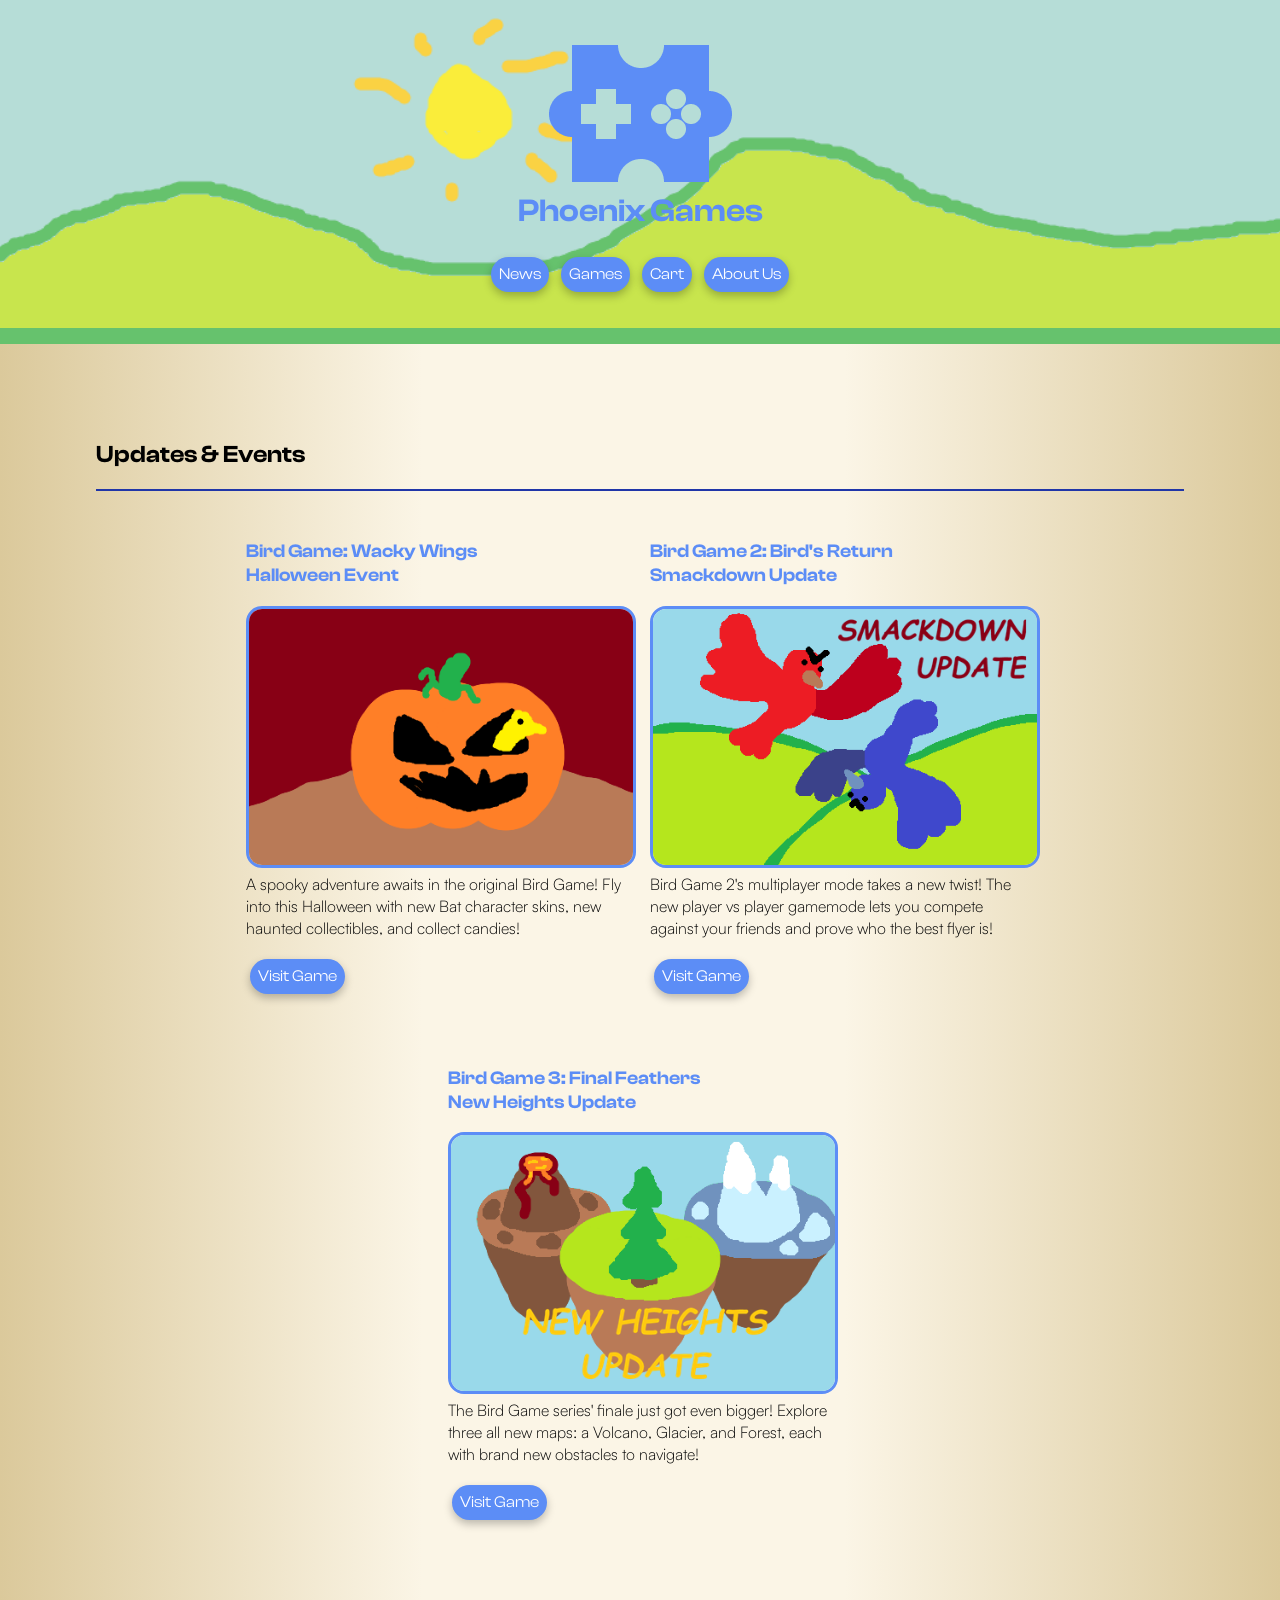
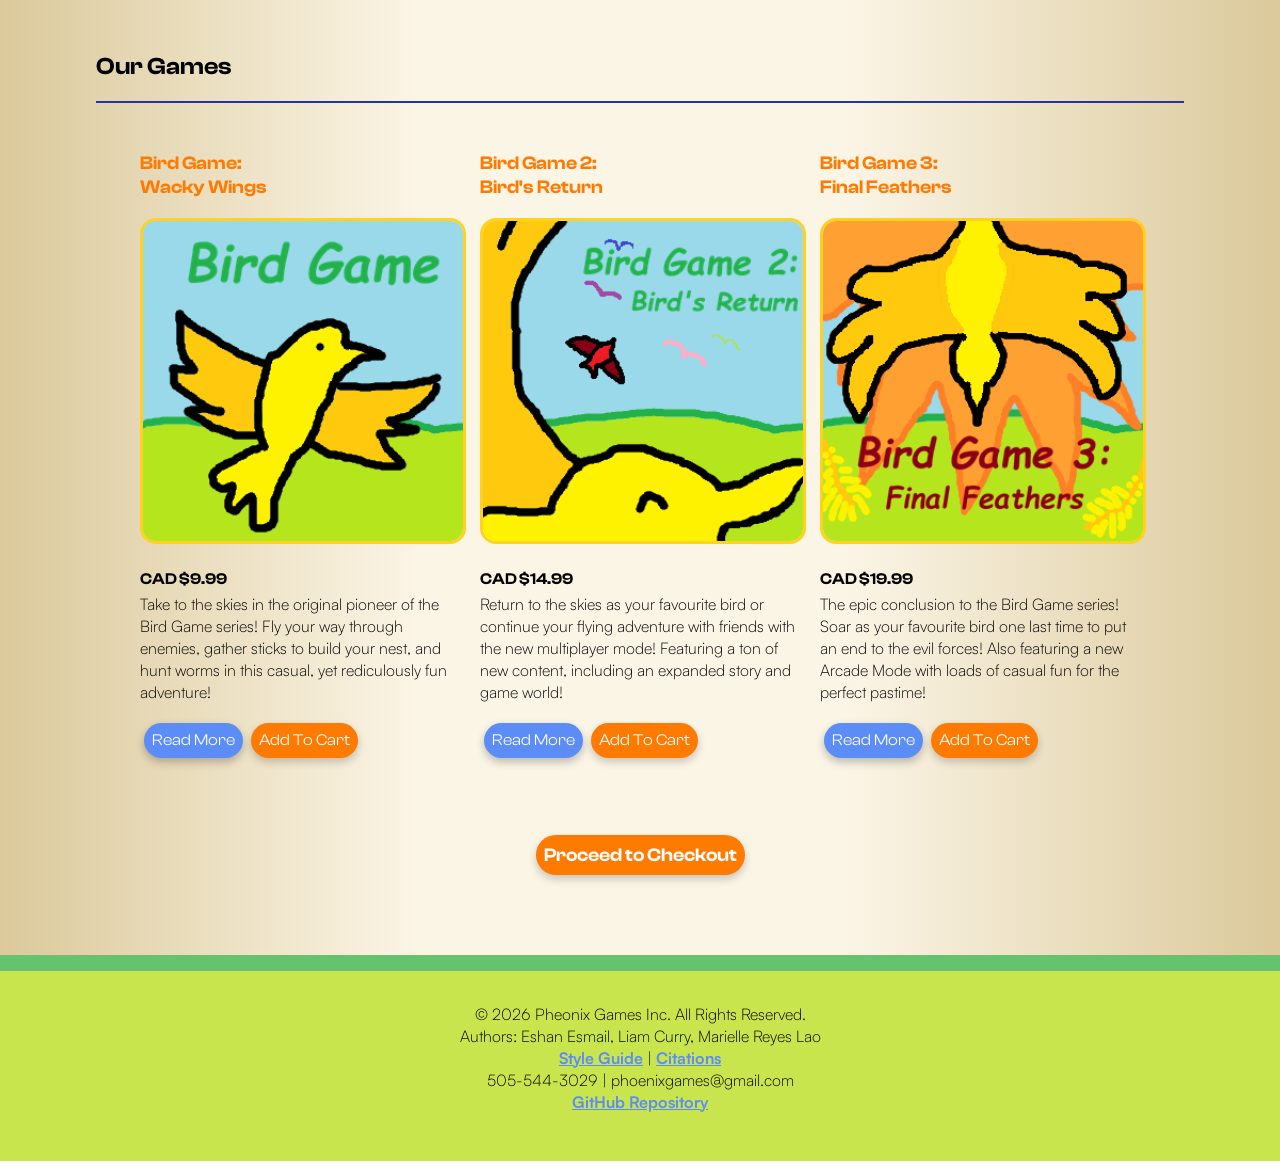
==== P1-Style_Guide_Template/P1-Style_Guide_Template/index.html @ c201d975 "Added Pages for Games 2 and 3 Added unique descriptions and details for each of the two games, added" ====
<!doctype html>
<html lang="en">

<head>
  <meta charset="utf-8" />
  <title>Pheonix Games</title>

  <link href="css/main.css" type="text/css" rel="stylesheet" />
  <link href="css/fonts.css" type="text/css" rel="stylesheet" />
</head>

<body>
  <!-- NAV -->
  <header id="header">
    <div class="main-nav">
      <div class="logo-items">
        <h1>
          <img class="logo-image" src="img/CompanyLogo.png" alt="Company Logo" /> <br />
          Phoenix Games
        </h1>
      </div>
      <nav class="nav-buttons">
        <a href="index.html#events" class="button-nav">News</a>
        <a href="index.html#product-list" class="button-nav">Games</a>
        <a href="checkout.html" class="button-nav">Cart</a>
        <a href="about.html" class="button-nav">About Us</a>
      </nav>
    </div>
  </header>

  <!-- Company Updates -->
  <h2 class="header-margin" id="events">Updates & Events</h2>
  <section class="element">
    <div class="product-list-flexbox">
      <div>
        <section class="event-list-item">
          <h3 class="event-name">
            Bird Game: Wacky Wings <br />
            Halloween Event
          </h3>
          <a class="event-image-link" href="birdgame1.html">
            <img class="event-image" src="img/HalloweenEvent.png" alt="Thumbnail for Bird Game's Halloween Event"
              width="100%" height="100%" />
          </a>
        </section>
        <p class="event-list-description">
          A spooky adventure awaits in the original Bird Game!
          Fly into this Halloween with new Bat character skins,
          new haunted collectibles, and collect candies!
        </p>
        <a class="button-nav" href="birdgame1.html">Visit Game</a>
      </div>

      <div>
        <section class="event-list-item">
          <h3 class="event-name">
            Bird Game 2: Bird's Return <br />
            Smackdown Update
          </h3>
          <a class="event-image-link" href="birdgame2.html">
            <img class="event-image" src="img/SmackdownUpdate.png" alt="Thumbnail for Bird Game 2's Smackdown Update"
              width="100%" height="100%" />
          </a>
        </section>
        <p class="event-list-description">
          Bird Game 2's multiplayer mode takes a new twist!
          The new player vs player gamemode lets you compete
          against your friends and prove who the best flyer is!
        </p>
        <a class="button-nav" href="birdgame2.html">Visit Game</a>
      </div>

      <div>
        <section class="event-list-item">
          <h3 class="event-name">
            Bird Game 3: Final Feathers <br />
            New Heights Update
          </h3>
          <a class="event-image-link" href="birdgame3.html">
            <img class="event-image" src="img/NewHeightsUpdate.png" alt="Thumbnail for Bird Game 3's New Heights Update"
              width="100%" height="100%" />
          </a>
        </section>
        <p class="event-list-description">
          The Bird Game series' finale just got even bigger!
          Explore three all new maps: a Volcano, Glacier, and Forest,
          each with brand new obstacles to navigate!
        </p>
        <a class="button-nav" href="birdgame3.html">Visit Game</a>
      </div>
    </div>
  </section>

  <!-- Product Listing -->
  <h2 class="header-margin" id="product-list">Our Games</h2>
  <section class="element">
    <div class="product-list-flexbox">
      <div>
        <section class="product-list-item">
          <h3 class="product-name">
            Bird Game: <br />
            Wacky Wings
          </h3>
          <a class="product-image-link" href="birdgame1.html">
            <img class="product-image" src="img/BirdGame1.png" alt="Video game cover image of Bird Game 1" width="100%"
              height="100%" />
          </a>
        </section>
        <h4>CAD $9.99</h4>
        <p class="product-list-description">
          Take to the skies in the original pioneer of the Bird Game series!
          Fly your way through enemies, gather sticks to build your nest, and
          hunt worms in this casual, yet rediculously fun adventure!
        </p>
        <a class="button-nav" href="birdgame1.html">Read More</a>
        <a class="button-input" href="checkout.html">Add To Cart</a>
      </div>

      <div>
        <section class="product-list-item">
          <h3 class="product-name">
            Bird Game 2: <br />
            Bird's Return
          </h3>
          <a class="product-image-link" href="birdgame2.html">
            <img class="product-image" src="img/BirdGame2.png" alt="Video game cover image of Bird Game 2" width="100%"
              height="100%" />
          </a>
        </section>
        <h4>CAD $14.99</h4>
        <p class="product-list-description">
          Return to the skies as your favourite bird or continue your flying
          adventure with friends with the new multiplayer mode! Featuring a
          ton of new content, including an expanded story and game world!
        </p>
        <a class="button-nav" href="birdgame2.html">Read More</a>
        <a class="button-input" href="checkout.html">Add To Cart</a>
      </div>

      <div>
        <section class="product-list-item">
          <h3 class="product-name">
            Bird Game 3: <br />
            Final Feathers
          </h3>
          <a class="product-image-link" href="birdgame3.html">
            <img class="product-image" src="img/BirdGame3.png" alt="Video game cover image of Bird Game 3" width="100%"
              height="100%" />
          </a>
        </section>
        <h4>CAD $19.99</h4>
        <p class="product-list-description">
          The epic conclusion to the Bird Game series! Soar as your favourite
          bird one last time to put an end to the evil forces! Also featuring
          a new Arcade Mode with loads of casual fun for the perfect pastime!
        </p>
        <a class="button-nav" href="birdgame3.html">Read More</a>
        <a class="button-input" href="checkout.html">Add To Cart</a>
      </div>
    </div>
  </section>

  <br />

  <h3 class="centered">
    <a class="button-input" href="checkout.html">Proceed to Checkout</a>
  </h3>

  <footer>
    <p class="footer-info">
      © 2026 Pheonix Games Inc. All Rights Reserved.<br />
      Authors: Eshan Esmail, Liam Curry, Marielle Reyes Lao<br />
      <a href="styleguide/styleguide.html">Style Guide</a> | <a
        href="styleguide/styleguide.html#citations">Citations</a><br />
      505-544-3029 | phoenixgames@gmail.com<br />
      <a href="https://github.com/Kretaceous/IAT-339_P01">GitHub Repository</a>
    </p>
  </footer>

</body>

</html>
---- P1-Style_Guide_Template/P1-Style_Guide_Template/css/main.css ----
/*
  STYLE GUIDE STYLING 
  Default styling for the style guide 
*/
body {
  background-color: #fbf5e6;
  font-family: "Satoshi";
  font-weight: normal;
  margin-left: 6rem;
  margin-right: 6rem;

  /* Prevent clipping for header and footer that are set to 100vw */
  overflow-x: clip;

  /* Gradient stretches across the entire scrollable page */
  background: linear-gradient(to right,
      #dbc99b 0%,
      #fbf5e6 33%,
      #fbf5e6 66%,
      #dbc99b 100%);
}

.element {
  padding-bottom: 2rem;
  border-top-width: 0.15rem;
  border-top-style: solid;
  border-top-color: #2036a8;
}

nav a {
  color: #5c8df6;
  transition-duration: 0.5s;
}

nav a:hover,
nav a:focus {
  color: #ff7a00;
  text-decoration: none;
}

code {
  background-color: #5c8df680;
  /* '80' at the end means 50% opacity */
  color: #2036a8;
  padding: 0.5rem;
  display: block;
}

/* 
  INTERACTIVE ELEMENTS -------------------
*/

/* Styling for the input buttons */
.button-input {
  display: inline-block;
  padding: 0.5rem;

  color: white;
  background-color: #ff7a00;

  text-decoration: none;
  font-family: "Clash Display";

  outline: none;
  border-radius: 25px;
  box-shadow: 0 4px 8px rgba(0, 0, 0, 0.2);
  /* horizontal offset | vertical offset | blur radius | color */

  transition-duration: 0.5s;
}

.button-input:hover,
.button-input:focus,
.submit-button:hover,
.submit-button:focus,
.reset-button:hover,
.reset-button:focus {
  color: white;
  background-color: #d25000;
  scale: 1.05;
}

.button-input:active,
.submit-button:active,
.reset-button:active,
.button-nav:active {
  filter: brightness(0.75);
}

/* Styling for the navigation buttons */
.button-nav {
  display: inline-block;
  padding: 0.5rem;
  margin: 0.25rem;

  color: white;
  background-color: #5c8df6;

  text-decoration: none;
  font-family: "Clash Display";

  outline: none;
  border-radius: 25px;
  box-shadow: 0 4px 8px rgba(0, 0, 0, 0.25);
  /* horizontal offset | vertical offset | blur radius | color */

  transition-duration: 0.5s;
}

.button-nav:hover,
.button-nav:focus {
  color: white;
  background-color: #2036a8;
  scale: 1.05;
}

/* Submit Button */
.submit-button {
  display: inline-block;
  padding: 0.5rem;

  color: white;
  background-color: #ff7a00;

  text-decoration: none;
  font-family: "Clash Display";

  border-radius: 25px;
  box-shadow: 0 4px 8px rgba(0, 0, 0, 0.2);
  /* horizontal offset | vertical offset | blur radius | color */

  transition-duration: 0.5s;

  border: none;
  outline: none;
}

/* Reset Button */
.reset-button {
  display: inline-block;
  padding: 0.5rem;

  color: white;
  background-color: #5c8df6;

  text-decoration: none;
  font-family: "Clash Display";

  border-radius: 25px;
  box-shadow: 0 4px 8px rgba(0, 0, 0, 0.2);
  /* horizontal offset | vertical offset | blur radius | color */

  transition-duration: 0.5s;

  border: none;
  outline: none;
}

/* Image Link */
.image-link {
  transition-duration: 0.5s;
  object-fit: cover;
  object-position: center;
}

.image-link:hover,
.image-link:focus,
.button-nav:hover,
.button-nav:focus {
  /* background-color: #FFD21F; */
  scale: 1.05;
}

.button-nav-alt:hover,
.button-nav-alt:focus {
  background-color: #2036a8;
  scale: 1.05;
  box-shadow: 0 4px 8px rgba(0, 0, 0, 0.25);
  transition-duration: 0.25s;
}

/* Form Stuff */
form {
  /* margin-top: 0.25rem; */
  padding: 0.5rem;
}

/* Radio Inputs: */

/* This forum was used for reference on chaning the appearance of radio buttons: 
https://stackoverflow.com/questions/4253920/how-do-i-change-the-color-of-radio-buttons */
input[type="radio"]:after {
  width: 15px;
  height: 15px;
  border-radius: 15px;
  top: -2px;
  left: -1px;
  position: relative;
  background-color: #5c8df6;
  content: "";
  display: inline-block;
  visibility: visible;
  border: 2px solid #2036a8;
  place-content: center;
  vertical-align: middle;
  transition-duration: 0.25s;
}

input[type="radio"]:checked:after {
  position: relative;
  background-color: #ffd21f;
  border: 2px solid #ff7a00;
}

input[type="radio"]:not(:disabled):hover {
  scale: 1.05;
  box-shadow: 0 4px 8px rgba(0, 0, 0, 0.25);
  transition-duration: 0.25s;
}

/* Text Inputs */
.form-input {
  font-family: "Satoshi";
  background-color: #5c8df6;
  border: 2px solid #2036a8;
  padding: 0.5rem;
  margin-top: 0.5rem;
  transition-duration: 0.5s;
  width: 20rem;
  border-radius: 0.5rem;
}

.form-input:active,
.form-input:hover,
.form-input:focus {
  outline: none;
  background-color: #ffd21f;
  border: 2px solid #ff7a00;
  color: black;
  box-shadow: inset 0 4px 8px rgba(0, 0, 0, 0.25);
}

/* To learn how to edit the style of placeholder text in an input text area, I referred to this online forum:
https://stackoverflow.com/questions/43793639/change-placeholder-text-color-of-textarea */
.form-input::placeholder {
  color: white;
}

/* To learn how to edit the style a textarea when inputted, I referred to this online documentation:
https://developer.mozilla.org/en-US/docs/Web/CSS/Reference/Selectors/:placeholder-shown */
.form-input:not(:placeholder-shown) {
  border: 2px solid #ff7a00;
  background-color: #ffd21f;
  color: black;
  transition-duration: 0.5s;
}

label {
  font-weight: bold;
  color: #5c8df6;
}

/* 
  TEXT ELEMENTS -------------------
*/

h1,
h2,
h3,
h4,
h5,
h6 {
  font-family: "Clash Display";
  font-weight: bold;
}

h1 {
  color: #5c8df6;
}

.header-margin {
  margin-top: 6rem;
}

.header-margin2 {
  margin-top: 3rem;
}

h4 {
  margin-bottom: 0.25rem;
}

p {
  font-family: "Satoshi";
  font-weight: lighter;
  margin-top: 0;
}

/* In-text links */
p a {
  color: #5c8df6;
  font-weight: bold;
  transition-duration: 0.5s;
}

p a:hover,
p a:focus {
  outline: none;
  color: #ff7a00;
  text-decoration: none;
}

/* 
  COMBINED ELEMENTS -------------------
*/

.main-nav {
  box-sizing: border-box;
  display: flex;
  flex-direction: column;
  align-items: center;
  text-align: center;
  padding: 2rem;
  background-image:
    url("../img/SkyBanner.png");
  background-repeat: no-repeat;
  background-size: cover;

  /* Pushes header to screen edge, while keeping page padding */
  width: 100vw;
  margin-left: -6rem;
  margin-top: -1rem;
  margin-bottom: 2rem;
  border-bottom: 1rem solid #66C26D;
}

/* Product list stuff */
.product-name {
  margin-top: 3rem;
  color: #ff7a00;
}

.product-image {
  border-radius: 1em;
  border: 0.2em solid #ffd21f;
  object-fit: fill;
}

.product-list-flexbox {
  justify-content: center;
  display: flex;
  gap: 20px;
  flex-wrap: wrap;
}

.product-list-description {
  max-width: 20rem;
}

.product-list-item {
  text-decoration: none;
  transition-duration: 0.5s;
  max-width: 20rem;
}

.product-image-link:focus,
.product-image-link:hover {
  outline: none;
}

.product-image-link:focus img,
.product-image-link:hover img {
  border: 0.2em solid #5c8df6;
}

.product-list-item:hover,
.product-list-item:focus {
  scale: 1.05;
}

/* Event List stuff */
.event-name {
  margin-top: 3rem;
  color: #5c8df6;
}

.event-image {
  border-radius: 1em;
  border: 0.2em solid #5c8df6;
  object-fit: fill;
}

.event-list-description {
  max-width: 24rem;
}

.event-list-item {
  text-decoration: none;
  transition-duration: 0.5s;
  max-width: 24rem;
}

.event-image-link:focus,
.event-image-link:hover {
  outline: none;
}

.event-image-link:focus img,
.event-image-link:hover img {
  border: 0.2em solid #ffd21f;
}

.flex-container {
  display: flex;
  gap: 20px;
  flex-wrap: wrap;
}

.flex-grid {
  display: grid;
  flex-direction: row;
  grid-template-columns: 1fr 1fr;
  align-items: start;
  justify-content: center;
  gap: 20px;
}

.flex-column {
  display: flex;
  flex-direction: column;
  gap: 20px;
  flex-wrap: wrap;
  justify-content: center;
}



.event-list-item:hover,
.event-list-item:focus {
  scale: 1.05;
}

.half-screen-element {
  padding-bottom: 2rem;
  border-top-width: 0.15rem;
  width: 40%;
}

.checkout-table {
  border: 3px solid #ff7a00;
  border-collapse: separate;
  border-spacing: 0;
  background-color: white;
  border-radius: 25px;
  overflow: hidden;
  box-shadow: 0 4px 8px rgba(0, 0, 0, 0.2);
  font-family: "Satoshi";
  margin-bottom: 1.5rem;
}

.game-cell {
  text-align: center;
}

.game-name {
  display: block;
  font-family: "Clash Display";
  color: #ff7a00;
  font-weight: bold;
}

.checkout-table th {
  background-color: #5c8df6;
  color: white;
  font-family: "Clash Display";
  padding: 1rem;
  text-align: center;
  font-size: 1.1rem;
}

.checkout-table td {
  position: relative;
  padding: 1rem;
  margin: 0 auto;
}

.checkout-table img {
  display: block;
  width: 8em;
  margin: 0.5rem auto 0;
  border-radius: 1em;
  border: 0.2em solid #ffd21f;
}

.total-row th {
  background-color: #ffd21f;
  color: #2036a8;
}

.logo-items img {
  width: 20vw;
  max-width: 183px;
  height: auto;
}

footer {
  text-align: center;
  background-color: #C8E54D;
  border-top: 1rem solid #66C26D;
  padding-top: 2rem;
  padding-bottom: 2rem;
  margin-top: 5rem;

  /* Pushes footer to screen edge, while keeping page padding */
  width: 100vw;
  margin-left: -6rem;
  margin-bottom: -4rem;
}

/* NEW CSS things for Detail Product Page */
.game-info dt {
  font-family: "Clash Display";
  font-weight: bold;
}

.game-info dd {
  margin: 0 0 1rem;
}

.game-cta {
  border-top: 0.15rem solid #2036a8;
}

.game-info-column {
  width: 100%;
  max-width: 50rem;
  margin: 0 auto;
}

.game-description-row {
  max-width: 30rem;
  grid-template-columns: 1fr 1fr;
}

.game-review-row {
  grid-template-columns: 1fr 1fr 1fr;
  text-align: center;
}

.game-review-input {
  width: 100%;
  height: 100%;
  padding-bottom: 10rem;
}

.game-buttons {
  margin-top: 2rem;
  margin-bottom: 2rem;
  /*padding-top: 1.5rem;*/
  height: 100%;
  max-height: 20rem;
}

.stack-container {
  display: flex;
  flex-direction: column;
  text-align: center;
  align-items: center;
  padding-top: 1rem;
}

.centered {
  display: flex;
  justify-content: center;
  align-items: center;
  text-align: center;
}

.centered dd dt {
  font-weight: bold;
  margin-left: 0;
}

/* Meet the Team - 3 column grid */
.team-grid {
  display: grid;
  grid-template-columns: repeat(3, 1fr);
  gap: 2rem;
  width: 100%;
  max-width: 50rem;
  margin-top: 1rem;
}

.team-card {
  display: flex;
  flex-direction: column;
  align-items: center;
  text-align: center;
  transition-duration: 0.5s;
}

.team-card:hover {
  scale: 1.05;
}

.team-avatar {
  width: 10rem;
  height: 10rem;
  object-fit: cover;
  border-radius: 50%;
  border: 0.2em solid #5c8df6;
  box-shadow: 0 4px 8px rgba(0, 0, 0, 0.2);
  margin-bottom: 0.5rem;
  transition-duration: 0.5s;
}

.team-card:hover .team-avatar {
  border-color: #ffd21f;
}

@media (max-width: 700px) {
  .half-screen-element {
    width: 100%;
  }

  .team-grid {
    grid-template-columns: 1fr;
  }
}
---- P1-Style_Guide_Template/P1-Style_Guide_Template/css/fonts.css ----
/* Clash Display */
@font-face {
    font-family: 'Clash Display';
    font-weight: 400;
    font-style: normal;
    src: url('../fonts/Clash Display/ClashDisplay-Regular.otf');
}

@font-face {
    font-family: 'Clash Display';
    font-weight: 500;
    font-style: normal;
    src: url('../fonts/Clash Display/ClashDisplay-Medium.otf');
}

@font-face {
    font-family: 'Clash Display';
    font-weight: 300;
    font-style: normal;
    src: url('../fonts/Clash Display/ClashDisplay-Light.otf');
}

@font-face {
    font-family: 'Clash Display';
    font-weight: 200;
    font-style: normal;
    src: url('../fonts/Clash Display/ClashDisplay-Extralight.otf');
}

@font-face {
    font-family: 'Clash Display';
    font-weight: 900;
    font-style: normal;
    src: url('../fonts/Clash Display/ClashDisplay-Bold.otf');
}

@font-face {
    font-family: 'Clash Display';
    font-weight: 700;
    font-style: normal;
    src: url('../fonts/Clash Display/ClashDisplay-Semibold.otf');
}


/* Satoshi */

@font-face {
    font-family: 'Satoshi';
    font-weight: 300;
    font-style: normal;
    src: url('../fonts/Satoshi/Satoshi-Light.otf');
}

@font-face {
    font-family: 'Satoshi';
    font-weight: 400;
    font-style: normal;
    src: url('../fonts/Satoshi/Satoshi-Regular.otf');
}

@font-face {
    font-family: 'Satoshi';
    font-weight: 400;
    font-style: italic;
    src: url('../fonts/Satoshi/Satoshi-Italic.otf');
}

@font-face {
    font-family: 'Satoshi';
    font-weight: 500;
    font-style: normal;
    src: url('../fonts/Satoshi/Satoshi-Medium.otf');
}

@font-face {
    font-family: 'Satoshi';
    font-weight: 500;
    font-style: italic;
    src: url('../fonts/Satoshi/Satoshi-MediumItalic.otf');
}

@font-face {
    font-family: 'Satoshi';
    font-weight: 700;
    font-style: normal;
    src: url('../fonts/Satoshi/Satoshi-Bold.otf');
}

@font-face {
    font-family: 'Satoshi';
    font-weight: 700;
    font-style: italic;
    src: url('../fonts/Satoshi/Satoshi-BoldItalic.otf');
}

@font-face {
    font-family: 'Satoshi';
    font-weight: 900;
    font-style: normal;
    src: url('../fonts/Satoshi/Satoshi-Black.otf');
}

@font-face {
    font-family: 'Satoshi';
    font-weight: 900;
    font-style: italic;
    src: url('../fonts/Satoshi/Satoshi-BlackItalic.otf');
}
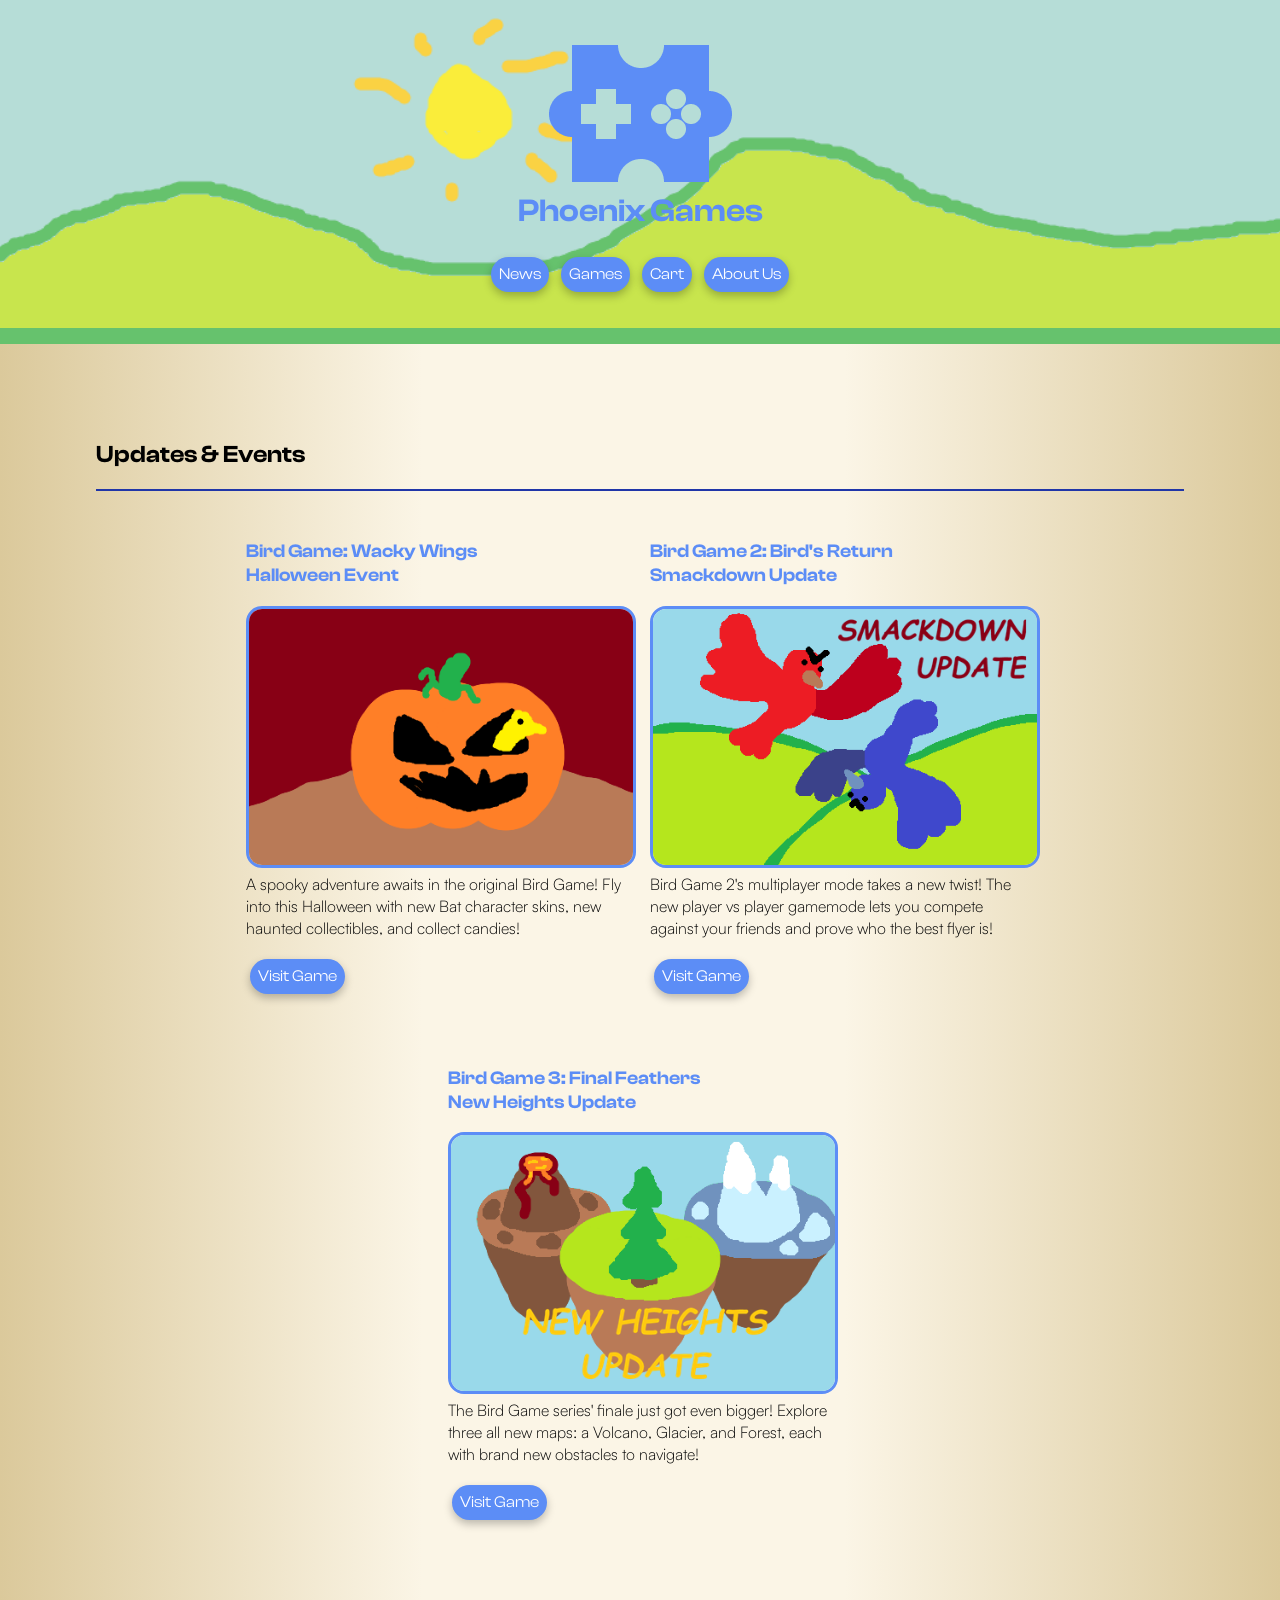
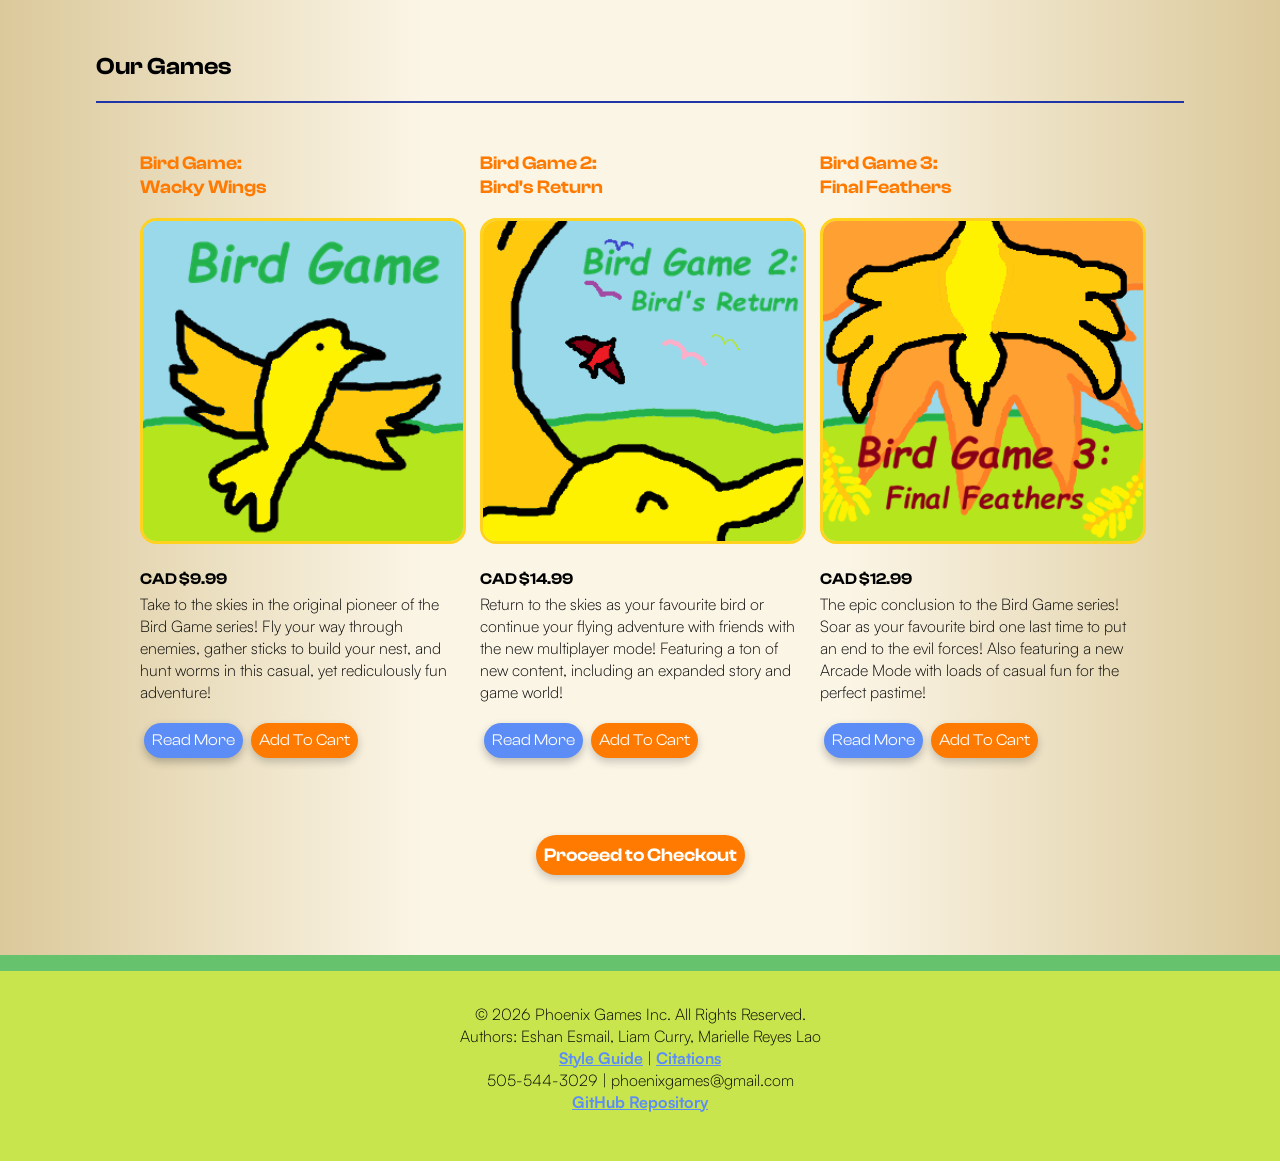
==== commit 74c39708: "CHECKOUT PAGE STYLING & StyleGuide semi updated im just pushing it now so i remember" ====
--- a/P1-Style_Guide_Template/P1-Style_Guide_Template/index.html
+++ b/P1-Style_Guide_Template/P1-Style_Guide_Template/index.html
@@ -1,182 +1,216 @@
 <!doctype html>
 <html lang="en">
-
-<head>
-  <meta charset="utf-8" />
-  <title>Pheonix Games</title>
-
-  <link href="css/main.css" type="text/css" rel="stylesheet" />
-  <link href="css/fonts.css" type="text/css" rel="stylesheet" />
-</head>
-
-<body>
-  <!-- NAV -->
-  <header id="header">
-    <div class="main-nav">
-      <div class="logo-items">
-        <h1>
-          <img class="logo-image" src="img/CompanyLogo.png" alt="Company Logo" /> <br />
-          Phoenix Games
-        </h1>
+  <head>
+    <meta charset="utf-8" />
+    <title>Phoenix Games</title>
+
+    <link href="css/main.css" type="text/css" rel="stylesheet" />
+    <link href="css/fonts.css" type="text/css" rel="stylesheet" />
+  </head>
+
+  <body>
+    <!-- NAV -->
+    <header id="header">
+      <div class="main-nav">
+        <div class="logo-items">
+          <h1>
+            <img
+              class="logo-image"
+              src="img/CompanyLogo.png"
+              alt="Company Logo"
+            />
+            <br />
+            Phoenix Games
+          </h1>
+        </div>
+        <nav class="nav-buttons">
+          <a href="index.html#events" class="button-nav">News</a>
+          <a href="index.html#product-list" class="button-nav">Games</a>
+          <a href="checkout.html" class="button-nav">Cart</a>
+          <a href="about.html" class="button-nav">About Us</a>
+        </nav>
       </div>
-      <nav class="nav-buttons">
-        <a href="index.html#events" class="button-nav">News</a>
-        <a href="index.html#product-list" class="button-nav">Games</a>
-        <a href="checkout.html" class="button-nav">Cart</a>
-        <a href="about.html" class="button-nav">About Us</a>
-      </nav>
-    </div>
-  </header>
-
-  <!-- Company Updates -->
-  <h2 class="header-margin" id="events">Updates & Events</h2>
-  <section class="element">
-    <div class="product-list-flexbox">
-      <div>
-        <section class="event-list-item">
-          <h3 class="event-name">
-            Bird Game: Wacky Wings <br />
-            Halloween Event
-          </h3>
-          <a class="event-image-link" href="birdgame1.html">
-            <img class="event-image" src="img/HalloweenEvent.png" alt="Thumbnail for Bird Game's Halloween Event"
-              width="100%" height="100%" />
-          </a>
-        </section>
-        <p class="event-list-description">
-          A spooky adventure awaits in the original Bird Game!
-          Fly into this Halloween with new Bat character skins,
-          new haunted collectibles, and collect candies!
-        </p>
-        <a class="button-nav" href="birdgame1.html">Visit Game</a>
+    </header>
+
+    <!-- Company Updates -->
+    <h2 class="header-margin" id="events">Updates & Events</h2>
+    <section class="element">
+      <div class="product-list-flexbox">
+        <div>
+          <section class="event-list-item">
+            <h3 class="event-name">
+              Bird Game: Wacky Wings <br />
+              Halloween Event
+            </h3>
+            <a class="event-image-link" href="birdgame1.html">
+              <img
+                class="event-image"
+                src="img/HalloweenEvent.png"
+                alt="Thumbnail for Bird Game's Halloween Event"
+                width="100%"
+                height="100%"
+              />
+            </a>
+          </section>
+          <p class="event-list-description">
+            A spooky adventure awaits in the original Bird Game! Fly into this
+            Halloween with new Bat character skins, new haunted collectibles,
+            and collect candies!
+          </p>
+          <a class="button-nav" href="birdgame1.html">Visit Game</a>
+        </div>
+
+        <div>
+          <section class="event-list-item">
+            <h3 class="event-name">
+              Bird Game 2: Bird's Return <br />
+              Smackdown Update
+            </h3>
+            <a class="event-image-link" href="birdgame1.html">
+              <img
+                class="event-image"
+                src="img/SmackdownUpdate.png"
+                alt="Thumbnail for Bird Game 2's Smackdown Update"
+                width="100%"
+                height="100%"
+              />
+            </a>
+          </section>
+          <p class="event-list-description">
+            Bird Game 2's multiplayer mode takes a new twist! The new player vs
+            player gamemode lets you compete against your friends and prove who
+            the best flyer is!
+          </p>
+          <a class="button-nav" href="birdgame1.html">Visit Game</a>
+        </div>
+
+        <div>
+          <section class="event-list-item">
+            <h3 class="event-name">
+              Bird Game 3: Final Feathers <br />
+              New Heights Update
+            </h3>
+            <a class="event-image-link" href="birdgame1.html">
+              <img
+                class="event-image"
+                src="img/NewHeightsUpdate.png"
+                alt="Thumbnail for Bird Game 3's New Heights Update"
+                width="100%"
+                height="100%"
+              />
+            </a>
+          </section>
+          <p class="event-list-description">
+            The Bird Game series' finale just got even bigger! Explore three all
+            new maps: a Volcano, Glacier, and Forest, each with brand new
+            obstacles to navigate!
+          </p>
+          <a class="button-nav" href="birdgame1.html">Visit Game</a>
+        </div>
       </div>
-
-      <div>
-        <section class="event-list-item">
-          <h3 class="event-name">
-            Bird Game 2: Bird's Return <br />
-            Smackdown Update
-          </h3>
-          <a class="event-image-link" href="birdgame2.html">
-            <img class="event-image" src="img/SmackdownUpdate.png" alt="Thumbnail for Bird Game 2's Smackdown Update"
-              width="100%" height="100%" />
-          </a>
-        </section>
-        <p class="event-list-description">
-          Bird Game 2's multiplayer mode takes a new twist!
-          The new player vs player gamemode lets you compete
-          against your friends and prove who the best flyer is!
-        </p>
-        <a class="button-nav" href="birdgame2.html">Visit Game</a>
+    </section>
+
+    <!-- Product Listing -->
+    <h2 class="header-margin" id="product-list">Our Games</h2>
+    <section class="element">
+      <div class="product-list-flexbox">
+        <div>
+          <section class="product-list-item">
+            <h3 class="product-name">
+              Bird Game: <br />
+              Wacky Wings
+            </h3>
+            <a class="product-image-link" href="birdgame1.html">
+              <img
+                class="product-image"
+                src="img/BirdGame1.png"
+                alt="Video game cover image of Bird Game 1"
+                width="100%"
+                height="100%"
+              />
+            </a>
+          </section>
+          <h4>CAD $9.99</h4>
+          <p class="product-list-description">
+            Take to the skies in the original pioneer of the Bird Game series!
+            Fly your way through enemies, gather sticks to build your nest, and
+            hunt worms in this casual, yet rediculously fun adventure!
+          </p>
+          <a class="button-nav" href="birdgame1.html">Read More</a>
+          <a class="button-input" href="checkout.html">Add To Cart</a>
+        </div>
+
+        <div>
+          <section class="product-list-item">
+            <h3 class="product-name">
+              Bird Game 2: <br />
+              Bird's Return
+            </h3>
+            <a class="product-image-link" href="birdgame1.html">
+              <img
+                class="product-image"
+                src="img/BirdGame2.png"
+                alt="Video game cover image of Bird Game 2"
+                width="100%"
+                height="100%"
+              />
+            </a>
+          </section>
+          <h4>CAD $14.99</h4>
+          <p class="product-list-description">
+            Return to the skies as your favourite bird or continue your flying
+            adventure with friends with the new multiplayer mode! Featuring a
+            ton of new content, including an expanded story and game world!
+          </p>
+          <a class="button-nav" href="birdgame1.html">Read More</a>
+          <a class="button-input" href="checkout.html">Add To Cart</a>
+        </div>
+
+        <div>
+          <section class="product-list-item">
+            <h3 class="product-name">
+              Bird Game 3: <br />
+              Final Feathers
+            </h3>
+            <a class="product-image-link" href="birdgame1.html">
+              <img
+                class="product-image"
+                src="img/BirdGame3.png"
+                alt="Video game cover image of Bird Game 3"
+                width="100%"
+                height="100%"
+              />
+            </a>
+          </section>
+          <h4>CAD $12.99</h4>
+          <p class="product-list-description">
+            The epic conclusion to the Bird Game series! Soar as your favourite
+            bird one last time to put an end to the evil forces! Also featuring
+            a new Arcade Mode with loads of casual fun for the perfect pastime!
+          </p>
+          <a class="button-nav" href="birdgame1.html">Read More</a>
+          <a class="button-input" href="checkout.html">Add To Cart</a>
+        </div>
       </div>
-
-      <div>
-        <section class="event-list-item">
-          <h3 class="event-name">
-            Bird Game 3: Final Feathers <br />
-            New Heights Update
-          </h3>
-          <a class="event-image-link" href="birdgame3.html">
-            <img class="event-image" src="img/NewHeightsUpdate.png" alt="Thumbnail for Bird Game 3's New Heights Update"
-              width="100%" height="100%" />
-          </a>
-        </section>
-        <p class="event-list-description">
-          The Bird Game series' finale just got even bigger!
-          Explore three all new maps: a Volcano, Glacier, and Forest,
-          each with brand new obstacles to navigate!
-        </p>
-        <a class="button-nav" href="birdgame3.html">Visit Game</a>
-      </div>
-    </div>
-  </section>
-
-  <!-- Product Listing -->
-  <h2 class="header-margin" id="product-list">Our Games</h2>
-  <section class="element">
-    <div class="product-list-flexbox">
-      <div>
-        <section class="product-list-item">
-          <h3 class="product-name">
-            Bird Game: <br />
-            Wacky Wings
-          </h3>
-          <a class="product-image-link" href="birdgame1.html">
-            <img class="product-image" src="img/BirdGame1.png" alt="Video game cover image of Bird Game 1" width="100%"
-              height="100%" />
-          </a>
-        </section>
-        <h4>CAD $9.99</h4>
-        <p class="product-list-description">
-          Take to the skies in the original pioneer of the Bird Game series!
-          Fly your way through enemies, gather sticks to build your nest, and
-          hunt worms in this casual, yet rediculously fun adventure!
-        </p>
-        <a class="button-nav" href="birdgame1.html">Read More</a>
-        <a class="button-input" href="checkout.html">Add To Cart</a>
-      </div>
-
-      <div>
-        <section class="product-list-item">
-          <h3 class="product-name">
-            Bird Game 2: <br />
-            Bird's Return
-          </h3>
-          <a class="product-image-link" href="birdgame2.html">
-            <img class="product-image" src="img/BirdGame2.png" alt="Video game cover image of Bird Game 2" width="100%"
-              height="100%" />
-          </a>
-        </section>
-        <h4>CAD $14.99</h4>
-        <p class="product-list-description">
-          Return to the skies as your favourite bird or continue your flying
-          adventure with friends with the new multiplayer mode! Featuring a
-          ton of new content, including an expanded story and game world!
-        </p>
-        <a class="button-nav" href="birdgame2.html">Read More</a>
-        <a class="button-input" href="checkout.html">Add To Cart</a>
-      </div>
-
-      <div>
-        <section class="product-list-item">
-          <h3 class="product-name">
-            Bird Game 3: <br />
-            Final Feathers
-          </h3>
-          <a class="product-image-link" href="birdgame3.html">
-            <img class="product-image" src="img/BirdGame3.png" alt="Video game cover image of Bird Game 3" width="100%"
-              height="100%" />
-          </a>
-        </section>
-        <h4>CAD $19.99</h4>
-        <p class="product-list-description">
-          The epic conclusion to the Bird Game series! Soar as your favourite
-          bird one last time to put an end to the evil forces! Also featuring
-          a new Arcade Mode with loads of casual fun for the perfect pastime!
-        </p>
-        <a class="button-nav" href="birdgame3.html">Read More</a>
-        <a class="button-input" href="checkout.html">Add To Cart</a>
-      </div>
-    </div>
-  </section>
-
-  <br />
-
-  <h3 class="centered">
-    <a class="button-input" href="checkout.html">Proceed to Checkout</a>
-  </h3>
-
-  <footer>
-    <p class="footer-info">
-      © 2026 Pheonix Games Inc. All Rights Reserved.<br />
-      Authors: Eshan Esmail, Liam Curry, Marielle Reyes Lao<br />
-      <a href="styleguide/styleguide.html">Style Guide</a> | <a
-        href="styleguide/styleguide.html#citations">Citations</a><br />
-      505-544-3029 | phoenixgames@gmail.com<br />
-      <a href="https://github.com/Kretaceous/IAT-339_P01">GitHub Repository</a>
-    </p>
-  </footer>
-
-</body>
-
-</html>+    </section>
+
+    <br />
+
+    <h3 class="centered">
+      <a class="button-input" href="checkout.html">Proceed to Checkout</a>
+    </h3>
+
+    <footer>
+      <p class="footer-info">
+        © 2026 Phoenix Games Inc. All Rights Reserved.<br />
+        Authors: Eshan Esmail, Liam Curry, Marielle Reyes Lao<br />
+        <a href="styleguide/styleguide.html">Style Guide</a> |
+        <a href="styleguide/styleguide.html#citations">Citations</a><br />
+        505-544-3029 | phoenixgames@gmail.com<br />
+        <a href="https://github.com/Kretaceous/IAT-339_P01"
+          >GitHub Repository</a
+        >
+      </p>
+    </footer>
+  </body>
+</html>
--- a/P1-Style_Guide_Template/P1-Style_Guide_Template/css/main.css
+++ b/P1-Style_Guide_Template/P1-Style_Guide_Template/css/main.css
@@ -13,11 +13,13 @@
   overflow-x: clip;
 
   /* Gradient stretches across the entire scrollable page */
-  background: linear-gradient(to right,
-      #dbc99b 0%,
-      #fbf5e6 33%,
-      #fbf5e6 66%,
-      #dbc99b 100%);
+  background: linear-gradient(
+    to right,
+    #dbc99b 0%,
+    #fbf5e6 33%,
+    #fbf5e6 66%,
+    #dbc99b 100%
+  );
 }
 
 .element {
@@ -321,8 +323,7 @@
   align-items: center;
   text-align: center;
   padding: 2rem;
-  background-image:
-    url("../img/SkyBanner.png");
+  background-image: url("../img/SkyBanner.png");
   background-repeat: no-repeat;
   background-size: cover;
 
@@ -331,7 +332,7 @@
   margin-left: -6rem;
   margin-top: -1rem;
   margin-bottom: 2rem;
-  border-bottom: 1rem solid #66C26D;
+  border-bottom: 1rem solid #66c26d;
 }
 
 /* Product list stuff */
@@ -432,8 +433,6 @@
   flex-wrap: wrap;
   justify-content: center;
 }
-
-
 
 .event-list-item:hover,
 .event-list-item:focus {
@@ -505,8 +504,8 @@
 
 footer {
   text-align: center;
-  background-color: #C8E54D;
-  border-top: 1rem solid #66C26D;
+  background-color: #c8e54d;
+  border-top: 1rem solid #66c26d;
   padding-top: 2rem;
   padding-bottom: 2rem;
   margin-top: 5rem;
@@ -626,4 +625,139 @@
   .team-grid {
     grid-template-columns: 1fr;
   }
-}+}
+
+.checkout-layout {
+  display: grid;
+  grid-template-columns: minmax(0, 1fr) minmax(0, 30rem);
+  gap: 3rem;
+  max-width: 1200px;
+  margin: 0 auto;
+  align-items: start;
+}
+
+.checkout-layout .element {
+  border-top: none;
+}
+
+.checkout-layout .payment-form {
+  background-color: white;
+  border: 2px solid #2036a8;
+  border-radius: 25px;
+  padding: 1rem 1.5rem 1.5rem;
+  box-shadow: 0 8px 8px rgba(0, 0, 0, 0.1);
+}
+
+.checkout-layout .payment-form form {
+  padding: 0.5rem 0;
+}
+
+.checkout-layout .payment-form label {
+  color: #2036a8;
+}
+
+.checkout-layout .form-input {
+  width: 100%;
+  box-sizing: border-box;
+  padding: 0.7rem 0.9rem;
+  font-size: 1rem;
+  background-color: #fbf5e6;
+}
+
+.checkout-layout .form-input::placeholder {
+  color: #7a7a7a;
+}
+
+.checkout-layout .form-input:hover,
+.checkout-layout .form-input:focus,
+.checkout-layout .form-input:not(:placeholder-shown) {
+  background-color: #ffd21f;
+  border: 2px solid #ff7a00;
+}
+
+.checkout-layout .payment-form .button-input {
+  display: block;
+  text-align: center;
+  padding: 1rem;
+  font-size: 1.25rem;
+}
+
+.checkout-layout .checkout-table {
+  width: 100%;
+  border: 2px solid #2036a8;
+}
+
+/* "Game" and "Total" labels on the left */
+.checkout-layout .checkout-table th:first-child {
+  text-align: left;
+}
+
+/* Prices, quantity and totals on the right so the decimals line up */
+.checkout-layout .checkout-table th:not(:first-child),
+.checkout-layout .checkout-table td:not(.game-cell) {
+  text-align: right;
+  font-variant-numeric: tabular-nums;
+  white-space: nowrap;
+}
+
+/* Thin line between game rows */
+.checkout-layout .checkout-table td {
+  border-bottom: 1px solid #efe6cf;
+}
+
+/* Thumbnail on the left, game name beside it */
+.checkout-layout .game-cell {
+  display: flex;
+  flex-direction: row-reverse;
+  justify-content: flex-end;
+  align-items: center;
+  gap: 1rem;
+  text-align: left;
+}
+
+.checkout-layout .checkout-table img {
+  width: 64px;
+  margin: 0;
+  flex-shrink: 0;
+}
+
+.checkout-layout .game-name {
+  color: #2036a8;
+}
+
+/* Bigger total */
+.checkout-layout .total-row th {
+  font-size: 1.25rem;
+}
+
+@media (max-width: 1100px) {
+  .checkout-layout {
+    grid-template-columns: minmax(0, 1fr);
+    max-width: 600px;
+    gap: 1rem;
+  }
+}
+
+@media (max-width: 650px) {
+  .checkout-layout {
+    margin-left: -5rem;
+    margin-right: -5rem;
+  }
+
+  .checkout-layout .checkout-table th,
+  .checkout-layout .checkout-table td {
+    padding: 0.6rem;
+  }
+
+  .checkout-layout .checkout-table th:not(:first-child) {
+    white-space: normal;
+  }
+
+  .checkout-layout .checkout-table img {
+    width: 48px;
+  }
+}
+
+pre {
+  white-space: pre-wrap;
+}
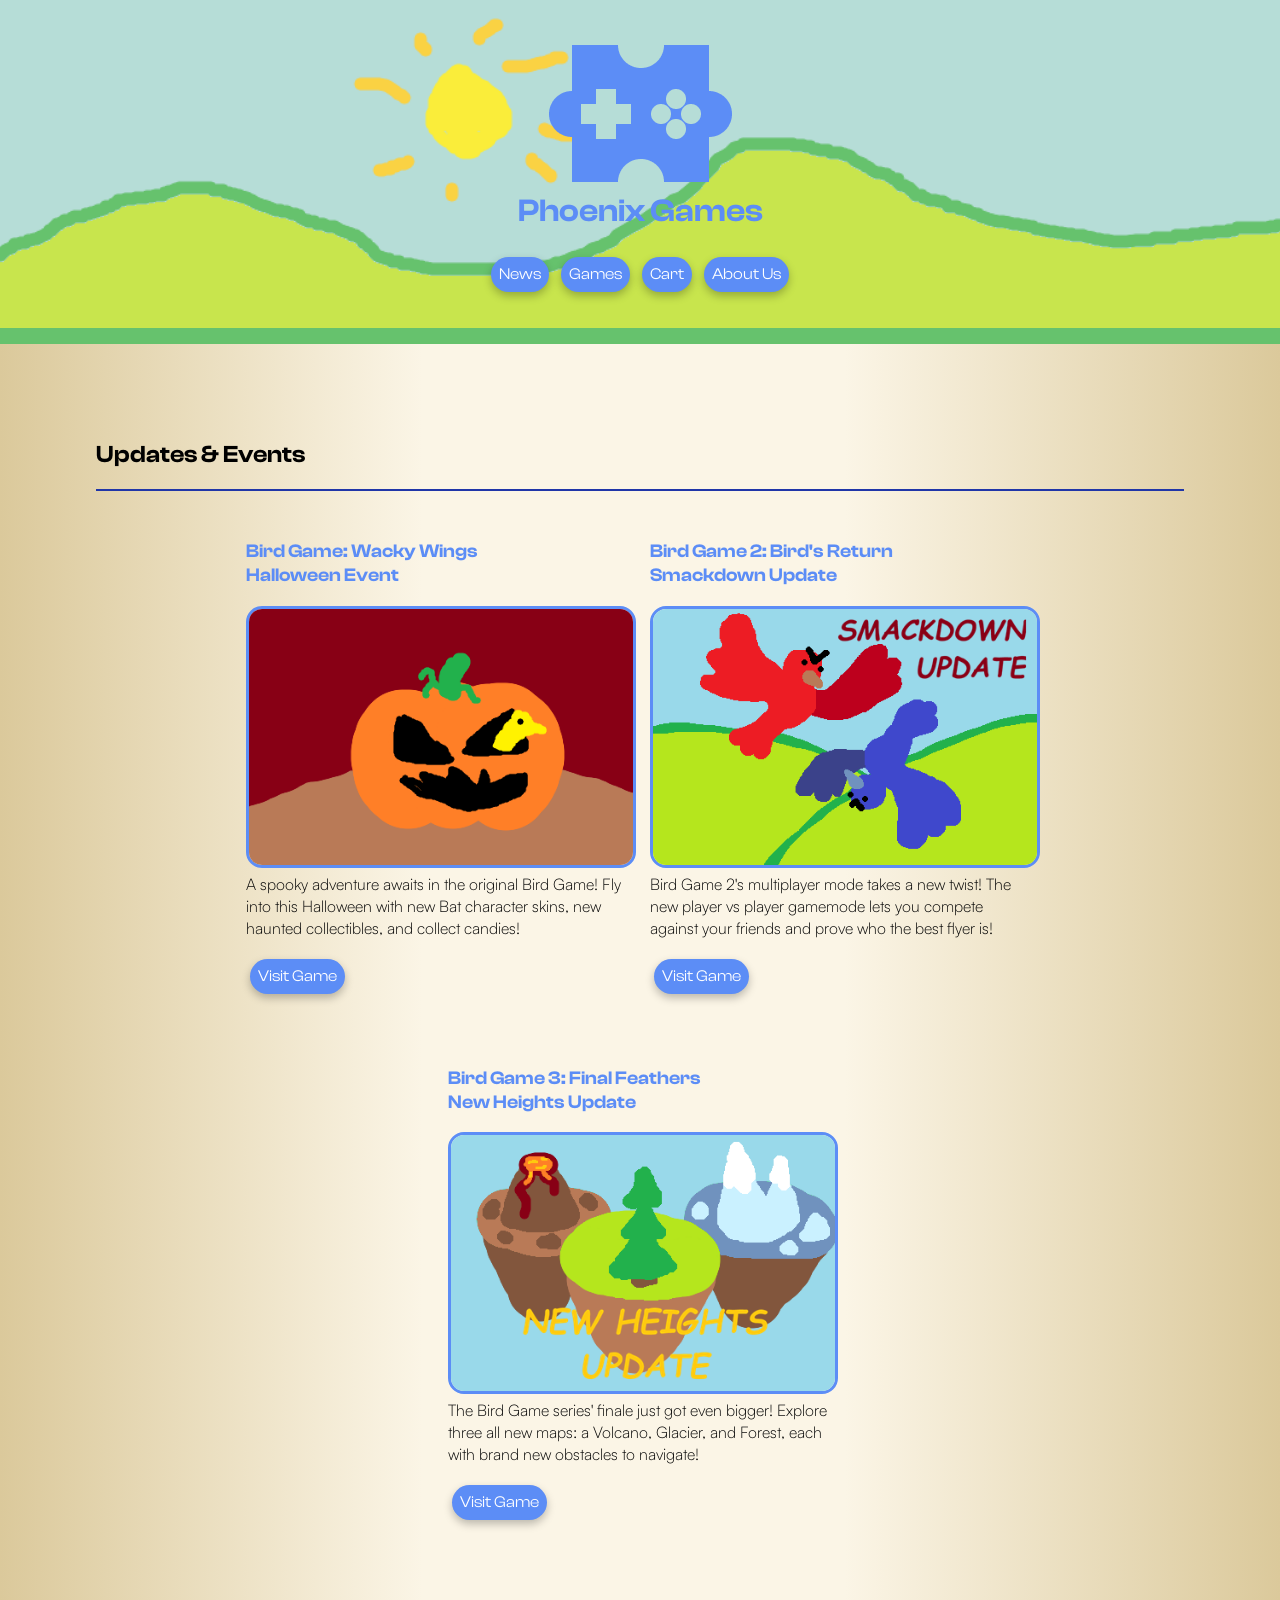
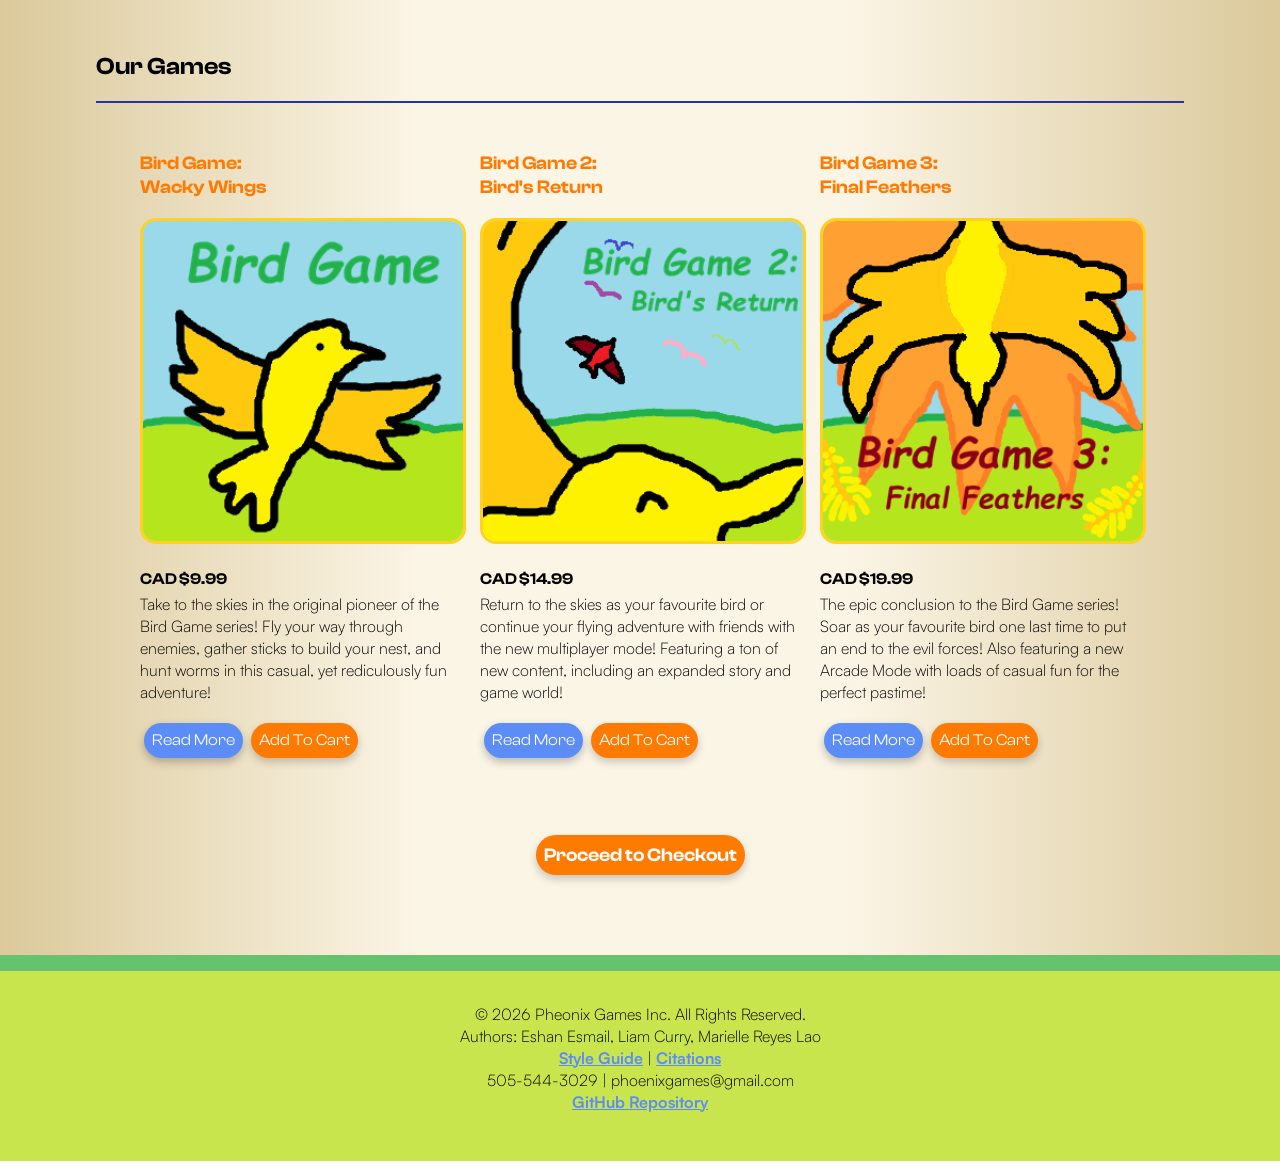
==== commit 71dc4d51: "Merge branch 'NewGamePages_Eshan'" ====
--- a/P1-Style_Guide_Template/P1-Style_Guide_Template/index.html
+++ b/P1-Style_Guide_Template/P1-Style_Guide_Template/index.html
@@ -1,216 +1,182 @@
 <!doctype html>
 <html lang="en">
-  <head>
-    <meta charset="utf-8" />
-    <title>Phoenix Games</title>
 
-    <link href="css/main.css" type="text/css" rel="stylesheet" />
-    <link href="css/fonts.css" type="text/css" rel="stylesheet" />
-  </head>
+<head>
+  <meta charset="utf-8" />
+  <title>Pheonix Games</title>
 
-  <body>
-    <!-- NAV -->
-    <header id="header">
-      <div class="main-nav">
-        <div class="logo-items">
-          <h1>
-            <img
-              class="logo-image"
-              src="img/CompanyLogo.png"
-              alt="Company Logo"
-            />
-            <br />
-            Phoenix Games
-          </h1>
-        </div>
-        <nav class="nav-buttons">
-          <a href="index.html#events" class="button-nav">News</a>
-          <a href="index.html#product-list" class="button-nav">Games</a>
-          <a href="checkout.html" class="button-nav">Cart</a>
-          <a href="about.html" class="button-nav">About Us</a>
-        </nav>
+  <link href="css/main.css" type="text/css" rel="stylesheet" />
+  <link href="css/fonts.css" type="text/css" rel="stylesheet" />
+</head>
+
+<body>
+  <!-- NAV -->
+  <header id="header">
+    <div class="main-nav">
+      <div class="logo-items">
+        <h1>
+          <img class="logo-image" src="img/CompanyLogo.png" alt="Company Logo" /> <br />
+          Phoenix Games
+        </h1>
       </div>
-    </header>
+      <nav class="nav-buttons">
+        <a href="index.html#events" class="button-nav">News</a>
+        <a href="index.html#product-list" class="button-nav">Games</a>
+        <a href="checkout.html" class="button-nav">Cart</a>
+        <a href="about.html" class="button-nav">About Us</a>
+      </nav>
+    </div>
+  </header>
 
-    <!-- Company Updates -->
-    <h2 class="header-margin" id="events">Updates & Events</h2>
-    <section class="element">
-      <div class="product-list-flexbox">
-        <div>
-          <section class="event-list-item">
-            <h3 class="event-name">
-              Bird Game: Wacky Wings <br />
-              Halloween Event
-            </h3>
-            <a class="event-image-link" href="birdgame1.html">
-              <img
-                class="event-image"
-                src="img/HalloweenEvent.png"
-                alt="Thumbnail for Bird Game's Halloween Event"
-                width="100%"
-                height="100%"
-              />
-            </a>
-          </section>
-          <p class="event-list-description">
-            A spooky adventure awaits in the original Bird Game! Fly into this
-            Halloween with new Bat character skins, new haunted collectibles,
-            and collect candies!
-          </p>
-          <a class="button-nav" href="birdgame1.html">Visit Game</a>
-        </div>
+  <!-- Company Updates -->
+  <h2 class="header-margin" id="events">Updates & Events</h2>
+  <section class="element">
+    <div class="product-list-flexbox">
+      <div>
+        <section class="event-list-item">
+          <h3 class="event-name">
+            Bird Game: Wacky Wings <br />
+            Halloween Event
+          </h3>
+          <a class="event-image-link" href="birdgame1.html">
+            <img class="event-image" src="img/HalloweenEvent.png" alt="Thumbnail for Bird Game's Halloween Event"
+              width="100%" height="100%" />
+          </a>
+        </section>
+        <p class="event-list-description">
+          A spooky adventure awaits in the original Bird Game!
+          Fly into this Halloween with new Bat character skins,
+          new haunted collectibles, and collect candies!
+        </p>
+        <a class="button-nav" href="birdgame1.html">Visit Game</a>
+      </div>
 
-        <div>
-          <section class="event-list-item">
-            <h3 class="event-name">
-              Bird Game 2: Bird's Return <br />
-              Smackdown Update
-            </h3>
-            <a class="event-image-link" href="birdgame1.html">
-              <img
-                class="event-image"
-                src="img/SmackdownUpdate.png"
-                alt="Thumbnail for Bird Game 2's Smackdown Update"
-                width="100%"
-                height="100%"
-              />
-            </a>
-          </section>
-          <p class="event-list-description">
-            Bird Game 2's multiplayer mode takes a new twist! The new player vs
-            player gamemode lets you compete against your friends and prove who
-            the best flyer is!
-          </p>
-          <a class="button-nav" href="birdgame1.html">Visit Game</a>
-        </div>
+      <div>
+        <section class="event-list-item">
+          <h3 class="event-name">
+            Bird Game 2: Bird's Return <br />
+            Smackdown Update
+          </h3>
+          <a class="event-image-link" href="birdgame2.html">
+            <img class="event-image" src="img/SmackdownUpdate.png" alt="Thumbnail for Bird Game 2's Smackdown Update"
+              width="100%" height="100%" />
+          </a>
+        </section>
+        <p class="event-list-description">
+          Bird Game 2's multiplayer mode takes a new twist!
+          The new player vs player gamemode lets you compete
+          against your friends and prove who the best flyer is!
+        </p>
+        <a class="button-nav" href="birdgame2.html">Visit Game</a>
+      </div>
 
-        <div>
-          <section class="event-list-item">
-            <h3 class="event-name">
-              Bird Game 3: Final Feathers <br />
-              New Heights Update
-            </h3>
-            <a class="event-image-link" href="birdgame1.html">
-              <img
-                class="event-image"
-                src="img/NewHeightsUpdate.png"
-                alt="Thumbnail for Bird Game 3's New Heights Update"
-                width="100%"
-                height="100%"
-              />
-            </a>
-          </section>
-          <p class="event-list-description">
-            The Bird Game series' finale just got even bigger! Explore three all
-            new maps: a Volcano, Glacier, and Forest, each with brand new
-            obstacles to navigate!
-          </p>
-          <a class="button-nav" href="birdgame1.html">Visit Game</a>
-        </div>
+      <div>
+        <section class="event-list-item">
+          <h3 class="event-name">
+            Bird Game 3: Final Feathers <br />
+            New Heights Update
+          </h3>
+          <a class="event-image-link" href="birdgame3.html">
+            <img class="event-image" src="img/NewHeightsUpdate.png" alt="Thumbnail for Bird Game 3's New Heights Update"
+              width="100%" height="100%" />
+          </a>
+        </section>
+        <p class="event-list-description">
+          The Bird Game series' finale just got even bigger!
+          Explore three all new maps: a Volcano, Glacier, and Forest,
+          each with brand new obstacles to navigate!
+        </p>
+        <a class="button-nav" href="birdgame3.html">Visit Game</a>
       </div>
-    </section>
+    </div>
+  </section>
 
-    <!-- Product Listing -->
-    <h2 class="header-margin" id="product-list">Our Games</h2>
-    <section class="element">
-      <div class="product-list-flexbox">
-        <div>
-          <section class="product-list-item">
-            <h3 class="product-name">
-              Bird Game: <br />
-              Wacky Wings
-            </h3>
-            <a class="product-image-link" href="birdgame1.html">
-              <img
-                class="product-image"
-                src="img/BirdGame1.png"
-                alt="Video game cover image of Bird Game 1"
-                width="100%"
-                height="100%"
-              />
-            </a>
-          </section>
-          <h4>CAD $9.99</h4>
-          <p class="product-list-description">
-            Take to the skies in the original pioneer of the Bird Game series!
-            Fly your way through enemies, gather sticks to build your nest, and
-            hunt worms in this casual, yet rediculously fun adventure!
-          </p>
-          <a class="button-nav" href="birdgame1.html">Read More</a>
-          <a class="button-input" href="checkout.html">Add To Cart</a>
-        </div>
+  <!-- Product Listing -->
+  <h2 class="header-margin" id="product-list">Our Games</h2>
+  <section class="element">
+    <div class="product-list-flexbox">
+      <div>
+        <section class="product-list-item">
+          <h3 class="product-name">
+            Bird Game: <br />
+            Wacky Wings
+          </h3>
+          <a class="product-image-link" href="birdgame1.html">
+            <img class="product-image" src="img/BirdGame1.png" alt="Video game cover image of Bird Game 1" width="100%"
+              height="100%" />
+          </a>
+        </section>
+        <h4>CAD $9.99</h4>
+        <p class="product-list-description">
+          Take to the skies in the original pioneer of the Bird Game series!
+          Fly your way through enemies, gather sticks to build your nest, and
+          hunt worms in this casual, yet rediculously fun adventure!
+        </p>
+        <a class="button-nav" href="birdgame1.html">Read More</a>
+        <a class="button-input" href="checkout.html">Add To Cart</a>
+      </div>
 
-        <div>
-          <section class="product-list-item">
-            <h3 class="product-name">
-              Bird Game 2: <br />
-              Bird's Return
-            </h3>
-            <a class="product-image-link" href="birdgame1.html">
-              <img
-                class="product-image"
-                src="img/BirdGame2.png"
-                alt="Video game cover image of Bird Game 2"
-                width="100%"
-                height="100%"
-              />
-            </a>
-          </section>
-          <h4>CAD $14.99</h4>
-          <p class="product-list-description">
-            Return to the skies as your favourite bird or continue your flying
-            adventure with friends with the new multiplayer mode! Featuring a
-            ton of new content, including an expanded story and game world!
-          </p>
-          <a class="button-nav" href="birdgame1.html">Read More</a>
-          <a class="button-input" href="checkout.html">Add To Cart</a>
-        </div>
+      <div>
+        <section class="product-list-item">
+          <h3 class="product-name">
+            Bird Game 2: <br />
+            Bird's Return
+          </h3>
+          <a class="product-image-link" href="birdgame2.html">
+            <img class="product-image" src="img/BirdGame2.png" alt="Video game cover image of Bird Game 2" width="100%"
+              height="100%" />
+          </a>
+        </section>
+        <h4>CAD $14.99</h4>
+        <p class="product-list-description">
+          Return to the skies as your favourite bird or continue your flying
+          adventure with friends with the new multiplayer mode! Featuring a
+          ton of new content, including an expanded story and game world!
+        </p>
+        <a class="button-nav" href="birdgame2.html">Read More</a>
+        <a class="button-input" href="checkout.html">Add To Cart</a>
+      </div>
 
-        <div>
-          <section class="product-list-item">
-            <h3 class="product-name">
-              Bird Game 3: <br />
-              Final Feathers
-            </h3>
-            <a class="product-image-link" href="birdgame1.html">
-              <img
-                class="product-image"
-                src="img/BirdGame3.png"
-                alt="Video game cover image of Bird Game 3"
-                width="100%"
-                height="100%"
-              />
-            </a>
-          </section>
-          <h4>CAD $12.99</h4>
-          <p class="product-list-description">
-            The epic conclusion to the Bird Game series! Soar as your favourite
-            bird one last time to put an end to the evil forces! Also featuring
-            a new Arcade Mode with loads of casual fun for the perfect pastime!
-          </p>
-          <a class="button-nav" href="birdgame1.html">Read More</a>
-          <a class="button-input" href="checkout.html">Add To Cart</a>
-        </div>
+      <div>
+        <section class="product-list-item">
+          <h3 class="product-name">
+            Bird Game 3: <br />
+            Final Feathers
+          </h3>
+          <a class="product-image-link" href="birdgame3.html">
+            <img class="product-image" src="img/BirdGame3.png" alt="Video game cover image of Bird Game 3" width="100%"
+              height="100%" />
+          </a>
+        </section>
+        <h4>CAD $19.99</h4>
+        <p class="product-list-description">
+          The epic conclusion to the Bird Game series! Soar as your favourite
+          bird one last time to put an end to the evil forces! Also featuring
+          a new Arcade Mode with loads of casual fun for the perfect pastime!
+        </p>
+        <a class="button-nav" href="birdgame3.html">Read More</a>
+        <a class="button-input" href="checkout.html">Add To Cart</a>
       </div>
-    </section>
+    </div>
+  </section>
 
-    <br />
+  <br />
 
-    <h3 class="centered">
-      <a class="button-input" href="checkout.html">Proceed to Checkout</a>
-    </h3>
+  <h3 class="centered">
+    <a class="button-input" href="checkout.html">Proceed to Checkout</a>
+  </h3>
 
-    <footer>
-      <p class="footer-info">
-        © 2026 Phoenix Games Inc. All Rights Reserved.<br />
-        Authors: Eshan Esmail, Liam Curry, Marielle Reyes Lao<br />
-        <a href="styleguide/styleguide.html">Style Guide</a> |
-        <a href="styleguide/styleguide.html#citations">Citations</a><br />
-        505-544-3029 | phoenixgames@gmail.com<br />
-        <a href="https://github.com/Kretaceous/IAT-339_P01"
-          >GitHub Repository</a
-        >
-      </p>
-    </footer>
-  </body>
+  <footer>
+    <p class="footer-info">
+      © 2026 Pheonix Games Inc. All Rights Reserved.<br />
+      Authors: Eshan Esmail, Liam Curry, Marielle Reyes Lao<br />
+      <a href="styleguide/styleguide.html">Style Guide</a> | <a
+        href="styleguide/styleguide.html#citations">Citations</a><br />
+      505-544-3029 | phoenixgames@gmail.com<br />
+      <a href="https://github.com/Kretaceous/IAT-339_P01">GitHub Repository</a>
+    </p>
+  </footer>
+
+</body>
+
 </html>
--- a/P1-Style_Guide_Template/P1-Style_Guide_Template/css/main.css
+++ b/P1-Style_Guide_Template/P1-Style_Guide_Template/css/main.css
@@ -516,6 +516,10 @@
   margin-bottom: -4rem;
 }
 
+.element footer {
+  margin-bottom: 0;
+}
+
 /* NEW CSS things for Detail Product Page */
 .game-info dt {
   font-family: "Clash Display";
@@ -629,7 +633,7 @@
 
 .checkout-layout {
   display: grid;
-  grid-template-columns: minmax(0, 1fr) minmax(0, 30rem);
+  grid-template-columns: minmax(0, 30rem) minmax(0, 1fr);
   gap: 3rem;
   max-width: 1200px;
   margin: 0 auto;
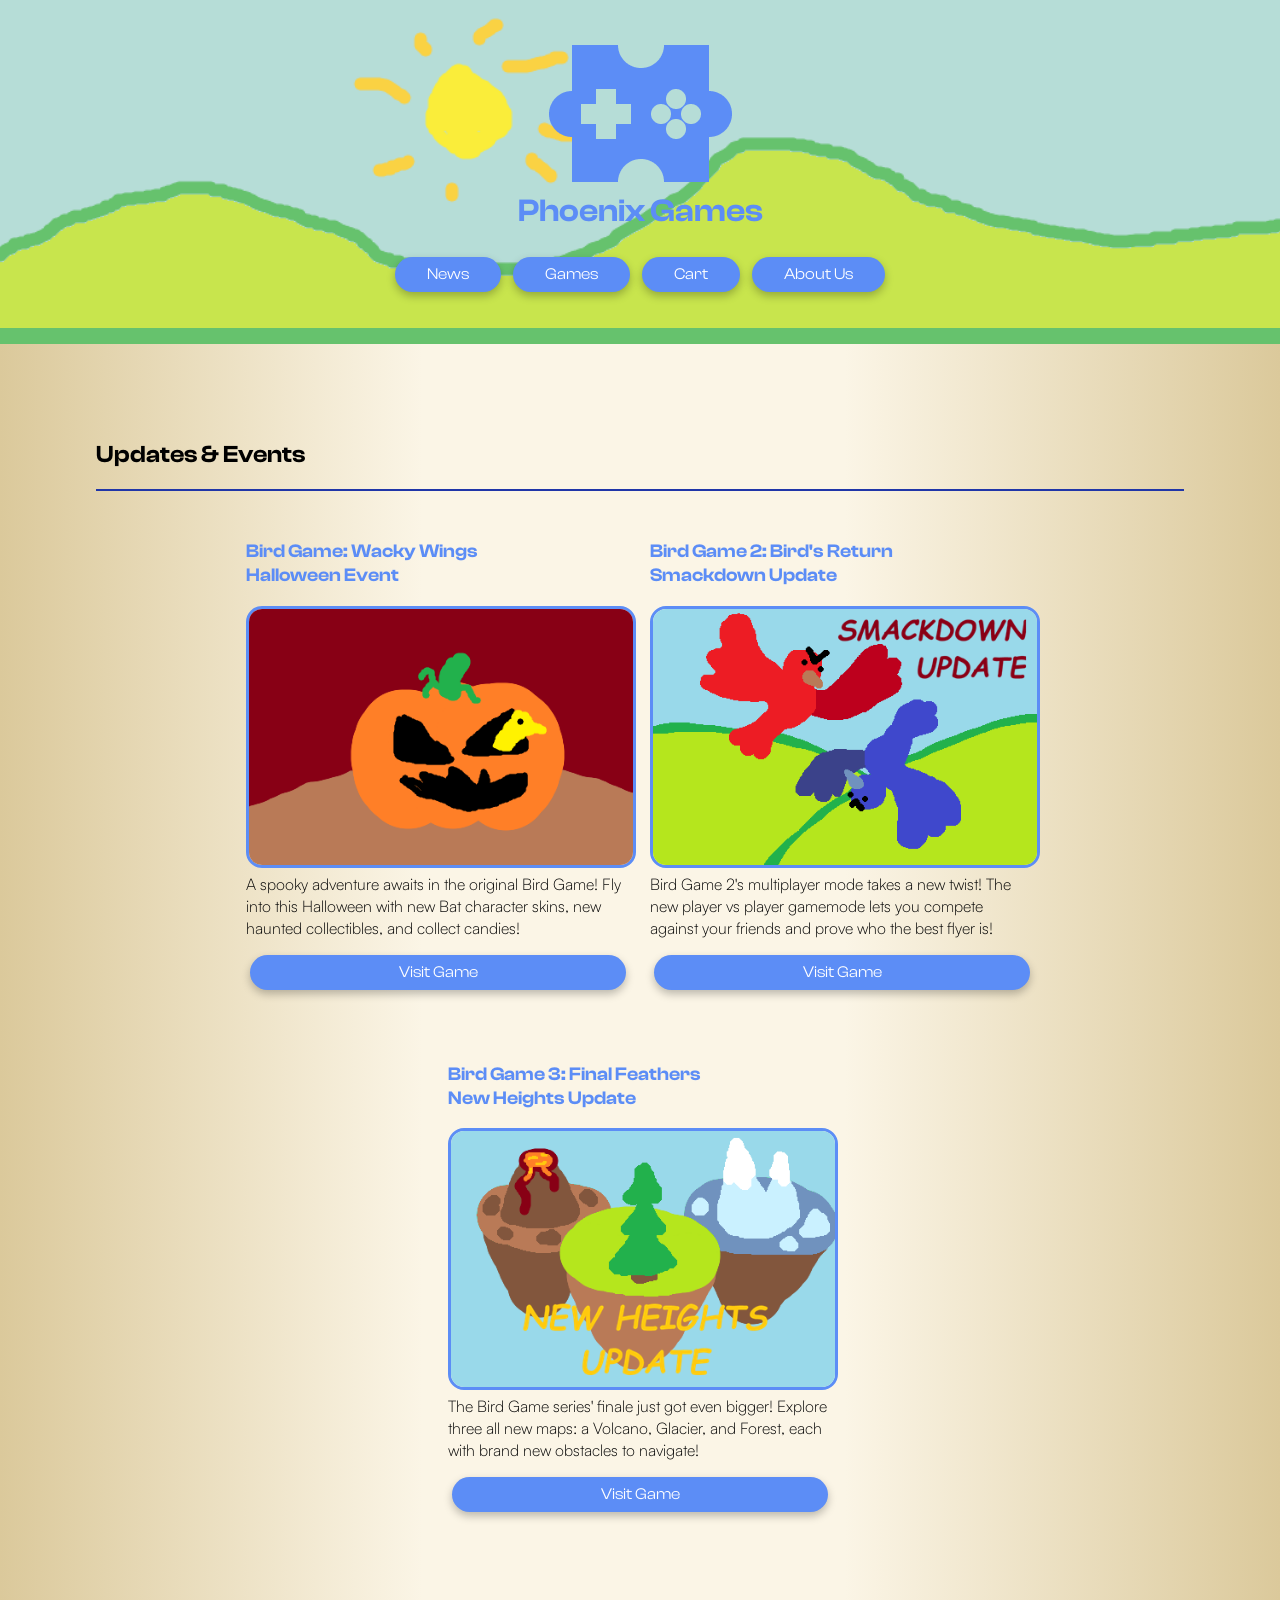
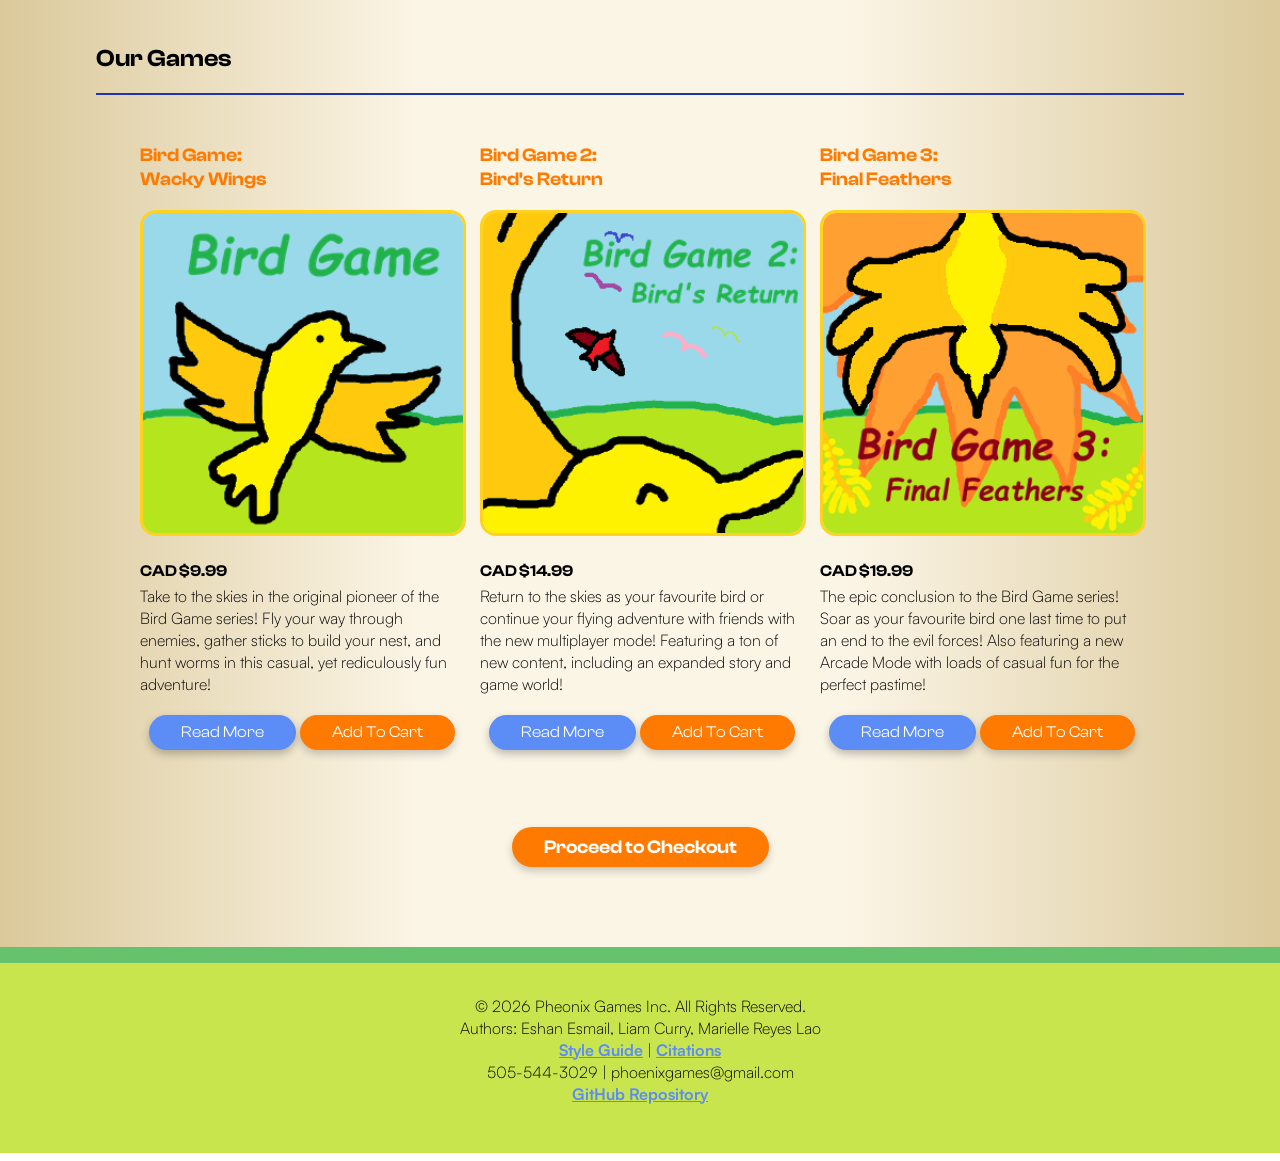
==== commit 3f4a7918: "Button styling, tweaks + fixes - Validated CSS and JS - Styled buttons and got review input labels t" ====
--- a/P1-Style_Guide_Template/P1-Style_Guide_Template/index.html
+++ b/P1-Style_Guide_Template/P1-Style_Guide_Template/index.html
@@ -48,7 +48,7 @@
           Fly into this Halloween with new Bat character skins,
           new haunted collectibles, and collect candies!
         </p>
-        <a class="button-nav" href="birdgame1.html">Visit Game</a>
+        <a class="button-nav centered" href="birdgame1.html">Visit Game</a>
       </div>
 
       <div>
@@ -67,7 +67,7 @@
           The new player vs player gamemode lets you compete
           against your friends and prove who the best flyer is!
         </p>
-        <a class="button-nav" href="birdgame2.html">Visit Game</a>
+        <a class="button-nav centered" href="birdgame2.html">Visit Game</a>
       </div>
 
       <div>
@@ -86,7 +86,7 @@
           Explore three all new maps: a Volcano, Glacier, and Forest,
           each with brand new obstacles to navigate!
         </p>
-        <a class="button-nav" href="birdgame3.html">Visit Game</a>
+        <a class="button-nav centered" href="birdgame3.html">Visit Game</a>
       </div>
     </div>
   </section>
@@ -112,8 +112,10 @@
           Fly your way through enemies, gather sticks to build your nest, and
           hunt worms in this casual, yet rediculously fun adventure!
         </p>
-        <a class="button-nav" href="birdgame1.html">Read More</a>
-        <a class="button-input" href="checkout.html">Add To Cart</a>
+        <div class="centered">
+          <a class="button-nav" href="birdgame1.html">Read More</a>
+          <a class="button-input" href="checkout.html">Add To Cart</a>
+        </div>
       </div>
 
       <div>
@@ -133,8 +135,10 @@
           adventure with friends with the new multiplayer mode! Featuring a
           ton of new content, including an expanded story and game world!
         </p>
-        <a class="button-nav" href="birdgame2.html">Read More</a>
-        <a class="button-input" href="checkout.html">Add To Cart</a>
+        <div class="centered">
+          <a class="button-nav" href="birdgame2.html">Read More</a>
+          <a class="button-input" href="checkout.html">Add To Cart</a>
+        </div>
       </div>
 
       <div>
@@ -154,8 +158,10 @@
           bird one last time to put an end to the evil forces! Also featuring
           a new Arcade Mode with loads of casual fun for the perfect pastime!
         </p>
-        <a class="button-nav" href="birdgame3.html">Read More</a>
-        <a class="button-input" href="checkout.html">Add To Cart</a>
+        <div class="centered">
+          <a class="button-nav" href="birdgame3.html">Read More</a>
+          <a class="button-input" href="checkout.html">Add To Cart</a>
+        </div>
       </div>
     </div>
   </section>
--- a/P1-Style_Guide_Template/P1-Style_Guide_Template/css/main.css
+++ b/P1-Style_Guide_Template/P1-Style_Guide_Template/css/main.css
@@ -68,6 +68,9 @@
   box-shadow: 0 4px 8px rgba(0, 0, 0, 0.2);
   /* horizontal offset | vertical offset | blur radius | color */
 
+  padding-left: 2rem;
+  padding-right: 2rem;
+  
   transition-duration: 0.5s;
 }
 
@@ -105,6 +108,9 @@
   border-radius: 25px;
   box-shadow: 0 4px 8px rgba(0, 0, 0, 0.25);
   /* horizontal offset | vertical offset | blur radius | color */
+
+  padding-left: 2rem;
+  padding-right: 2rem;
 
   transition-duration: 0.5s;
 }
@@ -214,7 +220,8 @@
   border: 2px solid #ff7a00;
 }
 
-input[type="radio"]:not(:disabled):hover {
+input[type="radio"]:not(:disabled):hover, 
+input[type="radio"]:not(:disabled):focus{
   scale: 1.05;
   box-shadow: 0 4px 8px rgba(0, 0, 0, 0.25);
   transition-duration: 0.25s;
@@ -551,9 +558,15 @@
 }
 
 .game-review-input {
-  width: 100%;
-  height: 100%;
-  padding-bottom: 10rem;
+  width: 20rem;
+  min-height: 10rem;
+  resize: none;
+}
+
+.submitreview {
+  width: 20rem;
+  border: none;
+  outline: none;
 }
 
 .game-buttons {
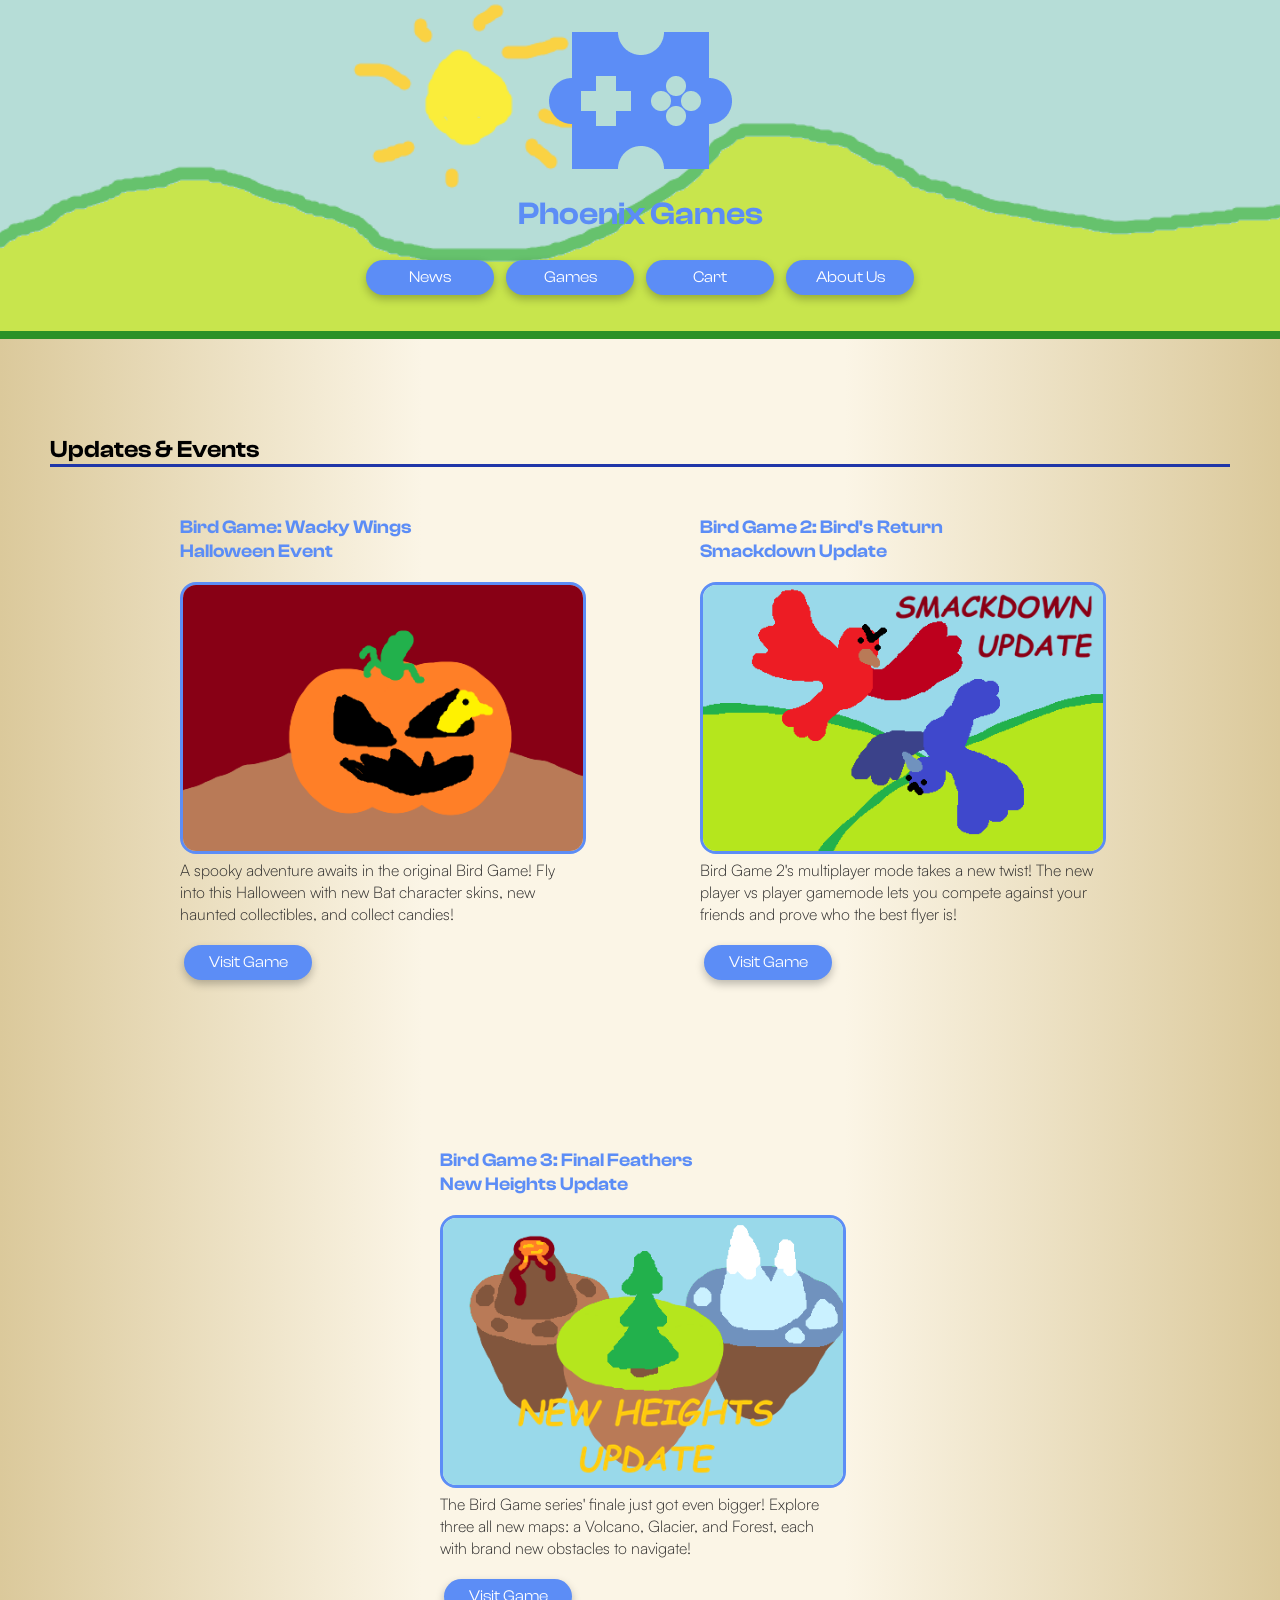
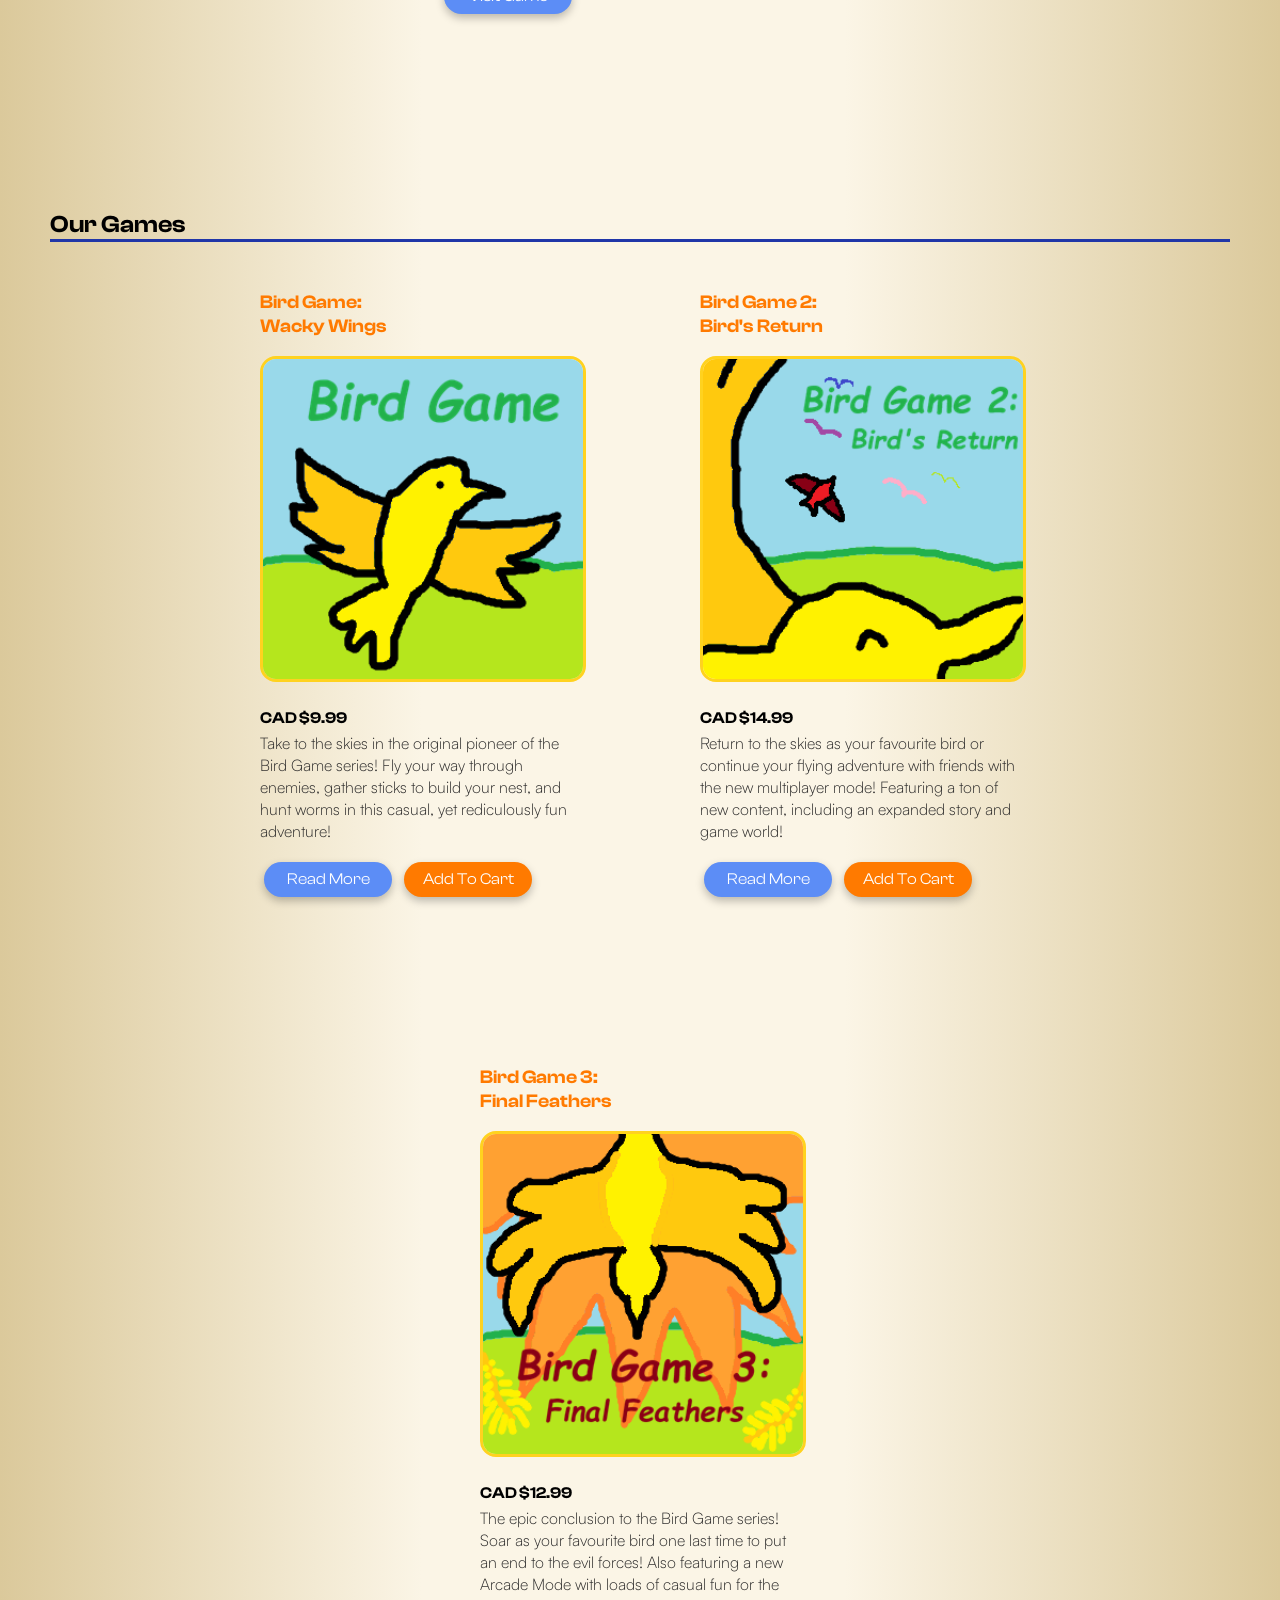
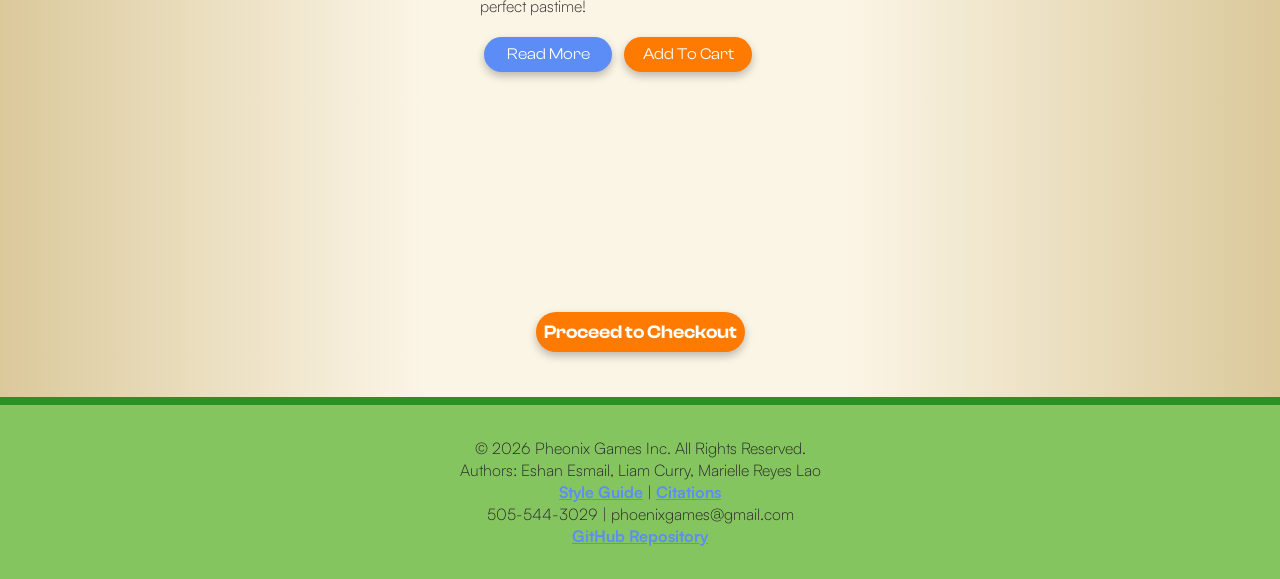
==== commit 0b9fa213: "Cleaning code" ====
--- a/P1-Style_Guide_Template/P1-Style_Guide_Template/index.html
+++ b/P1-Style_Guide_Template/P1-Style_Guide_Template/index.html
@@ -1,188 +1,180 @@
 <!doctype html>
 <html lang="en">
+  <head>
+    <meta charset="utf-8" />
+    <title>Pheonix Games</title>
+    <link href="css/main.css" type="text/css" rel="stylesheet" />
+    <link href="css/fonts.css" type="text/css" rel="stylesheet" />
+  </head>
 
-<head>
-  <meta charset="utf-8" />
-  <title>Pheonix Games</title>
+  <body>
 
-  <link href="css/main.css" type="text/css" rel="stylesheet" />
-  <link href="css/fonts.css" type="text/css" rel="stylesheet" />
-</head>
+    <!-- HEADER -->
+    <header id="header">
+      <div class="main-nav">
+        
+        <!-- Logo -->
+        <div class="logo-items">
+          <img class="logo-image" src="img/CompanyLogo.png" alt="Company Logo"/>
+          <h1>Phoenix Games </h1>
+        </div>
 
-<body>
-  <!-- NAV -->
-  <header id="header">
-    <div class="main-nav">
-      <div class="logo-items">
-        <h1>
-          <img class="logo-image" src="img/CompanyLogo.png" alt="Company Logo" /> <br />
-          Phoenix Games
-        </h1>
+        <!-- Navigation -->
+        <nav class="nav-buttons">
+          <a href="index.html#events" class="button-nav">News</a>
+          <a href="index.html#product-list" class="button-nav">Games</a>
+          <a href="checkout.html" class="button-nav">Cart</a>
+          <a href="about.html" class="button-nav">About Us</a>
+        </nav>
+
       </div>
-      <nav class="nav-buttons">
-        <a href="index.html#events" class="button-nav">News</a>
-        <a href="index.html#product-list" class="button-nav">Games</a>
-        <a href="checkout.html" class="button-nav">Cart</a>
-        <a href="about.html" class="button-nav">About Us</a>
-      </nav>
-    </div>
-  </header>
+    </header>
 
-  <!-- Company Updates -->
-  <h2 class="header-margin" id="events">Updates & Events</h2>
-  <section class="element">
-    <div class="product-list-flexbox">
-      <div>
-        <section class="event-list-item">
-          <h3 class="event-name">
-            Bird Game: Wacky Wings <br />
-            Halloween Event
-          </h3>
-          <a class="event-image-link" href="birdgame1.html">
-            <img class="event-image" src="img/HalloweenEvent.png" alt="Thumbnail for Bird Game's Halloween Event"
-              width="100%" height="100%" />
-          </a>
-        </section>
-        <p class="event-list-description">
-          A spooky adventure awaits in the original Bird Game!
-          Fly into this Halloween with new Bat character skins,
-          new haunted collectibles, and collect candies!
-        </p>
-        <a class="button-nav centered" href="birdgame1.html">Visit Game</a>
-      </div>
+    <!-- MAIN CONTENT -->
+    <main class="content">
 
-      <div>
-        <section class="event-list-item">
-          <h3 class="event-name">
-            Bird Game 2: Bird's Return <br />
-            Smackdown Update
-          </h3>
-          <a class="event-image-link" href="birdgame2.html">
-            <img class="event-image" src="img/SmackdownUpdate.png" alt="Thumbnail for Bird Game 2's Smackdown Update"
-              width="100%" height="100%" />
-          </a>
-        </section>
-        <p class="event-list-description">
-          Bird Game 2's multiplayer mode takes a new twist!
-          The new player vs player gamemode lets you compete
-          against your friends and prove who the best flyer is!
-        </p>
-        <a class="button-nav centered" href="birdgame2.html">Visit Game</a>
-      </div>
+      
+      <!-- Event Section -->
+      <section class="element">
+        <h2 class="header-margin" id="events">Updates & Events</h2>
+        
+        <div class="product-list-flexbox">
+          <div>
+            <section class="event-list-item">
+              <h3 class="event-name">Bird Game: Wacky Wings <br />Halloween Event </h3>
+              <a class="event-image-link" href="birdgame1.html">
+                <img class="event-image" src="img/HalloweenEvent.png" alt="Thumbnail for Bird Game's Halloween Event" width="100%" height="100%"/>
+              </a>
 
-      <div>
-        <section class="event-list-item">
-          <h3 class="event-name">
-            Bird Game 3: Final Feathers <br />
-            New Heights Update
-          </h3>
-          <a class="event-image-link" href="birdgame3.html">
-            <img class="event-image" src="img/NewHeightsUpdate.png" alt="Thumbnail for Bird Game 3's New Heights Update"
-              width="100%" height="100%" />
-          </a>
-        </section>
-        <p class="event-list-description">
-          The Bird Game series' finale just got even bigger!
-          Explore three all new maps: a Volcano, Glacier, and Forest,
-          each with brand new obstacles to navigate!
-        </p>
-        <a class="button-nav centered" href="birdgame3.html">Visit Game</a>
-      </div>
-    </div>
-  </section>
+              <p class="event-list-description">
+                A spooky adventure awaits in the original Bird Game! 
+                Fly into this Halloween with new Bat character skins,
+                new haunted collectibles, and collect candies!
+              </p>
 
-  <!-- Product Listing -->
-  <h2 class="header-margin" id="product-list">Our Games</h2>
-  <section class="element">
-    <div class="product-list-flexbox">
-      <div>
-        <section class="product-list-item">
-          <h3 class="product-name">
-            Bird Game: <br />
-            Wacky Wings
-          </h3>
-          <a class="product-image-link" href="birdgame1.html">
-            <img class="product-image" src="img/BirdGame1.png" alt="Video game cover image of Bird Game 1" width="100%"
-              height="100%" />
-          </a>
-        </section>
-        <h4>CAD $9.99</h4>
-        <p class="product-list-description">
-          Take to the skies in the original pioneer of the Bird Game series!
-          Fly your way through enemies, gather sticks to build your nest, and
-          hunt worms in this casual, yet rediculously fun adventure!
-        </p>
-        <div class="centered">
-          <a class="button-nav" href="birdgame1.html">Read More</a>
-          <a class="button-input" href="checkout.html">Add To Cart</a>
+              <a class="button-nav" href="birdgame1.html">Visit Game</a>
+            </section>
+          </div>
+
+          <div>
+            <section class="event-list-item">
+              <h3 class="event-name">Bird Game 2: Bird's Return <br /> Smackdown Update </h3>
+              <a class="event-image-link" href="birdgame1.html">
+                <img class="event-image" src="img/SmackdownUpdate.png" alt="Thumbnail for Bird Game 2's Smackdown Update" width="100%" height="100%"/>
+              </a>
+
+              <p class="event-list-description">
+                Bird Game 2's multiplayer mode takes a new twist!
+                The new player vs player gamemode lets you compete 
+                against your friends and prove who the best flyer is!
+              </p>
+
+              <a class="button-nav" href="birdgame1.html">Visit Game</a>
+            </section>
+          </div>
+
+          <div>
+            <section class="event-list-item">
+              <h3 class="event-name">Bird Game 3: Final Feathers <br /> New Heights Update </h3>
+              <a class="event-image-link" href="birdgame1.html"> 
+                <img class="event-image" src="img/NewHeightsUpdate.png" alt="Thumbnail for Bird Game 3's New Heights Update" width="100%" height="100%"/>
+              </a>
+              
+              <p class="event-list-description">
+                The Bird Game series' finale just got even bigger!
+                Explore three all new maps: a Volcano, Glacier, and Forest, 
+                each with brand new obstacles to navigate!
+              </p>
+
+              <a class="button-nav" href="birdgame1.html">Visit Game</a>
+            </section>
+          </div>
         </div>
-      </div>
+      </section>
 
-      <div>
-        <section class="product-list-item">
-          <h3 class="product-name">
-            Bird Game 2: <br />
-            Bird's Return
-          </h3>
-          <a class="product-image-link" href="birdgame2.html">
-            <img class="product-image" src="img/BirdGame2.png" alt="Video game cover image of Bird Game 2" width="100%"
-              height="100%" />
-          </a>
-        </section>
-        <h4>CAD $14.99</h4>
-        <p class="product-list-description">
-          Return to the skies as your favourite bird or continue your flying
-          adventure with friends with the new multiplayer mode! Featuring a
-          ton of new content, including an expanded story and game world!
-        </p>
-        <div class="centered">
-          <a class="button-nav" href="birdgame2.html">Read More</a>
-          <a class="button-input" href="checkout.html">Add To Cart</a>
+      
+      <!-- Product Listing Section -->
+      <section class="element">
+        <h2 class="header-margin" id="product-list">Our Games</h2>
+      
+        <div class="product-list-flexbox">
+          <div>
+            <section class="product-list-item">
+              <h3 class="product-name">Bird Game: <br />Wacky Wings</h3>
+              <a class="product-image-link" href="birdgame1.html">
+                <img class="product-image" src="img/BirdGame1.png" alt="Video game cover image of Bird Game 1" width="100%" height="100%"/>
+              </a>
+              
+              <h4>CAD $9.99</h4>
+
+              <p class="product-list-description">
+                Take to the skies in the original pioneer of the Bird Game series!
+                Fly your way through enemies, gather sticks to build your nest, and
+                hunt worms in this casual, yet rediculously fun adventure!
+              </p>
+
+              <a class="button-nav" href="birdgame1.html">Read More</a>
+              <a class="button-input" href="checkout.html">Add To Cart</a>
+            </section>
+          </div>
+
+          <div>
+            <section class="product-list-item">
+              <h3 class="product-name">Bird Game 2: <br />Bird's Return</h3>
+              <a class="product-image-link" href="birdgame1.html">
+                <img class="product-image" src="img/BirdGame2.png" alt="Video game cover image of Bird Game 2" width="100%" height="100%"/>
+              </a>
+              
+              <h4>CAD $14.99</h4>
+              
+              <p class="product-list-description">
+                Return to the skies as your favourite bird or continue your flying
+                adventure with friends with the new multiplayer mode! Featuring a
+                ton of new content, including an expanded story and game world!
+              </p>
+              
+              <a class="button-nav" href="birdgame1.html">Read More</a>
+              <a class="button-input" href="checkout.html">Add To Cart</a>
+            </section>
+          </div>
+
+          <div>
+            <section class="product-list-item">
+              <h3 class="product-name">Bird Game 3: <br />Final Feathers</h3>
+              <a class="product-image-link" href="birdgame1.html">
+                <img class="product-image" src="img/BirdGame3.png" alt="Video game cover image of Bird Game 3" width="100%" height="100%"/>
+              </a>
+
+              <h4>CAD $12.99</h4>
+
+              <p class="product-list-description">
+                The epic conclusion to the Bird Game series! Soar as your favourite
+                bird one last time to put an end to the evil forces! Also featuring
+                a new Arcade Mode with loads of casual fun for the perfect pastime!
+              </p>
+
+              <a class="button-nav" href="birdgame1.html">Read More</a>
+              <a class="button-input" href="checkout.html">Add To Cart</a>
+            </section>
+          </div>
+
         </div>
-      </div>
+      </section>
 
-      <div>
-        <section class="product-list-item">
-          <h3 class="product-name">
-            Bird Game 3: <br />
-            Final Feathers
-          </h3>
-          <a class="product-image-link" href="birdgame3.html">
-            <img class="product-image" src="img/BirdGame3.png" alt="Video game cover image of Bird Game 3" width="100%"
-              height="100%" />
-          </a>
-        </section>
-        <h4>CAD $19.99</h4>
-        <p class="product-list-description">
-          The epic conclusion to the Bird Game series! Soar as your favourite
-          bird one last time to put an end to the evil forces! Also featuring
-          a new Arcade Mode with loads of casual fun for the perfect pastime!
-        </p>
-        <div class="centered">
-          <a class="button-nav" href="birdgame3.html">Read More</a>
-          <a class="button-input" href="checkout.html">Add To Cart</a>
-        </div>
-      </div>
-    </div>
-  </section>
+      <!-- Checkout Button -->
+      <br /> <h3 class="centered"> <a class="button-input" href="checkout.html">Proceed to Checkout</a> </h3> <br />
 
-  <br />
+    </main>
+  </body>
 
-  <h3 class="centered">
-    <a class="button-input" href="checkout.html">Proceed to Checkout</a>
-  </h3>
-
+  <!-- FOOTER -->
   <footer>
     <p class="footer-info">
-      © 2026 Pheonix Games Inc. All Rights Reserved.<br />
-      Authors: Eshan Esmail, Liam Curry, Marielle Reyes Lao<br />
-      <a href="styleguide/styleguide.html">Style Guide</a> | <a
-        href="styleguide/styleguide.html#citations">Citations</a><br />
-      505-544-3029 | phoenixgames@gmail.com<br />
-      <a href="https://github.com/Kretaceous/IAT-339_P01">GitHub Repository</a>
+        © 2026 Pheonix Games Inc. All Rights Reserved.<br/>
+        Authors: Eshan Esmail, Liam Curry, Marielle Reyes Lao<br/>
+        <a href="styleguide/styleguide.html">Style Guide</a> | <a href="styleguide/styleguide.html#citations">Citations</a><br/>
+        505-544-3029 | phoenixgames@gmail.com<br/>
+        <a href="https://github.com/Kretaceous/IAT-339_P01">GitHub Repository</a>
     </p>
   </footer>
-
-</body>
-
 </html>
--- a/P1-Style_Guide_Template/P1-Style_Guide_Template/css/main.css
+++ b/P1-Style_Guide_Template/P1-Style_Guide_Template/css/main.css
@@ -2,32 +2,103 @@
   STYLE GUIDE STYLING 
   Default styling for the style guide 
 */
+html {
+  background-color: #2036a8;
+}
+
 body {
-  background-color: #fbf5e6;
+  margin: 0;
   font-family: "Satoshi";
   font-weight: normal;
-  margin-left: 6rem;
-  margin-right: 6rem;
-
-  /* Prevent clipping for header and footer that are set to 100vw */
-  overflow-x: clip;
-
+}
+
+main {
+  background-color: #fbf5e6;
   /* Gradient stretches across the entire scrollable page */
-  background: linear-gradient(
-    to right,
-    #dbc99b 0%,
-    #fbf5e6 33%,
-    #fbf5e6 66%,
-    #dbc99b 100%
-  );
-}
-
-.element {
+  background: linear-gradient(to right,
+      #dbc99b 0%,
+      #fbf5e6 33%,
+      #fbf5e6 66%,
+      #dbc99b 100%);
+  
+  padding-top: 6rem;
+  /*margin-left: 90px;
+  margin-right: 90px;*/
+}
+
+header {
+  text-align: center;
+  align-items: center;
+  background-image: url("../img/SkyBanner.png");
+  background-repeat: no-repeat;
+  background-size: cover;
+  background-position: center center;
+  border-bottom: 0.5rem solid #2b9127;
+  padding-top: 2rem;
   padding-bottom: 2rem;
-  border-top-width: 0.15rem;
-  border-top-style: solid;
-  border-top-color: #2036a8;
-}
+
+  /* Pushes header to screen edge, while keeping page padding */
+  width: 100vw;
+  position: relative;
+  left: 50%;
+  right: 50%;
+  margin-left: -50vw;
+  margin-right: -50vw;
+}
+
+footer {
+  text-align: center;
+  align-items: center;
+  padding-top: 2rem;
+  padding-bottom: 1rem;
+  
+  /* Pushes footer to screen edge, while keeping page padding */
+  width: 100vw;
+  position: relative;
+  left: 50%;
+  right: 50%;
+  margin-left: -50vw;
+  margin-right: -50vw;
+
+  background-color: #85c560;;
+  border-top: 0.5rem solid #2b9127;
+}
+
+p {
+  color:#272626;
+}
+
+/* Experimental, basic checkerboard background that scrolls infinitely*/
+.background-pattern {
+  background-image: url("../img/BasicPattern.png");
+  z-index: -1;
+  background-repeat: repeat;
+  background-size: 128px 128px;
+
+  inset: 0;
+  margin: 0;
+  padding: 0;
+
+  animation: diagonal-scroll 10s linear infinite;
+}
+
+@keyframes diagonal-scroll {
+  from{background-position: 0 0;}
+  to {background-position: 128px 128px;}
+}
+
+section {
+  margin-left: 50px;
+  margin-right: 50px;
+  padding-bottom: 6rem;
+}
+
+section h2 {
+  border-bottom-style: solid;
+  border-bottom-color: #2036a8;
+  margin: 0;
+}
+
 
 nav a {
   color: #5c8df6;
@@ -52,26 +123,46 @@
   INTERACTIVE ELEMENTS -------------------
 */
 
-/* Styling for the input buttons */
-.button-input {
+/* Styling for the buttons */
+.button-input, .button-nav, .submit-button, .reset-button {
   display: inline-block;
+  align-items: center;
+
   padding: 0.5rem;
-
-  color: white;
-  background-color: #ff7a00;
+  min-width: 7rem;
+  min-height: 1.1rem;
+  transition-duration: 0.5s;
+  border-radius: 25px;
+  margin: 0.25rem;
+  box-shadow: 0 4px 8px rgba(0, 0, 0, 0.25);
 
   text-decoration: none;
   font-family: "Clash Display";
-
+  text-align: center;
   outline: none;
-  border-radius: 25px;
-  box-shadow: 0 4px 8px rgba(0, 0, 0, 0.2);
-  /* horizontal offset | vertical offset | blur radius | color */
-
-  padding-left: 2rem;
-  padding-right: 2rem;
-  
-  transition-duration: 0.5s;
+
+  white-space: nowrap;
+}
+
+.button-input {
+  color: white;
+  background-color: #ff7a00;
+}
+
+.button-nav {
+  color: white;
+  background-color: #5c8df6;
+}
+
+.submit-button {
+  color: white;
+  background-color: #ff7a00;
+  border: none;
+}
+
+.reset-button {
+  color: white;
+  background-color: #5c8df6;
 }
 
 .button-input:hover,
@@ -93,75 +184,11 @@
 }
 
 /* Styling for the navigation buttons */
-.button-nav {
-  display: inline-block;
-  padding: 0.5rem;
-  margin: 0.25rem;
-
-  color: white;
-  background-color: #5c8df6;
-
-  text-decoration: none;
-  font-family: "Clash Display";
-
-  outline: none;
-  border-radius: 25px;
-  box-shadow: 0 4px 8px rgba(0, 0, 0, 0.25);
-  /* horizontal offset | vertical offset | blur radius | color */
-
-  padding-left: 2rem;
-  padding-right: 2rem;
-
-  transition-duration: 0.5s;
-}
-
 .button-nav:hover,
 .button-nav:focus {
   color: white;
   background-color: #2036a8;
   scale: 1.05;
-}
-
-/* Submit Button */
-.submit-button {
-  display: inline-block;
-  padding: 0.5rem;
-
-  color: white;
-  background-color: #ff7a00;
-
-  text-decoration: none;
-  font-family: "Clash Display";
-
-  border-radius: 25px;
-  box-shadow: 0 4px 8px rgba(0, 0, 0, 0.2);
-  /* horizontal offset | vertical offset | blur radius | color */
-
-  transition-duration: 0.5s;
-
-  border: none;
-  outline: none;
-}
-
-/* Reset Button */
-.reset-button {
-  display: inline-block;
-  padding: 0.5rem;
-
-  color: white;
-  background-color: #5c8df6;
-
-  text-decoration: none;
-  font-family: "Clash Display";
-
-  border-radius: 25px;
-  box-shadow: 0 4px 8px rgba(0, 0, 0, 0.2);
-  /* horizontal offset | vertical offset | blur radius | color */
-
-  transition-duration: 0.5s;
-
-  border: none;
-  outline: none;
 }
 
 /* Image Link */
@@ -220,8 +247,7 @@
   border: 2px solid #ff7a00;
 }
 
-input[type="radio"]:not(:disabled):hover, 
-input[type="radio"]:not(:disabled):focus{
+input[type="radio"]:not(:disabled):hover {
   scale: 1.05;
   box-shadow: 0 4px 8px rgba(0, 0, 0, 0.25);
   transition-duration: 0.25s;
@@ -287,12 +313,8 @@
   color: #5c8df6;
 }
 
-.header-margin {
-  margin-top: 6rem;
-}
-
 .header-margin2 {
-  margin-top: 3rem;
+  padding-top: 3rem;
 }
 
 h4 {
@@ -323,25 +345,6 @@
   COMBINED ELEMENTS -------------------
 */
 
-.main-nav {
-  box-sizing: border-box;
-  display: flex;
-  flex-direction: column;
-  align-items: center;
-  text-align: center;
-  padding: 2rem;
-  background-image: url("../img/SkyBanner.png");
-  background-repeat: no-repeat;
-  background-size: cover;
-
-  /* Pushes header to screen edge, while keeping page padding */
-  width: 100vw;
-  margin-left: -6rem;
-  margin-top: -1rem;
-  margin-bottom: 2rem;
-  border-bottom: 1rem solid #66c26d;
-}
-
 /* Product list stuff */
 .product-name {
   margin-top: 3rem;
@@ -399,13 +402,13 @@
 }
 
 .event-list-description {
-  max-width: 24rem;
+  max-width: 25rem;
 }
 
 .event-list-item {
   text-decoration: none;
   transition-duration: 0.5s;
-  max-width: 24rem;
+  max-width: 25rem;
 }
 
 .event-image-link:focus,
@@ -509,24 +512,6 @@
   height: auto;
 }
 
-footer {
-  text-align: center;
-  background-color: #c8e54d;
-  border-top: 1rem solid #66c26d;
-  padding-top: 2rem;
-  padding-bottom: 2rem;
-  margin-top: 5rem;
-
-  /* Pushes footer to screen edge, while keeping page padding */
-  width: 100vw;
-  margin-left: -6rem;
-  margin-bottom: -4rem;
-}
-
-.element footer {
-  margin-bottom: 0;
-}
-
 /* NEW CSS things for Detail Product Page */
 .game-info dt {
   font-family: "Clash Display";
@@ -558,15 +543,9 @@
 }
 
 .game-review-input {
-  width: 20rem;
-  min-height: 10rem;
-  resize: none;
-}
-
-.submitreview {
-  width: 20rem;
-  border: none;
-  outline: none;
+  width: 100%;
+  height: 100%;
+  padding-bottom: 10rem;
 }
 
 .game-buttons {
@@ -600,11 +579,16 @@
 /* Meet the Team - 3 column grid */
 .team-grid {
   display: grid;
+  flex-direction: column;
+  text-align: center;
+  align-items: center;
+  padding-top: 1rem;
+
   grid-template-columns: repeat(3, 1fr);
   gap: 2rem;
-  width: 100%;
   max-width: 50rem;
   margin-top: 1rem;
+  margin-inline: auto;
 }
 
 .team-card {
@@ -642,139 +626,4 @@
   .team-grid {
     grid-template-columns: 1fr;
   }
-}
-
-.checkout-layout {
-  display: grid;
-  grid-template-columns: minmax(0, 30rem) minmax(0, 1fr);
-  gap: 3rem;
-  max-width: 1200px;
-  margin: 0 auto;
-  align-items: start;
-}
-
-.checkout-layout .element {
-  border-top: none;
-}
-
-.checkout-layout .payment-form {
-  background-color: white;
-  border: 2px solid #2036a8;
-  border-radius: 25px;
-  padding: 1rem 1.5rem 1.5rem;
-  box-shadow: 0 8px 8px rgba(0, 0, 0, 0.1);
-}
-
-.checkout-layout .payment-form form {
-  padding: 0.5rem 0;
-}
-
-.checkout-layout .payment-form label {
-  color: #2036a8;
-}
-
-.checkout-layout .form-input {
-  width: 100%;
-  box-sizing: border-box;
-  padding: 0.7rem 0.9rem;
-  font-size: 1rem;
-  background-color: #fbf5e6;
-}
-
-.checkout-layout .form-input::placeholder {
-  color: #7a7a7a;
-}
-
-.checkout-layout .form-input:hover,
-.checkout-layout .form-input:focus,
-.checkout-layout .form-input:not(:placeholder-shown) {
-  background-color: #ffd21f;
-  border: 2px solid #ff7a00;
-}
-
-.checkout-layout .payment-form .button-input {
-  display: block;
-  text-align: center;
-  padding: 1rem;
-  font-size: 1.25rem;
-}
-
-.checkout-layout .checkout-table {
-  width: 100%;
-  border: 2px solid #2036a8;
-}
-
-/* "Game" and "Total" labels on the left */
-.checkout-layout .checkout-table th:first-child {
-  text-align: left;
-}
-
-/* Prices, quantity and totals on the right so the decimals line up */
-.checkout-layout .checkout-table th:not(:first-child),
-.checkout-layout .checkout-table td:not(.game-cell) {
-  text-align: right;
-  font-variant-numeric: tabular-nums;
-  white-space: nowrap;
-}
-
-/* Thin line between game rows */
-.checkout-layout .checkout-table td {
-  border-bottom: 1px solid #efe6cf;
-}
-
-/* Thumbnail on the left, game name beside it */
-.checkout-layout .game-cell {
-  display: flex;
-  flex-direction: row-reverse;
-  justify-content: flex-end;
-  align-items: center;
-  gap: 1rem;
-  text-align: left;
-}
-
-.checkout-layout .checkout-table img {
-  width: 64px;
-  margin: 0;
-  flex-shrink: 0;
-}
-
-.checkout-layout .game-name {
-  color: #2036a8;
-}
-
-/* Bigger total */
-.checkout-layout .total-row th {
-  font-size: 1.25rem;
-}
-
-@media (max-width: 1100px) {
-  .checkout-layout {
-    grid-template-columns: minmax(0, 1fr);
-    max-width: 600px;
-    gap: 1rem;
-  }
-}
-
-@media (max-width: 650px) {
-  .checkout-layout {
-    margin-left: -5rem;
-    margin-right: -5rem;
-  }
-
-  .checkout-layout .checkout-table th,
-  .checkout-layout .checkout-table td {
-    padding: 0.6rem;
-  }
-
-  .checkout-layout .checkout-table th:not(:first-child) {
-    white-space: normal;
-  }
-
-  .checkout-layout .checkout-table img {
-    width: 48px;
-  }
-}
-
-pre {
-  white-space: pre-wrap;
-}
+}
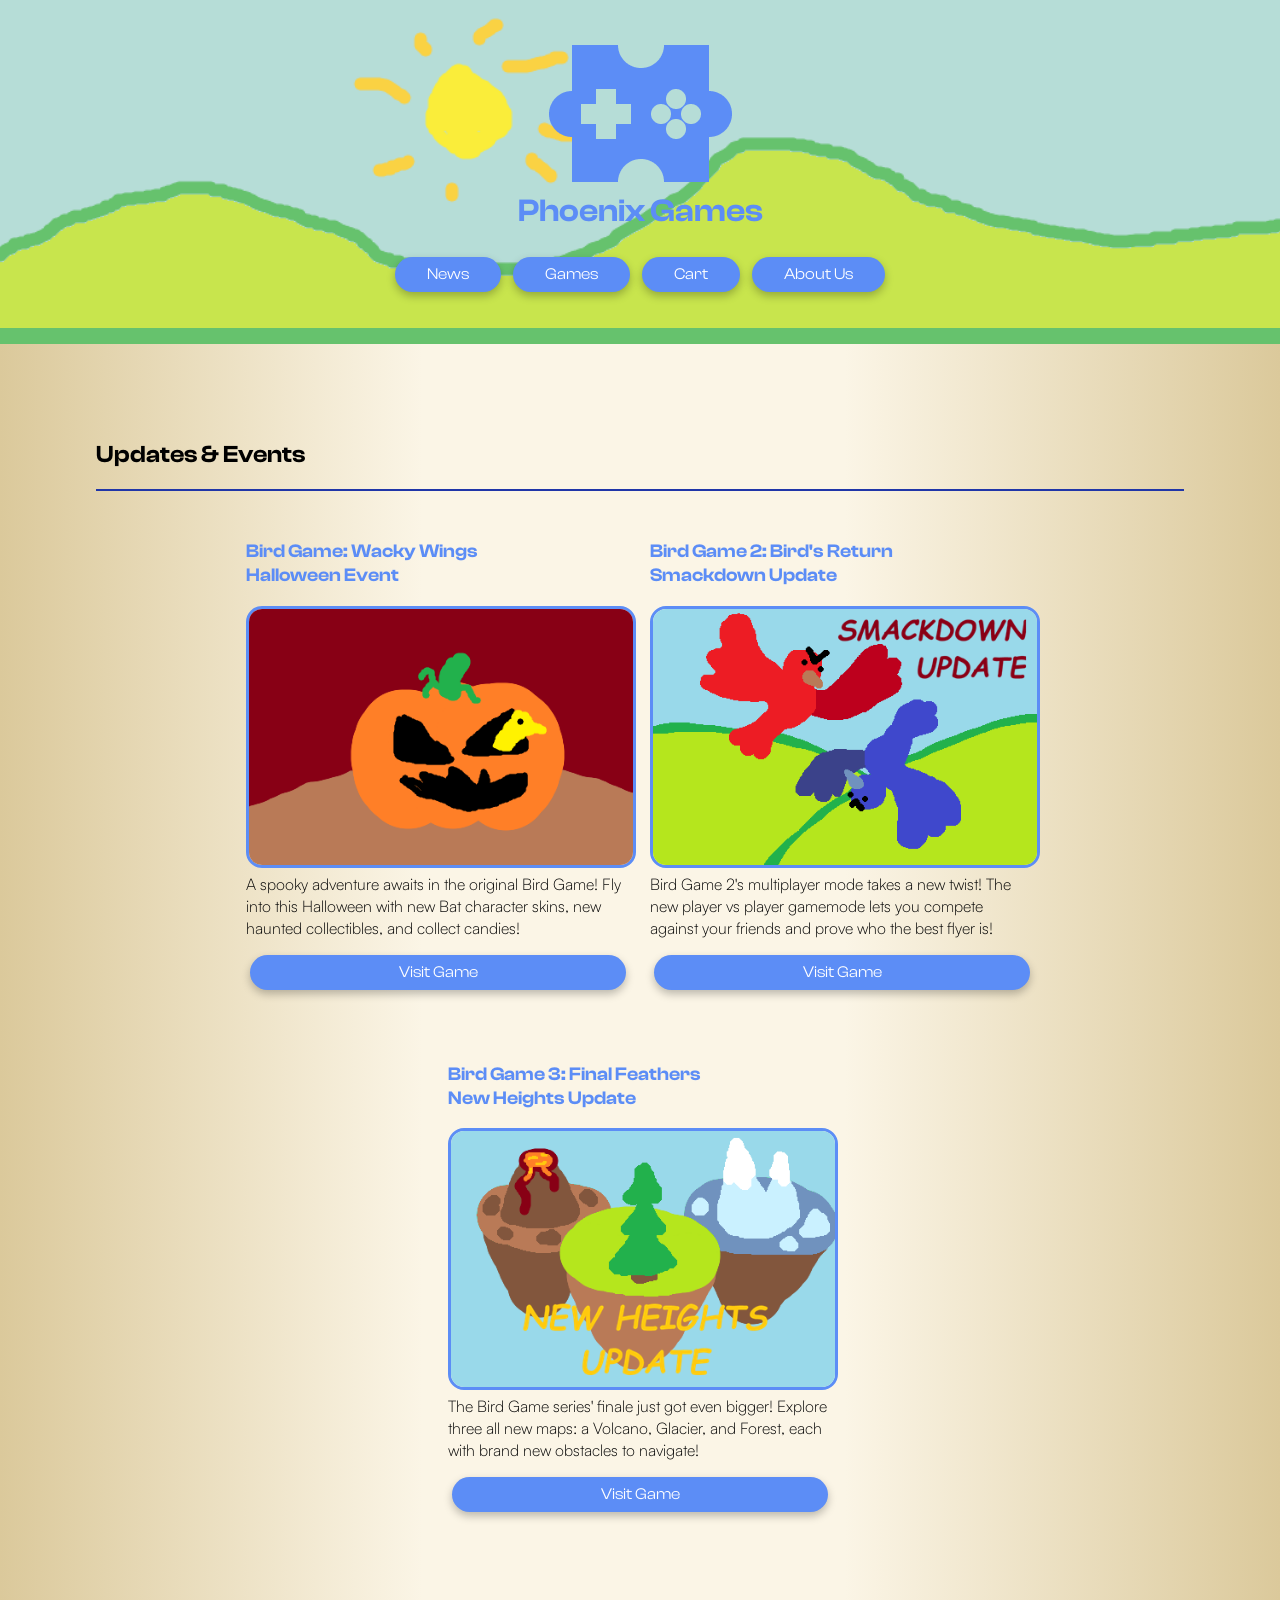
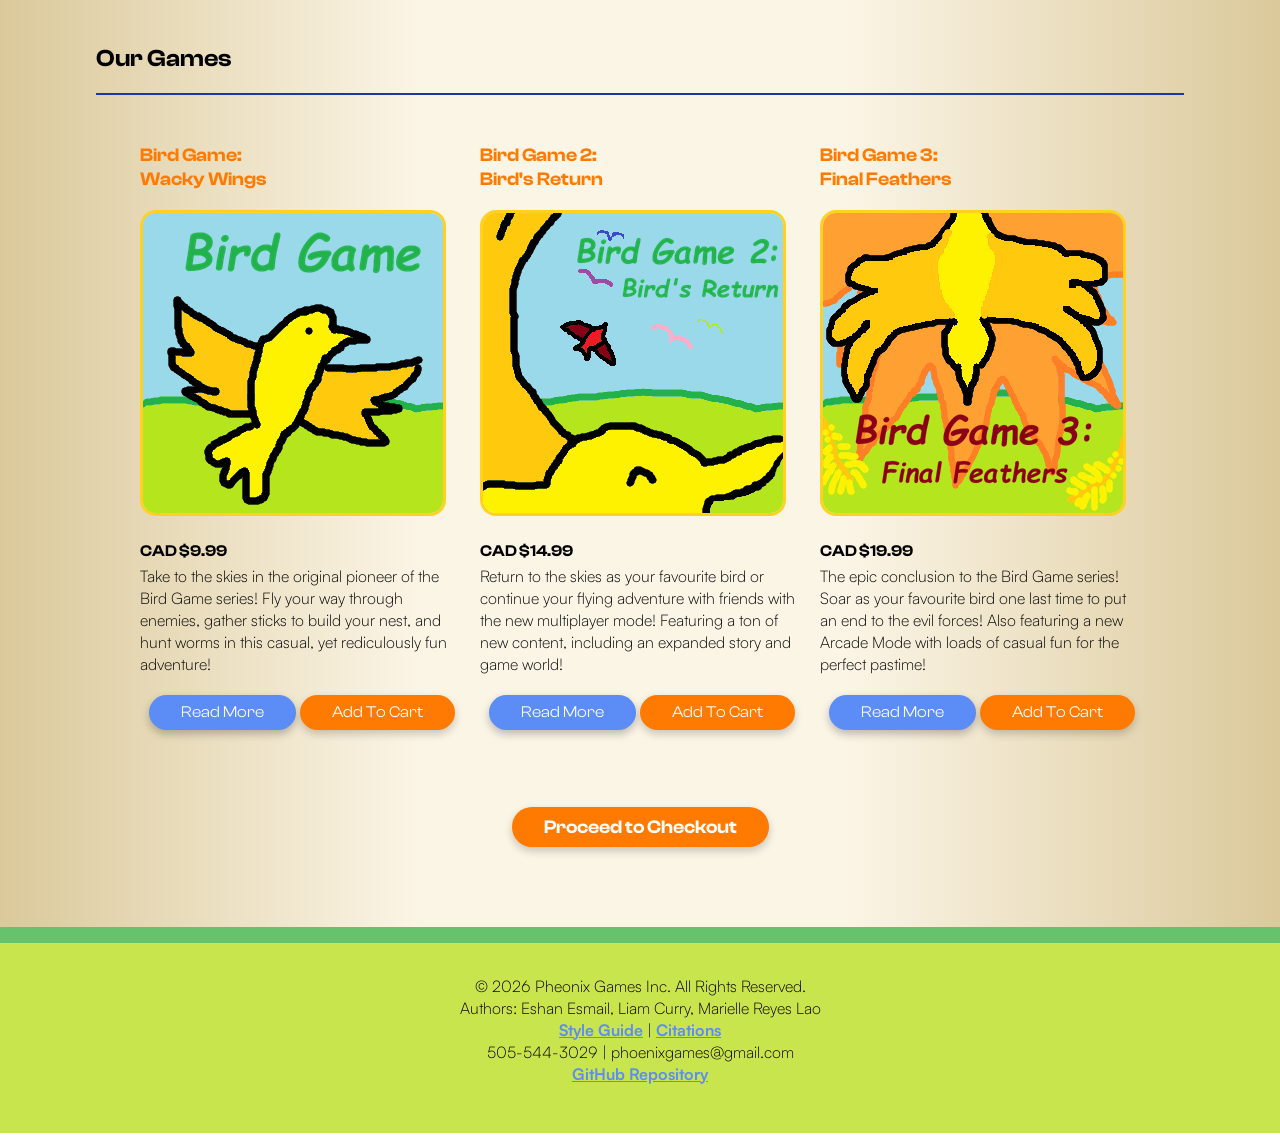
==== commit 484cc8a7: "HTML Validation fixes" ====
--- a/P1-Style_Guide_Template/P1-Style_Guide_Template/index.html
+++ b/P1-Style_Guide_Template/P1-Style_Guide_Template/index.html
@@ -1,180 +1,182 @@
 <!doctype html>
 <html lang="en">
-  <head>
-    <meta charset="utf-8" />
-    <title>Pheonix Games</title>
-    <link href="css/main.css" type="text/css" rel="stylesheet" />
-    <link href="css/fonts.css" type="text/css" rel="stylesheet" />
-  </head>
 
-  <body>
+<head>
+  <meta charset="utf-8" />
+  <title>Pheonix Games</title>
 
-    <!-- HEADER -->
-    <header id="header">
-      <div class="main-nav">
-        
-        <!-- Logo -->
-        <div class="logo-items">
-          <img class="logo-image" src="img/CompanyLogo.png" alt="Company Logo"/>
-          <h1>Phoenix Games </h1>
+  <link href="css/main.css" type="text/css" rel="stylesheet" />
+  <link href="css/fonts.css" type="text/css" rel="stylesheet" />
+</head>
+
+<body>
+  <!-- NAV -->
+  <header id="header">
+    <div class="main-nav">
+      <div class="logo-items">
+        <h1>
+          <img class="logo-image" src="img/CompanyLogo.png" alt="Company Logo" /> <br />
+          Phoenix Games
+        </h1>
+      </div>
+      <nav class="nav-buttons">
+        <a href="index.html#events" class="button-nav">News</a>
+        <a href="index.html#product-list" class="button-nav">Games</a>
+        <a href="checkout.html" class="button-nav">Cart</a>
+        <a href="about.html" class="button-nav">About Us</a>
+      </nav>
+    </div>
+  </header>
+
+  <!-- Company Updates -->
+  <h2 class="header-margin" id="events">Updates & Events</h2>
+  <section class="element">
+    <div class="product-list-flexbox">
+      <div>
+        <section class="event-list-item">
+          <h3 class="event-name">
+            Bird Game: Wacky Wings <br />
+            Halloween Event
+          </h3>
+          <a class="event-image-link" href="birdgame1.html">
+            <img class="event-image" src="img/HalloweenEvent.png" alt="Thumbnail for Bird Game's Halloween Event"/>
+          </a>
+        </section>
+        <p class="event-list-description">
+          A spooky adventure awaits in the original Bird Game!
+          Fly into this Halloween with new Bat character skins,
+          new haunted collectibles, and collect candies!
+        </p>
+        <a class="button-nav centered" href="birdgame1.html">Visit Game</a>
+      </div>
+
+      <div>
+        <section class="event-list-item">
+          <h3 class="event-name">
+            Bird Game 2: Bird's Return <br />
+            Smackdown Update
+          </h3>
+          <a class="event-image-link" href="birdgame2.html">
+            <img class="event-image" src="img/SmackdownUpdate.png" alt="Thumbnail for Bird Game 2's Smackdown Update" />
+          </a>
+        </section>
+        <p class="event-list-description">
+          Bird Game 2's multiplayer mode takes a new twist!
+          The new player vs player gamemode lets you compete
+          against your friends and prove who the best flyer is!
+        </p>
+        <a class="button-nav centered" href="birdgame2.html">Visit Game</a>
+      </div>
+
+      <div>
+        <section class="event-list-item">
+          <h3 class="event-name">
+            Bird Game 3: Final Feathers <br />
+            New Heights Update
+          </h3>
+          <a class="event-image-link" href="birdgame3.html">
+            <img class="event-image" src="img/NewHeightsUpdate.png" alt="Thumbnail for Bird Game 3's New Heights Update" />
+          </a>
+        </section>
+        <p class="event-list-description">
+          The Bird Game series' finale just got even bigger!
+          Explore three all new maps: a Volcano, Glacier, and Forest,
+          each with brand new obstacles to navigate!
+        </p>
+        <a class="button-nav centered" href="birdgame3.html">Visit Game</a>
+      </div>
+    </div>
+  </section>
+
+  <!-- Product Listing -->
+  <h2 class="header-margin" id="product-list">Our Games</h2>
+  <section class="element">
+    <div class="product-list-flexbox">
+      <div>
+        <section class="product-list-item">
+          <h3 class="product-name">
+            Bird Game: <br />
+            Wacky Wings
+          </h3>
+          <a class="product-image-link" href="birdgame1.html">
+            <img class="product-image" src="img/BirdGame1.png" alt="Video game cover image of Bird Game 1"/>
+          </a>
+        </section>
+        <h4>CAD $9.99</h4>
+        <p class="product-list-description">
+          Take to the skies in the original pioneer of the Bird Game series!
+          Fly your way through enemies, gather sticks to build your nest, and
+          hunt worms in this casual, yet rediculously fun adventure!
+        </p>
+        <div class="centered">
+          <a class="button-nav" href="birdgame1.html">Read More</a>
+          <a class="button-input" href="checkout.html">Add To Cart</a>
         </div>
+      </div>
 
-        <!-- Navigation -->
-        <nav class="nav-buttons">
-          <a href="index.html#events" class="button-nav">News</a>
-          <a href="index.html#product-list" class="button-nav">Games</a>
-          <a href="checkout.html" class="button-nav">Cart</a>
-          <a href="about.html" class="button-nav">About Us</a>
-        </nav>
+      <div>
+        <section class="product-list-item">
+          <h3 class="product-name">
+            Bird Game 2: <br />
+            Bird's Return
+          </h3>
+          <a class="product-image-link" href="birdgame2.html">
+            <img class="product-image" src="img/BirdGame2.png" alt="Video game cover image of Bird Game 2"/>
+          </a>
+        </section>
+        <h4>CAD $14.99</h4>
+        <p class="product-list-description">
+          Return to the skies as your favourite bird or continue your flying
+          adventure with friends with the new multiplayer mode! Featuring a
+          ton of new content, including an expanded story and game world!
+        </p>
+        <div class="centered">
+          <a class="button-nav" href="birdgame2.html">Read More</a>
+          <a class="button-input" href="checkout.html">Add To Cart</a>
+        </div>
+      </div>
 
+      <div>
+        <section class="product-list-item">
+          <h3 class="product-name">
+            Bird Game 3: <br />
+            Final Feathers
+          </h3>
+          <a class="product-image-link" href="birdgame3.html">
+            <img class="product-image" src="img/BirdGame3.png" alt="Video game cover image of Bird Game 3" />
+          </a>
+        </section>
+        <h4>CAD $19.99</h4>
+        <p class="product-list-description">
+          The epic conclusion to the Bird Game series! Soar as your favourite
+          bird one last time to put an end to the evil forces! Also featuring
+          a new Arcade Mode with loads of casual fun for the perfect pastime!
+        </p>
+        <div class="centered">
+          <a class="button-nav" href="birdgame3.html">Read More</a>
+          <a class="button-input" href="checkout.html">Add To Cart</a>
+        </div>
       </div>
-    </header>
+    </div>
+  </section>
 
-    <!-- MAIN CONTENT -->
-    <main class="content">
+  <br />
 
-      
-      <!-- Event Section -->
-      <section class="element">
-        <h2 class="header-margin" id="events">Updates & Events</h2>
-        
-        <div class="product-list-flexbox">
-          <div>
-            <section class="event-list-item">
-              <h3 class="event-name">Bird Game: Wacky Wings <br />Halloween Event </h3>
-              <a class="event-image-link" href="birdgame1.html">
-                <img class="event-image" src="img/HalloweenEvent.png" alt="Thumbnail for Bird Game's Halloween Event" width="100%" height="100%"/>
-              </a>
+  <h3 class="centered">
+    <a class="button-input" href="checkout.html">Proceed to Checkout</a>
+  </h3>
 
-              <p class="event-list-description">
-                A spooky adventure awaits in the original Bird Game! 
-                Fly into this Halloween with new Bat character skins,
-                new haunted collectibles, and collect candies!
-              </p>
-
-              <a class="button-nav" href="birdgame1.html">Visit Game</a>
-            </section>
-          </div>
-
-          <div>
-            <section class="event-list-item">
-              <h3 class="event-name">Bird Game 2: Bird's Return <br /> Smackdown Update </h3>
-              <a class="event-image-link" href="birdgame1.html">
-                <img class="event-image" src="img/SmackdownUpdate.png" alt="Thumbnail for Bird Game 2's Smackdown Update" width="100%" height="100%"/>
-              </a>
-
-              <p class="event-list-description">
-                Bird Game 2's multiplayer mode takes a new twist!
-                The new player vs player gamemode lets you compete 
-                against your friends and prove who the best flyer is!
-              </p>
-
-              <a class="button-nav" href="birdgame1.html">Visit Game</a>
-            </section>
-          </div>
-
-          <div>
-            <section class="event-list-item">
-              <h3 class="event-name">Bird Game 3: Final Feathers <br /> New Heights Update </h3>
-              <a class="event-image-link" href="birdgame1.html"> 
-                <img class="event-image" src="img/NewHeightsUpdate.png" alt="Thumbnail for Bird Game 3's New Heights Update" width="100%" height="100%"/>
-              </a>
-              
-              <p class="event-list-description">
-                The Bird Game series' finale just got even bigger!
-                Explore three all new maps: a Volcano, Glacier, and Forest, 
-                each with brand new obstacles to navigate!
-              </p>
-
-              <a class="button-nav" href="birdgame1.html">Visit Game</a>
-            </section>
-          </div>
-        </div>
-      </section>
-
-      
-      <!-- Product Listing Section -->
-      <section class="element">
-        <h2 class="header-margin" id="product-list">Our Games</h2>
-      
-        <div class="product-list-flexbox">
-          <div>
-            <section class="product-list-item">
-              <h3 class="product-name">Bird Game: <br />Wacky Wings</h3>
-              <a class="product-image-link" href="birdgame1.html">
-                <img class="product-image" src="img/BirdGame1.png" alt="Video game cover image of Bird Game 1" width="100%" height="100%"/>
-              </a>
-              
-              <h4>CAD $9.99</h4>
-
-              <p class="product-list-description">
-                Take to the skies in the original pioneer of the Bird Game series!
-                Fly your way through enemies, gather sticks to build your nest, and
-                hunt worms in this casual, yet rediculously fun adventure!
-              </p>
-
-              <a class="button-nav" href="birdgame1.html">Read More</a>
-              <a class="button-input" href="checkout.html">Add To Cart</a>
-            </section>
-          </div>
-
-          <div>
-            <section class="product-list-item">
-              <h3 class="product-name">Bird Game 2: <br />Bird's Return</h3>
-              <a class="product-image-link" href="birdgame1.html">
-                <img class="product-image" src="img/BirdGame2.png" alt="Video game cover image of Bird Game 2" width="100%" height="100%"/>
-              </a>
-              
-              <h4>CAD $14.99</h4>
-              
-              <p class="product-list-description">
-                Return to the skies as your favourite bird or continue your flying
-                adventure with friends with the new multiplayer mode! Featuring a
-                ton of new content, including an expanded story and game world!
-              </p>
-              
-              <a class="button-nav" href="birdgame1.html">Read More</a>
-              <a class="button-input" href="checkout.html">Add To Cart</a>
-            </section>
-          </div>
-
-          <div>
-            <section class="product-list-item">
-              <h3 class="product-name">Bird Game 3: <br />Final Feathers</h3>
-              <a class="product-image-link" href="birdgame1.html">
-                <img class="product-image" src="img/BirdGame3.png" alt="Video game cover image of Bird Game 3" width="100%" height="100%"/>
-              </a>
-
-              <h4>CAD $12.99</h4>
-
-              <p class="product-list-description">
-                The epic conclusion to the Bird Game series! Soar as your favourite
-                bird one last time to put an end to the evil forces! Also featuring
-                a new Arcade Mode with loads of casual fun for the perfect pastime!
-              </p>
-
-              <a class="button-nav" href="birdgame1.html">Read More</a>
-              <a class="button-input" href="checkout.html">Add To Cart</a>
-            </section>
-          </div>
-
-        </div>
-      </section>
-
-      <!-- Checkout Button -->
-      <br /> <h3 class="centered"> <a class="button-input" href="checkout.html">Proceed to Checkout</a> </h3> <br />
-
-    </main>
-  </body>
-
-  <!-- FOOTER -->
   <footer>
     <p class="footer-info">
-        © 2026 Pheonix Games Inc. All Rights Reserved.<br/>
-        Authors: Eshan Esmail, Liam Curry, Marielle Reyes Lao<br/>
-        <a href="styleguide/styleguide.html">Style Guide</a> | <a href="styleguide/styleguide.html#citations">Citations</a><br/>
-        505-544-3029 | phoenixgames@gmail.com<br/>
-        <a href="https://github.com/Kretaceous/IAT-339_P01">GitHub Repository</a>
+      © 2026 Pheonix Games Inc. All Rights Reserved.<br />
+      Authors: Eshan Esmail, Liam Curry, Marielle Reyes Lao<br />
+      <a href="styleguide/styleguide.html">Style Guide</a> | <a
+        href="styleguide/styleguide.html#citations">Citations</a><br />
+      505-544-3029 | phoenixgames@gmail.com<br />
+      <a href="https://github.com/Kretaceous/IAT-339_P01">GitHub Repository</a>
     </p>
   </footer>
+
+</body>
+
 </html>
--- a/P1-Style_Guide_Template/P1-Style_Guide_Template/css/main.css
+++ b/P1-Style_Guide_Template/P1-Style_Guide_Template/css/main.css
@@ -2,103 +2,32 @@
   STYLE GUIDE STYLING 
   Default styling for the style guide 
 */
-html {
-  background-color: #2036a8;
-}
-
 body {
-  margin: 0;
+  background-color: #fbf5e6;
   font-family: "Satoshi";
   font-weight: normal;
-}
-
-main {
-  background-color: #fbf5e6;
+  margin-left: 6rem;
+  margin-right: 6rem;
+
+  /* Prevent clipping for header and footer that are set to 100vw */
+  overflow-x: clip;
+
   /* Gradient stretches across the entire scrollable page */
-  background: linear-gradient(to right,
-      #dbc99b 0%,
-      #fbf5e6 33%,
-      #fbf5e6 66%,
-      #dbc99b 100%);
-  
-  padding-top: 6rem;
-  /*margin-left: 90px;
-  margin-right: 90px;*/
-}
-
-header {
-  text-align: center;
-  align-items: center;
-  background-image: url("../img/SkyBanner.png");
-  background-repeat: no-repeat;
-  background-size: cover;
-  background-position: center center;
-  border-bottom: 0.5rem solid #2b9127;
-  padding-top: 2rem;
+  background: linear-gradient(
+    to right,
+    #dbc99b 0%,
+    #fbf5e6 33%,
+    #fbf5e6 66%,
+    #dbc99b 100%
+  );
+}
+
+.element {
   padding-bottom: 2rem;
-
-  /* Pushes header to screen edge, while keeping page padding */
-  width: 100vw;
-  position: relative;
-  left: 50%;
-  right: 50%;
-  margin-left: -50vw;
-  margin-right: -50vw;
-}
-
-footer {
-  text-align: center;
-  align-items: center;
-  padding-top: 2rem;
-  padding-bottom: 1rem;
-  
-  /* Pushes footer to screen edge, while keeping page padding */
-  width: 100vw;
-  position: relative;
-  left: 50%;
-  right: 50%;
-  margin-left: -50vw;
-  margin-right: -50vw;
-
-  background-color: #85c560;;
-  border-top: 0.5rem solid #2b9127;
-}
-
-p {
-  color:#272626;
-}
-
-/* Experimental, basic checkerboard background that scrolls infinitely*/
-.background-pattern {
-  background-image: url("../img/BasicPattern.png");
-  z-index: -1;
-  background-repeat: repeat;
-  background-size: 128px 128px;
-
-  inset: 0;
-  margin: 0;
-  padding: 0;
-
-  animation: diagonal-scroll 10s linear infinite;
-}
-
-@keyframes diagonal-scroll {
-  from{background-position: 0 0;}
-  to {background-position: 128px 128px;}
-}
-
-section {
-  margin-left: 50px;
-  margin-right: 50px;
-  padding-bottom: 6rem;
-}
-
-section h2 {
-  border-bottom-style: solid;
-  border-bottom-color: #2036a8;
-  margin: 0;
-}
-
+  border-top-width: 0.15rem;
+  border-top-style: solid;
+  border-top-color: #2036a8;
+}
 
 nav a {
   color: #5c8df6;
@@ -123,46 +52,26 @@
   INTERACTIVE ELEMENTS -------------------
 */
 
-/* Styling for the buttons */
-.button-input, .button-nav, .submit-button, .reset-button {
+/* Styling for the input buttons */
+.button-input {
   display: inline-block;
-  align-items: center;
-
   padding: 0.5rem;
-  min-width: 7rem;
-  min-height: 1.1rem;
-  transition-duration: 0.5s;
-  border-radius: 25px;
-  margin: 0.25rem;
-  box-shadow: 0 4px 8px rgba(0, 0, 0, 0.25);
+
+  color: white;
+  background-color: #ff7a00;
 
   text-decoration: none;
   font-family: "Clash Display";
-  text-align: center;
-  outline: none;
-
-  white-space: nowrap;
-}
-
-.button-input {
-  color: white;
-  background-color: #ff7a00;
-}
-
-.button-nav {
-  color: white;
-  background-color: #5c8df6;
-}
-
-.submit-button {
-  color: white;
-  background-color: #ff7a00;
-  border: none;
-}
-
-.reset-button {
-  color: white;
-  background-color: #5c8df6;
+
+  outline: none;
+  border-radius: 25px;
+  box-shadow: 0 4px 8px rgba(0, 0, 0, 0.2);
+  /* horizontal offset | vertical offset | blur radius | color */
+
+  padding-left: 2rem;
+  padding-right: 2rem;
+  
+  transition-duration: 0.5s;
 }
 
 .button-input:hover,
@@ -184,11 +93,75 @@
 }
 
 /* Styling for the navigation buttons */
+.button-nav {
+  display: inline-block;
+  padding: 0.5rem;
+  margin: 0.25rem;
+
+  color: white;
+  background-color: #5c8df6;
+
+  text-decoration: none;
+  font-family: "Clash Display";
+
+  outline: none;
+  border-radius: 25px;
+  box-shadow: 0 4px 8px rgba(0, 0, 0, 0.25);
+  /* horizontal offset | vertical offset | blur radius | color */
+
+  padding-left: 2rem;
+  padding-right: 2rem;
+
+  transition-duration: 0.5s;
+}
+
 .button-nav:hover,
 .button-nav:focus {
   color: white;
   background-color: #2036a8;
   scale: 1.05;
+}
+
+/* Submit Button */
+.submit-button {
+  display: inline-block;
+  padding: 0.5rem;
+
+  color: white;
+  background-color: #ff7a00;
+
+  text-decoration: none;
+  font-family: "Clash Display";
+
+  border-radius: 25px;
+  box-shadow: 0 4px 8px rgba(0, 0, 0, 0.2);
+  /* horizontal offset | vertical offset | blur radius | color */
+
+  transition-duration: 0.5s;
+
+  border: none;
+  outline: none;
+}
+
+/* Reset Button */
+.reset-button {
+  display: inline-block;
+  padding: 0.5rem;
+
+  color: white;
+  background-color: #5c8df6;
+
+  text-decoration: none;
+  font-family: "Clash Display";
+
+  border-radius: 25px;
+  box-shadow: 0 4px 8px rgba(0, 0, 0, 0.2);
+  /* horizontal offset | vertical offset | blur radius | color */
+
+  transition-duration: 0.5s;
+
+  border: none;
+  outline: none;
 }
 
 /* Image Link */
@@ -247,7 +220,8 @@
   border: 2px solid #ff7a00;
 }
 
-input[type="radio"]:not(:disabled):hover {
+input[type="radio"]:not(:disabled):hover, 
+input[type="radio"]:not(:disabled):focus{
   scale: 1.05;
   box-shadow: 0 4px 8px rgba(0, 0, 0, 0.25);
   transition-duration: 0.25s;
@@ -313,8 +287,12 @@
   color: #5c8df6;
 }
 
+.header-margin {
+  margin-top: 6rem;
+}
+
 .header-margin2 {
-  padding-top: 3rem;
+  margin-top: 3rem;
 }
 
 h4 {
@@ -344,6 +322,25 @@
 /* 
   COMBINED ELEMENTS -------------------
 */
+
+.main-nav {
+  box-sizing: border-box;
+  display: flex;
+  flex-direction: column;
+  align-items: center;
+  text-align: center;
+  padding: 2rem;
+  background-image: url("../img/SkyBanner.png");
+  background-repeat: no-repeat;
+  background-size: cover;
+
+  /* Pushes header to screen edge, while keeping page padding */
+  width: 100vw;
+  margin-left: -6rem;
+  margin-top: -1rem;
+  margin-bottom: 2rem;
+  border-bottom: 1rem solid #66c26d;
+}
 
 /* Product list stuff */
 .product-name {
@@ -396,19 +393,21 @@
 }
 
 .event-image {
+  width: 100%;
+  height: 100%;
   border-radius: 1em;
   border: 0.2em solid #5c8df6;
   object-fit: fill;
 }
 
 .event-list-description {
-  max-width: 25rem;
+  max-width: 24rem;
 }
 
 .event-list-item {
   text-decoration: none;
   transition-duration: 0.5s;
-  max-width: 25rem;
+  max-width: 24rem;
 }
 
 .event-image-link:focus,
@@ -512,6 +511,24 @@
   height: auto;
 }
 
+footer {
+  text-align: center;
+  background-color: #c8e54d;
+  border-top: 1rem solid #66c26d;
+  padding-top: 2rem;
+  padding-bottom: 2rem;
+  margin-top: 5rem;
+
+  /* Pushes footer to screen edge, while keeping page padding */
+  width: 100vw;
+  margin-left: -6rem;
+  margin-bottom: -4rem;
+}
+
+.element footer {
+  margin-bottom: 0;
+}
+
 /* NEW CSS things for Detail Product Page */
 .game-info dt {
   font-family: "Clash Display";
@@ -543,9 +560,19 @@
 }
 
 .game-review-input {
-  width: 100%;
-  height: 100%;
-  padding-bottom: 10rem;
+  width: 20rem;
+  min-height: 10rem;
+  resize: none;
+}
+
+fieldset {
+  border: none;
+}
+
+.submitreview {
+  width: 20rem;
+  border: none;
+  outline: none;
 }
 
 .game-buttons {
@@ -579,16 +606,11 @@
 /* Meet the Team - 3 column grid */
 .team-grid {
   display: grid;
-  flex-direction: column;
-  text-align: center;
-  align-items: center;
-  padding-top: 1rem;
-
   grid-template-columns: repeat(3, 1fr);
   gap: 2rem;
+  width: 100%;
   max-width: 50rem;
   margin-top: 1rem;
-  margin-inline: auto;
 }
 
 .team-card {
@@ -626,4 +648,139 @@
   .team-grid {
     grid-template-columns: 1fr;
   }
-}+}
+
+.checkout-layout {
+  display: grid;
+  grid-template-columns: minmax(0, 30rem) minmax(0, 1fr);
+  gap: 3rem;
+  max-width: 1200px;
+  margin: 0 auto;
+  align-items: start;
+}
+
+.checkout-layout .element {
+  border-top: none;
+}
+
+.checkout-layout .payment-form {
+  background-color: white;
+  border: 2px solid #2036a8;
+  border-radius: 25px;
+  padding: 1rem 1.5rem 1.5rem;
+  box-shadow: 0 8px 8px rgba(0, 0, 0, 0.1);
+}
+
+.checkout-layout .payment-form form {
+  padding: 0.5rem 0;
+}
+
+.checkout-layout .payment-form label {
+  color: #2036a8;
+}
+
+.checkout-layout .form-input {
+  width: 100%;
+  box-sizing: border-box;
+  padding: 0.7rem 0.9rem;
+  font-size: 1rem;
+  background-color: #fbf5e6;
+}
+
+.checkout-layout .form-input::placeholder {
+  color: #7a7a7a;
+}
+
+.checkout-layout .form-input:hover,
+.checkout-layout .form-input:focus,
+.checkout-layout .form-input:not(:placeholder-shown) {
+  background-color: #ffd21f;
+  border: 2px solid #ff7a00;
+}
+
+.checkout-layout .payment-form .button-input {
+  display: block;
+  text-align: center;
+  padding: 1rem;
+  font-size: 1.25rem;
+}
+
+.checkout-layout .checkout-table {
+  width: 100%;
+  border: 2px solid #2036a8;
+}
+
+/* "Game" and "Total" labels on the left */
+.checkout-layout .checkout-table th:first-child {
+  text-align: left;
+}
+
+/* Prices, quantity and totals on the right so the decimals line up */
+.checkout-layout .checkout-table th:not(:first-child),
+.checkout-layout .checkout-table td:not(.game-cell) {
+  text-align: right;
+  font-variant-numeric: tabular-nums;
+  white-space: nowrap;
+}
+
+/* Thin line between game rows */
+.checkout-layout .checkout-table td {
+  border-bottom: 1px solid #efe6cf;
+}
+
+/* Thumbnail on the left, game name beside it */
+.checkout-layout .game-cell {
+  display: flex;
+  flex-direction: row-reverse;
+  justify-content: flex-end;
+  align-items: center;
+  gap: 1rem;
+  text-align: left;
+}
+
+.checkout-layout .checkout-table img {
+  width: 64px;
+  margin: 0;
+  flex-shrink: 0;
+}
+
+.checkout-layout .game-name {
+  color: #2036a8;
+}
+
+/* Bigger total */
+.checkout-layout .total-row th {
+  font-size: 1.25rem;
+}
+
+@media (max-width: 1100px) {
+  .checkout-layout {
+    grid-template-columns: minmax(0, 1fr);
+    max-width: 600px;
+    gap: 1rem;
+  }
+}
+
+@media (max-width: 650px) {
+  .checkout-layout {
+    margin-left: -5rem;
+    margin-right: -5rem;
+  }
+
+  .checkout-layout .checkout-table th,
+  .checkout-layout .checkout-table td {
+    padding: 0.6rem;
+  }
+
+  .checkout-layout .checkout-table th:not(:first-child) {
+    white-space: normal;
+  }
+
+  .checkout-layout .checkout-table img {
+    width: 48px;
+  }
+}
+
+pre {
+  white-space: pre-wrap;
+}
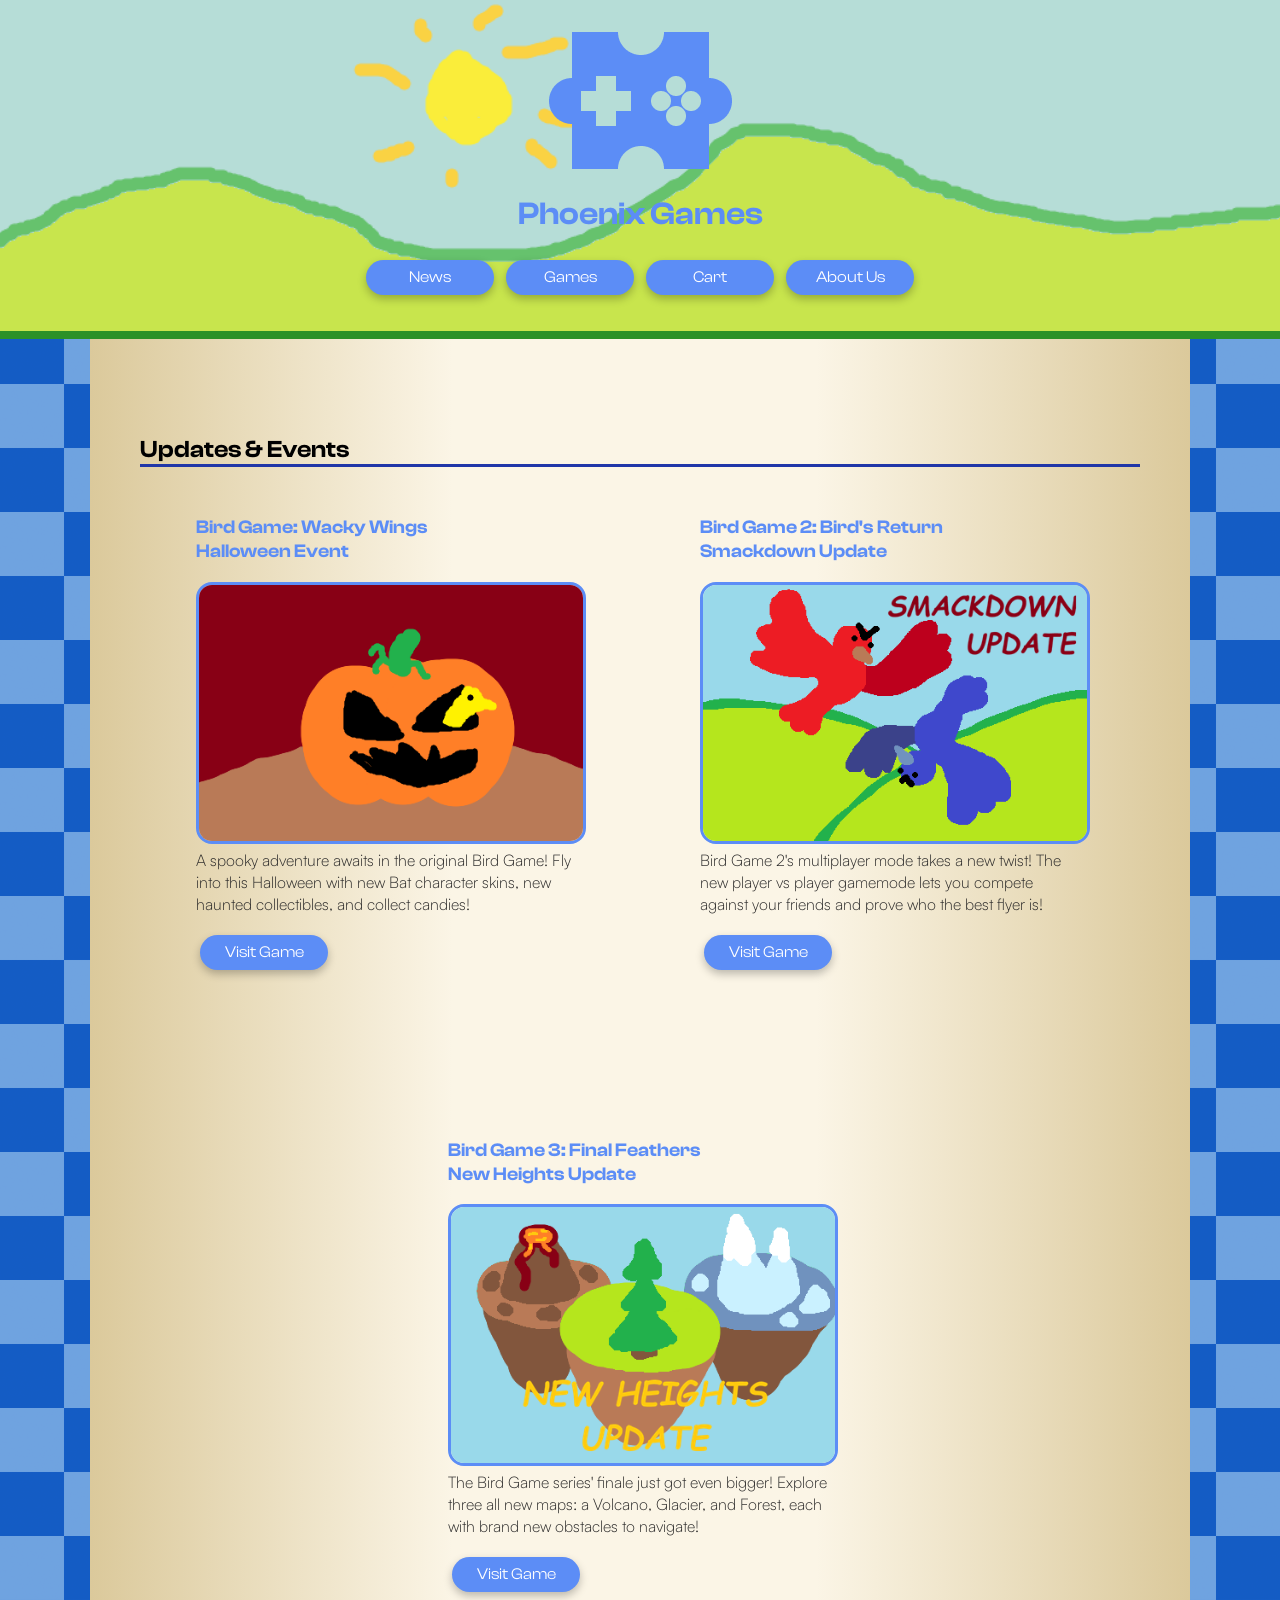
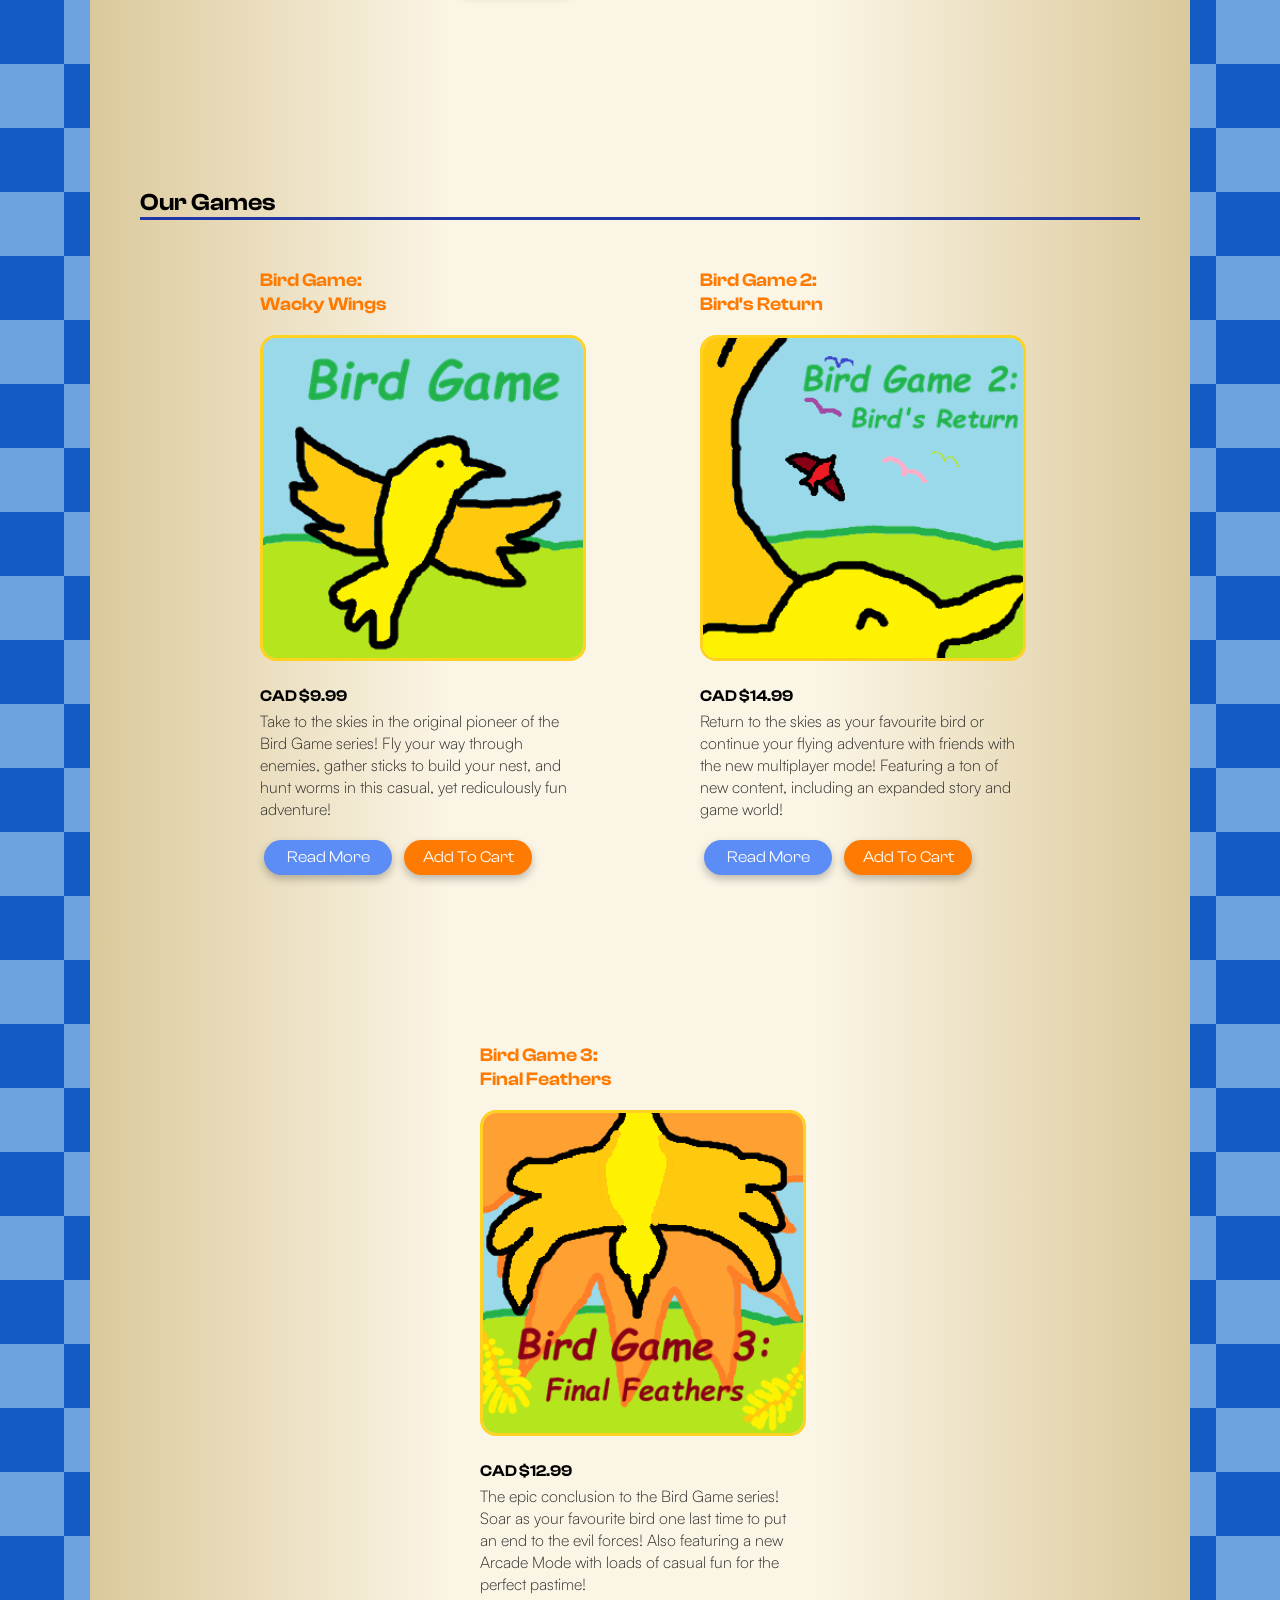
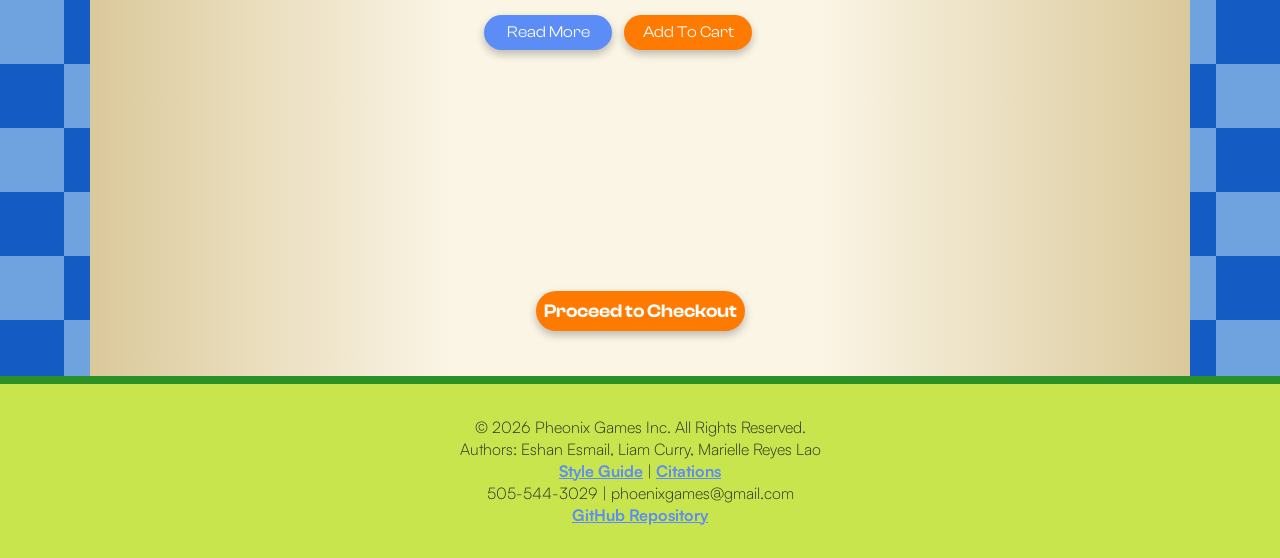
==== commit 644b58c7: "Adding cleaner code/branch differences into main ver" ====
--- a/P1-Style_Guide_Template/P1-Style_Guide_Template/index.html
+++ b/P1-Style_Guide_Template/P1-Style_Guide_Template/index.html
@@ -1,182 +1,180 @@
 <!doctype html>
 <html lang="en">
+  <head>
+    <meta charset="utf-8" />
+    <title>Pheonix Games</title>
+    <link href="css/main.css" type="text/css" rel="stylesheet" />
+    <link href="css/fonts.css" type="text/css" rel="stylesheet" />
+  </head>
 
-<head>
-  <meta charset="utf-8" />
-  <title>Pheonix Games</title>
+  <body class="background-pattern">
 
-  <link href="css/main.css" type="text/css" rel="stylesheet" />
-  <link href="css/fonts.css" type="text/css" rel="stylesheet" />
-</head>
+    <!-- HEADER -->
+    <header id="header">
+      <div class="main-nav">
+        
+        <!-- Logo -->
+        <div class="logo-items">
+          <img class="logo-image" src="img/CompanyLogo.png" alt="Company Logo"/>
+          <h1>Phoenix Games </h1>
+        </div>
 
-<body>
-  <!-- NAV -->
-  <header id="header">
-    <div class="main-nav">
-      <div class="logo-items">
-        <h1>
-          <img class="logo-image" src="img/CompanyLogo.png" alt="Company Logo" /> <br />
-          Phoenix Games
-        </h1>
+        <!-- Navigation -->
+        <nav class="nav-buttons">
+          <a href="index.html#events" class="button-nav">News</a>
+          <a href="index.html#product-list" class="button-nav">Games</a>
+          <a href="checkout.html" class="button-nav">Cart</a>
+          <a href="about.html" class="button-nav">About Us</a>
+        </nav>
+
       </div>
-      <nav class="nav-buttons">
-        <a href="index.html#events" class="button-nav">News</a>
-        <a href="index.html#product-list" class="button-nav">Games</a>
-        <a href="checkout.html" class="button-nav">Cart</a>
-        <a href="about.html" class="button-nav">About Us</a>
-      </nav>
-    </div>
-  </header>
+    </header>
 
-  <!-- Company Updates -->
-  <h2 class="header-margin" id="events">Updates & Events</h2>
-  <section class="element">
-    <div class="product-list-flexbox">
-      <div>
-        <section class="event-list-item">
-          <h3 class="event-name">
-            Bird Game: Wacky Wings <br />
-            Halloween Event
-          </h3>
-          <a class="event-image-link" href="birdgame1.html">
-            <img class="event-image" src="img/HalloweenEvent.png" alt="Thumbnail for Bird Game's Halloween Event"/>
-          </a>
-        </section>
-        <p class="event-list-description">
-          A spooky adventure awaits in the original Bird Game!
-          Fly into this Halloween with new Bat character skins,
-          new haunted collectibles, and collect candies!
-        </p>
-        <a class="button-nav centered" href="birdgame1.html">Visit Game</a>
-      </div>
+    <!-- MAIN CONTENT -->
+    <main class="content">
 
-      <div>
-        <section class="event-list-item">
-          <h3 class="event-name">
-            Bird Game 2: Bird's Return <br />
-            Smackdown Update
-          </h3>
-          <a class="event-image-link" href="birdgame2.html">
-            <img class="event-image" src="img/SmackdownUpdate.png" alt="Thumbnail for Bird Game 2's Smackdown Update" />
-          </a>
-        </section>
-        <p class="event-list-description">
-          Bird Game 2's multiplayer mode takes a new twist!
-          The new player vs player gamemode lets you compete
-          against your friends and prove who the best flyer is!
-        </p>
-        <a class="button-nav centered" href="birdgame2.html">Visit Game</a>
-      </div>
+      
+      <!-- Event Section -->
+      <section class="element">
+        <h2 class="header-margin" id="events">Updates & Events</h2>
+        
+        <div class="product-list-flexbox">
+          <div>
+            <section class="event-list-item">
+              <h3 class="event-name">Bird Game: Wacky Wings <br />Halloween Event </h3>
+              <a class="event-image-link" href="birdgame1.html">
+                <img class="event-image" src="img/HalloweenEvent.png" alt="Thumbnail for Bird Game's Halloween Event" width="100%" height="100%"/>
+              </a>
 
-      <div>
-        <section class="event-list-item">
-          <h3 class="event-name">
-            Bird Game 3: Final Feathers <br />
-            New Heights Update
-          </h3>
-          <a class="event-image-link" href="birdgame3.html">
-            <img class="event-image" src="img/NewHeightsUpdate.png" alt="Thumbnail for Bird Game 3's New Heights Update" />
-          </a>
-        </section>
-        <p class="event-list-description">
-          The Bird Game series' finale just got even bigger!
-          Explore three all new maps: a Volcano, Glacier, and Forest,
-          each with brand new obstacles to navigate!
-        </p>
-        <a class="button-nav centered" href="birdgame3.html">Visit Game</a>
-      </div>
-    </div>
-  </section>
+              <p class="event-list-description">
+                A spooky adventure awaits in the original Bird Game! 
+                Fly into this Halloween with new Bat character skins,
+                new haunted collectibles, and collect candies!
+              </p>
 
-  <!-- Product Listing -->
-  <h2 class="header-margin" id="product-list">Our Games</h2>
-  <section class="element">
-    <div class="product-list-flexbox">
-      <div>
-        <section class="product-list-item">
-          <h3 class="product-name">
-            Bird Game: <br />
-            Wacky Wings
-          </h3>
-          <a class="product-image-link" href="birdgame1.html">
-            <img class="product-image" src="img/BirdGame1.png" alt="Video game cover image of Bird Game 1"/>
-          </a>
-        </section>
-        <h4>CAD $9.99</h4>
-        <p class="product-list-description">
-          Take to the skies in the original pioneer of the Bird Game series!
-          Fly your way through enemies, gather sticks to build your nest, and
-          hunt worms in this casual, yet rediculously fun adventure!
-        </p>
-        <div class="centered">
-          <a class="button-nav" href="birdgame1.html">Read More</a>
-          <a class="button-input" href="checkout.html">Add To Cart</a>
+              <a class="button-nav" href="birdgame1.html">Visit Game</a>
+            </section>
+          </div>
+
+          <div>
+            <section class="event-list-item">
+              <h3 class="event-name">Bird Game 2: Bird's Return <br /> Smackdown Update </h3>
+              <a class="event-image-link" href="birdgame1.html">
+                <img class="event-image" src="img/SmackdownUpdate.png" alt="Thumbnail for Bird Game 2's Smackdown Update" width="100%" height="100%"/>
+              </a>
+
+              <p class="event-list-description">
+                Bird Game 2's multiplayer mode takes a new twist!
+                The new player vs player gamemode lets you compete 
+                against your friends and prove who the best flyer is!
+              </p>
+
+              <a class="button-nav" href="birdgame1.html">Visit Game</a>
+            </section>
+          </div>
+
+          <div>
+            <section class="event-list-item">
+              <h3 class="event-name">Bird Game 3: Final Feathers <br /> New Heights Update </h3>
+              <a class="event-image-link" href="birdgame1.html"> 
+                <img class="event-image" src="img/NewHeightsUpdate.png" alt="Thumbnail for Bird Game 3's New Heights Update" width="100%" height="100%"/>
+              </a>
+              
+              <p class="event-list-description">
+                The Bird Game series' finale just got even bigger!
+                Explore three all new maps: a Volcano, Glacier, and Forest, 
+                each with brand new obstacles to navigate!
+              </p>
+
+              <a class="button-nav" href="birdgame1.html">Visit Game</a>
+            </section>
+          </div>
         </div>
-      </div>
+      </section>
 
-      <div>
-        <section class="product-list-item">
-          <h3 class="product-name">
-            Bird Game 2: <br />
-            Bird's Return
-          </h3>
-          <a class="product-image-link" href="birdgame2.html">
-            <img class="product-image" src="img/BirdGame2.png" alt="Video game cover image of Bird Game 2"/>
-          </a>
-        </section>
-        <h4>CAD $14.99</h4>
-        <p class="product-list-description">
-          Return to the skies as your favourite bird or continue your flying
-          adventure with friends with the new multiplayer mode! Featuring a
-          ton of new content, including an expanded story and game world!
-        </p>
-        <div class="centered">
-          <a class="button-nav" href="birdgame2.html">Read More</a>
-          <a class="button-input" href="checkout.html">Add To Cart</a>
+      
+      <!-- Product Listing Section -->
+      <section class="element">
+        <h2 class="header-margin" id="product-list">Our Games</h2>
+      
+        <div class="product-list-flexbox">
+          <div>
+            <section class="product-list-item">
+              <h3 class="product-name">Bird Game: <br />Wacky Wings</h3>
+              <a class="product-image-link" href="birdgame1.html">
+                <img class="product-image" src="img/BirdGame1.png" alt="Video game cover image of Bird Game 1" width="100%" height="100%"/>
+              </a>
+              
+              <h4>CAD $9.99</h4>
+
+              <p class="product-list-description">
+                Take to the skies in the original pioneer of the Bird Game series!
+                Fly your way through enemies, gather sticks to build your nest, and
+                hunt worms in this casual, yet rediculously fun adventure!
+              </p>
+
+              <a class="button-nav" href="birdgame1.html">Read More</a>
+              <a class="button-input" href="checkout.html">Add To Cart</a>
+            </section>
+          </div>
+
+          <div>
+            <section class="product-list-item">
+              <h3 class="product-name">Bird Game 2: <br />Bird's Return</h3>
+              <a class="product-image-link" href="birdgame1.html">
+                <img class="product-image" src="img/BirdGame2.png" alt="Video game cover image of Bird Game 2" width="100%" height="100%"/>
+              </a>
+              
+              <h4>CAD $14.99</h4>
+              
+              <p class="product-list-description">
+                Return to the skies as your favourite bird or continue your flying
+                adventure with friends with the new multiplayer mode! Featuring a
+                ton of new content, including an expanded story and game world!
+              </p>
+              
+              <a class="button-nav" href="birdgame1.html">Read More</a>
+              <a class="button-input" href="checkout.html">Add To Cart</a>
+            </section>
+          </div>
+
+          <div>
+            <section class="product-list-item">
+              <h3 class="product-name">Bird Game 3: <br />Final Feathers</h3>
+              <a class="product-image-link" href="birdgame1.html">
+                <img class="product-image" src="img/BirdGame3.png" alt="Video game cover image of Bird Game 3" width="100%" height="100%"/>
+              </a>
+
+              <h4>CAD $12.99</h4>
+
+              <p class="product-list-description">
+                The epic conclusion to the Bird Game series! Soar as your favourite
+                bird one last time to put an end to the evil forces! Also featuring
+                a new Arcade Mode with loads of casual fun for the perfect pastime!
+              </p>
+
+              <a class="button-nav" href="birdgame1.html">Read More</a>
+              <a class="button-input" href="checkout.html">Add To Cart</a>
+            </section>
+          </div>
+
         </div>
-      </div>
+      </section>
 
-      <div>
-        <section class="product-list-item">
-          <h3 class="product-name">
-            Bird Game 3: <br />
-            Final Feathers
-          </h3>
-          <a class="product-image-link" href="birdgame3.html">
-            <img class="product-image" src="img/BirdGame3.png" alt="Video game cover image of Bird Game 3" />
-          </a>
-        </section>
-        <h4>CAD $19.99</h4>
-        <p class="product-list-description">
-          The epic conclusion to the Bird Game series! Soar as your favourite
-          bird one last time to put an end to the evil forces! Also featuring
-          a new Arcade Mode with loads of casual fun for the perfect pastime!
-        </p>
-        <div class="centered">
-          <a class="button-nav" href="birdgame3.html">Read More</a>
-          <a class="button-input" href="checkout.html">Add To Cart</a>
-        </div>
-      </div>
-    </div>
-  </section>
+      <!-- Checkout Button -->
+      <br /> <h3 class="centered"> <a class="button-input" href="checkout.html">Proceed to Checkout</a> </h3> <br />
 
-  <br />
+    </main>
+  </body>
 
-  <h3 class="centered">
-    <a class="button-input" href="checkout.html">Proceed to Checkout</a>
-  </h3>
-
+  <!-- FOOTER -->
   <footer>
     <p class="footer-info">
-      © 2026 Pheonix Games Inc. All Rights Reserved.<br />
-      Authors: Eshan Esmail, Liam Curry, Marielle Reyes Lao<br />
-      <a href="styleguide/styleguide.html">Style Guide</a> | <a
-        href="styleguide/styleguide.html#citations">Citations</a><br />
-      505-544-3029 | phoenixgames@gmail.com<br />
-      <a href="https://github.com/Kretaceous/IAT-339_P01">GitHub Repository</a>
+        © 2026 Pheonix Games Inc. All Rights Reserved.<br/>
+        Authors: Eshan Esmail, Liam Curry, Marielle Reyes Lao<br/>
+        <a href="styleguide/styleguide.html">Style Guide</a> | <a href="styleguide/styleguide.html#citations">Citations</a><br/>
+        505-544-3029 | phoenixgames@gmail.com<br/>
+        <a href="https://github.com/Kretaceous/IAT-339_P01">GitHub Repository</a>
     </p>
   </footer>
-
-</body>
-
 </html>
--- a/P1-Style_Guide_Template/P1-Style_Guide_Template/css/main.css
+++ b/P1-Style_Guide_Template/P1-Style_Guide_Template/css/main.css
@@ -2,32 +2,111 @@
   STYLE GUIDE STYLING 
   Default styling for the style guide 
 */
+
+html {
+  background-color: #5c8df6;
+}
+
 body {
-  background-color: #fbf5e6;
+  margin: 0;
   font-family: "Satoshi";
   font-weight: normal;
-  margin-left: 6rem;
-  margin-right: 6rem;
-
-  /* Prevent clipping for header and footer that are set to 100vw */
-  overflow-x: clip;
-
+}
+
+main {
+  background-color: #fbf5e6;
   /* Gradient stretches across the entire scrollable page */
-  background: linear-gradient(
-    to right,
-    #dbc99b 0%,
-    #fbf5e6 33%,
-    #fbf5e6 66%,
-    #dbc99b 100%
-  );
-}
-
-.element {
+  background: linear-gradient(to right,
+      #dbc99b 0%,
+      #fbf5e6 33%,
+      #fbf5e6 66%,
+      #dbc99b 100%);
+  
+  padding-top: 6rem;
+  margin-left: 90px;
+  margin-right: 90px;
+}
+
+
+
+
+
+header {
+  text-align: center;
+  align-items: center;
+  background-image: url("../img/SkyBanner.png");
+  background-repeat: no-repeat;
+  background-size: cover;
+  background-position: center center;
+  border-bottom: 0.5rem solid #2b9127;
+  padding-top: 2rem;
   padding-bottom: 2rem;
-  border-top-width: 0.15rem;
-  border-top-style: solid;
-  border-top-color: #2036a8;
-}
+
+  /* Pushes header to screen edge, while keeping page padding */
+  width: 100vw;
+  position: relative;
+  left: 50%;
+  right: 50%;
+  margin-left: -50vw;
+  margin-right: -50vw;
+}
+
+footer {
+  text-align: center;
+  align-items: center;
+  padding-top: 2rem;
+  padding-bottom: 1rem;
+  
+  /* Pushes footer to screen edge, while keeping page padding */
+  width: 100vw;
+  position: relative;
+  left: 50%;
+  right: 50%;
+  margin-left: -50vw;
+  margin-right: -50vw;
+
+  background-color: #c8e54d;
+  border-top: 0.5rem solid #2b9127;
+}
+
+p {
+  color:#272626;
+}
+
+
+/*Basic checkerboard background that scrolls infinitely*/
+.background-pattern {
+  background-image: url("../img/BasicPattern.png");
+  z-index: -1;
+  background-repeat: repeat;
+  background-size: 128px 128px;
+
+  inset: 0;
+  margin: 0;
+  padding: 0;
+
+  animation: diagonal-scroll 10s linear infinite;
+}
+
+@keyframes diagonal-scroll {
+  from{background-position: 0 0;}
+  to {background-position: 128px 128px;}
+}
+
+
+section {
+  margin-left: 50px;
+  margin-right: 50px;
+  padding-bottom: 6rem;
+}
+
+section h2 {
+  border-bottom-style: solid;
+  border-bottom-color: #2036a8;
+  margin: 0;
+}
+
+
 
 nav a {
   color: #5c8df6;
@@ -53,25 +132,45 @@
 */
 
 /* Styling for the input buttons */
+.button-input, .button-nav, .submit-button, .reset-button {
+  display: inline-block;
+  align-items: center;
+
+  padding: 0.5rem;
+  min-width: 7rem;
+  min-height: 1.1rem;
+  transition-duration: 0.5s;
+  border-radius: 25px;
+  margin: 0.25rem;
+  box-shadow: 0 4px 8px rgba(0, 0, 0, 0.25);
+
+  text-decoration: none;
+  font-family: "Clash Display";
+  text-align: center;
+  outline: none;
+
+  white-space: nowrap;
+}
+
 .button-input {
-  display: inline-block;
-  padding: 0.5rem;
-
   color: white;
   background-color: #ff7a00;
-
-  text-decoration: none;
-  font-family: "Clash Display";
-
-  outline: none;
-  border-radius: 25px;
-  box-shadow: 0 4px 8px rgba(0, 0, 0, 0.2);
-  /* horizontal offset | vertical offset | blur radius | color */
-
-  padding-left: 2rem;
-  padding-right: 2rem;
-  
-  transition-duration: 0.5s;
+}
+
+.button-nav {
+  color: white;
+  background-color: #5c8df6;
+}
+
+.submit-button {
+  color: white;
+  background-color: #ff7a00;
+  border: none;
+}
+
+.reset-button {
+  color: white;
+  background-color: #5c8df6;
 }
 
 .button-input:hover,
@@ -92,29 +191,6 @@
   filter: brightness(0.75);
 }
 
-/* Styling for the navigation buttons */
-.button-nav {
-  display: inline-block;
-  padding: 0.5rem;
-  margin: 0.25rem;
-
-  color: white;
-  background-color: #5c8df6;
-
-  text-decoration: none;
-  font-family: "Clash Display";
-
-  outline: none;
-  border-radius: 25px;
-  box-shadow: 0 4px 8px rgba(0, 0, 0, 0.25);
-  /* horizontal offset | vertical offset | blur radius | color */
-
-  padding-left: 2rem;
-  padding-right: 2rem;
-
-  transition-duration: 0.5s;
-}
-
 .button-nav:hover,
 .button-nav:focus {
   color: white;
@@ -129,27 +205,6 @@
 
   color: white;
   background-color: #ff7a00;
-
-  text-decoration: none;
-  font-family: "Clash Display";
-
-  border-radius: 25px;
-  box-shadow: 0 4px 8px rgba(0, 0, 0, 0.2);
-  /* horizontal offset | vertical offset | blur radius | color */
-
-  transition-duration: 0.5s;
-
-  border: none;
-  outline: none;
-}
-
-/* Reset Button */
-.reset-button {
-  display: inline-block;
-  padding: 0.5rem;
-
-  color: white;
-  background-color: #5c8df6;
 
   text-decoration: none;
   font-family: "Clash Display";
@@ -287,12 +342,8 @@
   color: #5c8df6;
 }
 
-.header-margin {
-  margin-top: 6rem;
-}
-
 .header-margin2 {
-  margin-top: 3rem;
+  padding-top: 3rem;
 }
 
 h4 {
@@ -322,25 +373,6 @@
 /* 
   COMBINED ELEMENTS -------------------
 */
-
-.main-nav {
-  box-sizing: border-box;
-  display: flex;
-  flex-direction: column;
-  align-items: center;
-  text-align: center;
-  padding: 2rem;
-  background-image: url("../img/SkyBanner.png");
-  background-repeat: no-repeat;
-  background-size: cover;
-
-  /* Pushes header to screen edge, while keeping page padding */
-  width: 100vw;
-  margin-left: -6rem;
-  margin-top: -1rem;
-  margin-bottom: 2rem;
-  border-bottom: 1rem solid #66c26d;
-}
 
 /* Product list stuff */
 .product-name {
@@ -421,9 +453,11 @@
 }
 
 .flex-container {
-  display: flex;
+  display: inline-flex;
   gap: 20px;
   flex-wrap: wrap;
+
+  flex: 1 1 auto;
 }
 
 .flex-grid {
@@ -511,24 +545,6 @@
   height: auto;
 }
 
-footer {
-  text-align: center;
-  background-color: #c8e54d;
-  border-top: 1rem solid #66c26d;
-  padding-top: 2rem;
-  padding-bottom: 2rem;
-  margin-top: 5rem;
-
-  /* Pushes footer to screen edge, while keeping page padding */
-  width: 100vw;
-  margin-left: -6rem;
-  margin-bottom: -4rem;
-}
-
-.element footer {
-  margin-bottom: 0;
-}
-
 /* NEW CSS things for Detail Product Page */
 .game-info dt {
   font-family: "Clash Display";
@@ -606,11 +622,16 @@
 /* Meet the Team - 3 column grid */
 .team-grid {
   display: grid;
+  flex-direction: column;
+  text-align: center;
+  align-items: center;
+  padding-top: 1rem;
+
   grid-template-columns: repeat(3, 1fr);
   gap: 2rem;
-  width: 100%;
   max-width: 50rem;
   margin-top: 1rem;
+  margin-inline: auto;
 }
 
 .team-card {
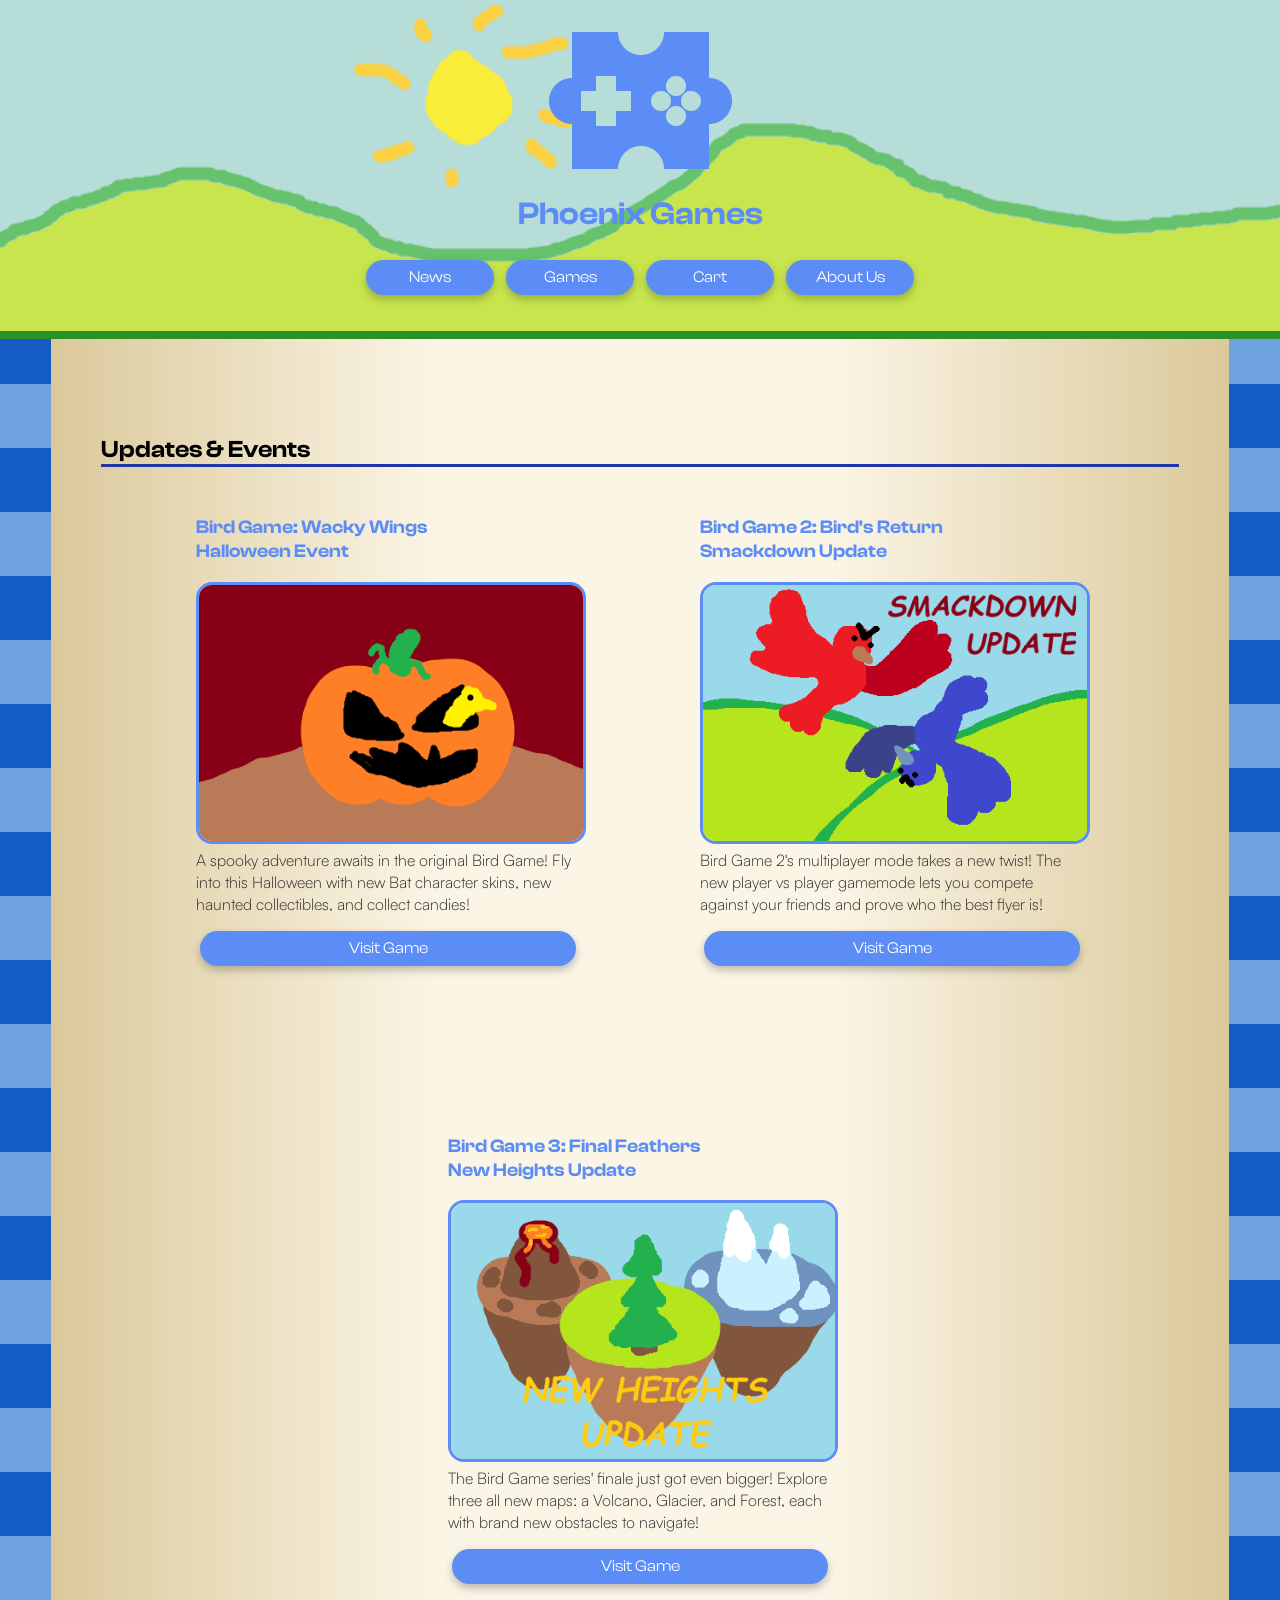
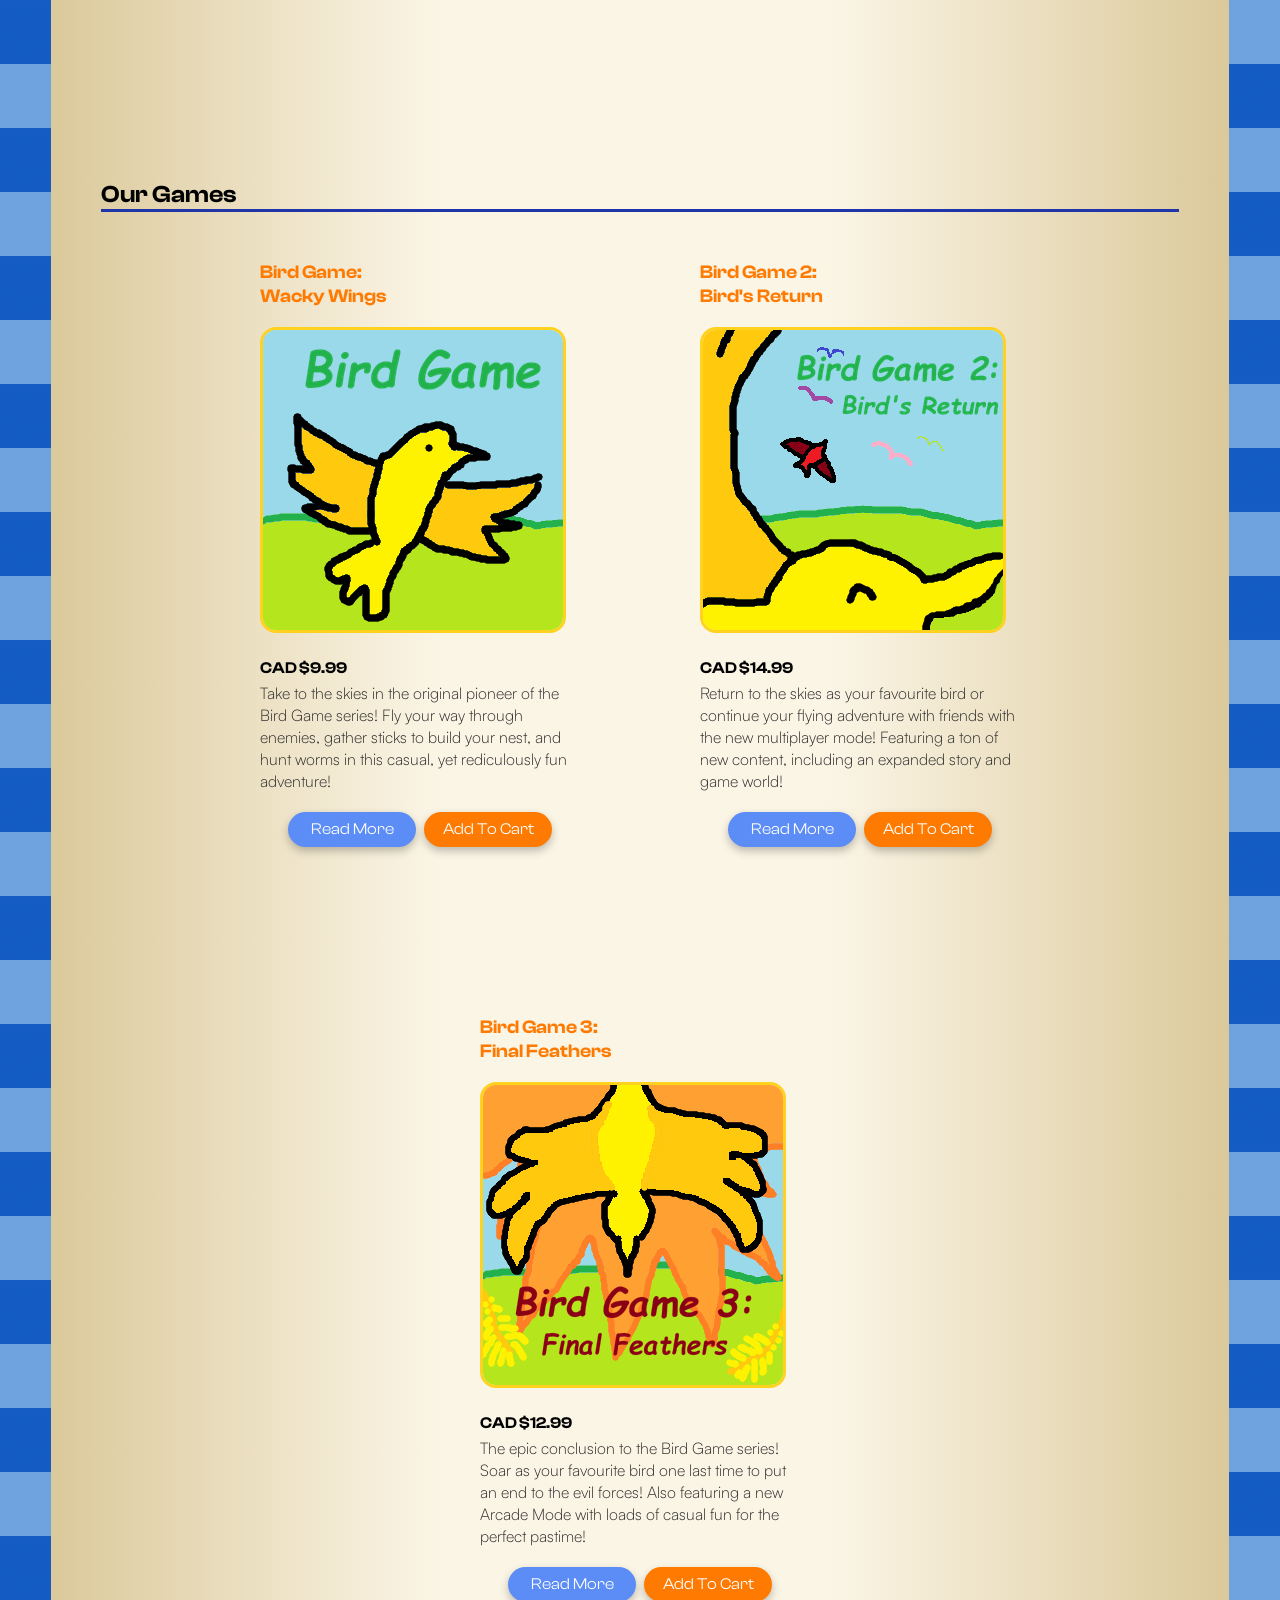
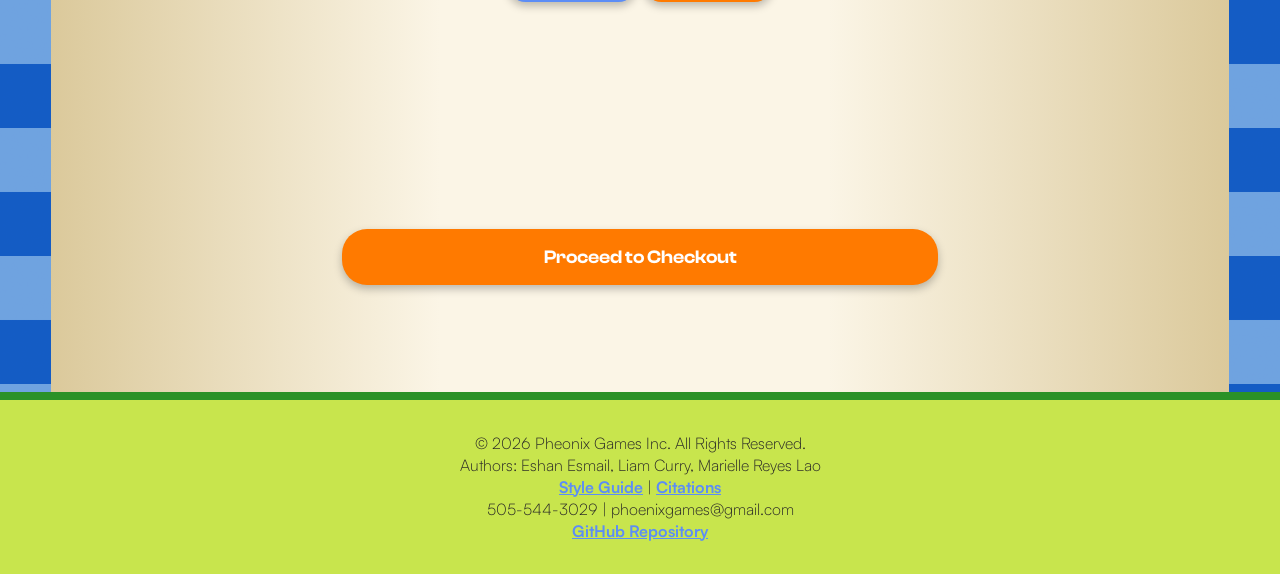
==== commit 3677453c: "Button Styling + More Validation Fixes" ====
--- a/P1-Style_Guide_Template/P1-Style_Guide_Template/index.html
+++ b/P1-Style_Guide_Template/P1-Style_Guide_Template/index.html
@@ -43,7 +43,7 @@
             <section class="event-list-item">
               <h3 class="event-name">Bird Game: Wacky Wings <br />Halloween Event </h3>
               <a class="event-image-link" href="birdgame1.html">
-                <img class="event-image" src="img/HalloweenEvent.png" alt="Thumbnail for Bird Game's Halloween Event" width="100%" height="100%"/>
+                <img class="event-image" src="img/HalloweenEvent.png" alt="Thumbnail for Bird Game's Halloween Event"/>
               </a>
 
               <p class="event-list-description">
@@ -52,7 +52,7 @@
                 new haunted collectibles, and collect candies!
               </p>
 
-              <a class="button-nav" href="birdgame1.html">Visit Game</a>
+              <a class="button-nav centered" href="birdgame1.html">Visit Game</a>
             </section>
           </div>
 
@@ -60,7 +60,7 @@
             <section class="event-list-item">
               <h3 class="event-name">Bird Game 2: Bird's Return <br /> Smackdown Update </h3>
               <a class="event-image-link" href="birdgame1.html">
-                <img class="event-image" src="img/SmackdownUpdate.png" alt="Thumbnail for Bird Game 2's Smackdown Update" width="100%" height="100%"/>
+                <img class="event-image" src="img/SmackdownUpdate.png" alt="Thumbnail for Bird Game 2's Smackdown Update"/>
               </a>
 
               <p class="event-list-description">
@@ -69,7 +69,7 @@
                 against your friends and prove who the best flyer is!
               </p>
 
-              <a class="button-nav" href="birdgame1.html">Visit Game</a>
+              <a class="button-nav centered" href="birdgame1.html">Visit Game</a>
             </section>
           </div>
 
@@ -77,7 +77,7 @@
             <section class="event-list-item">
               <h3 class="event-name">Bird Game 3: Final Feathers <br /> New Heights Update </h3>
               <a class="event-image-link" href="birdgame1.html"> 
-                <img class="event-image" src="img/NewHeightsUpdate.png" alt="Thumbnail for Bird Game 3's New Heights Update" width="100%" height="100%"/>
+                <img class="event-image" src="img/NewHeightsUpdate.png" alt="Thumbnail for Bird Game 3's New Heights Update"/>
               </a>
               
               <p class="event-list-description">
@@ -86,7 +86,7 @@
                 each with brand new obstacles to navigate!
               </p>
 
-              <a class="button-nav" href="birdgame1.html">Visit Game</a>
+              <a class="button-nav centered" href="birdgame1.html">Visit Game</a>
             </section>
           </div>
         </div>
@@ -102,7 +102,7 @@
             <section class="product-list-item">
               <h3 class="product-name">Bird Game: <br />Wacky Wings</h3>
               <a class="product-image-link" href="birdgame1.html">
-                <img class="product-image" src="img/BirdGame1.png" alt="Video game cover image of Bird Game 1" width="100%" height="100%"/>
+                <img class="product-image" src="img/BirdGame1.png" alt="Video game cover image of Bird Game 1"/>
               </a>
               
               <h4>CAD $9.99</h4>
@@ -113,8 +113,10 @@
                 hunt worms in this casual, yet rediculously fun adventure!
               </p>
 
-              <a class="button-nav" href="birdgame1.html">Read More</a>
-              <a class="button-input" href="checkout.html">Add To Cart</a>
+              <div class="centered">
+                <a class="button-nav" href="birdgame1.html">Read More</a>
+                <a class="button-input" href="checkout.html">Add To Cart</a>
+              </div>
             </section>
           </div>
 
@@ -122,7 +124,7 @@
             <section class="product-list-item">
               <h3 class="product-name">Bird Game 2: <br />Bird's Return</h3>
               <a class="product-image-link" href="birdgame1.html">
-                <img class="product-image" src="img/BirdGame2.png" alt="Video game cover image of Bird Game 2" width="100%" height="100%"/>
+                <img class="product-image" src="img/BirdGame2.png" alt="Video game cover image of Bird Game 2"/>
               </a>
               
               <h4>CAD $14.99</h4>
@@ -133,8 +135,10 @@
                 ton of new content, including an expanded story and game world!
               </p>
               
-              <a class="button-nav" href="birdgame1.html">Read More</a>
-              <a class="button-input" href="checkout.html">Add To Cart</a>
+              <div class="centered">
+                <a class="button-nav" href="birdgame1.html">Read More</a>
+                <a class="button-input" href="checkout.html">Add To Cart</a>
+              </div>
             </section>
           </div>
 
@@ -142,7 +146,7 @@
             <section class="product-list-item">
               <h3 class="product-name">Bird Game 3: <br />Final Feathers</h3>
               <a class="product-image-link" href="birdgame1.html">
-                <img class="product-image" src="img/BirdGame3.png" alt="Video game cover image of Bird Game 3" width="100%" height="100%"/>
+                <img class="product-image" src="img/BirdGame3.png" alt="Video game cover image of Bird Game 3"/>
               </a>
 
               <h4>CAD $12.99</h4>
@@ -153,8 +157,10 @@
                 a new Arcade Mode with loads of casual fun for the perfect pastime!
               </p>
 
-              <a class="button-nav" href="birdgame1.html">Read More</a>
-              <a class="button-input" href="checkout.html">Add To Cart</a>
+              <div class="centered">
+                <a class="button-nav" href="birdgame1.html">Read More</a>
+                <a class="button-input" href="checkout.html">Add To Cart</a>
+              </div>
             </section>
           </div>
 
@@ -162,19 +168,24 @@
       </section>
 
       <!-- Checkout Button -->
-      <br /> <h3 class="centered"> <a class="button-input" href="checkout.html">Proceed to Checkout</a> </h3> <br />
+      <form method="post" action="#">
+      <h3 class="centered"> 
+        <a class="button-input centered half-width-button " href="checkout.html">Proceed to Checkout</a> 
+      </h3>
+      </form> 
 
     </main>
+
+    <!-- FOOTER -->
+    <footer>
+      <p class="footer-info">
+          © 2026 Pheonix Games Inc. All Rights Reserved.<br/>
+          Authors: Eshan Esmail, Liam Curry, Marielle Reyes Lao<br/>
+          <a href="styleguide/styleguide.html">Style Guide</a> | <a href="styleguide/styleguide.html#citations">Citations</a><br/>
+          505-544-3029 | phoenixgames@gmail.com<br/>
+          <a href="https://github.com/Kretaceous/IAT-339_P01">GitHub Repository</a>
+      </p>
+    </footer>
+
   </body>
-
-  <!-- FOOTER -->
-  <footer>
-    <p class="footer-info">
-        © 2026 Pheonix Games Inc. All Rights Reserved.<br/>
-        Authors: Eshan Esmail, Liam Curry, Marielle Reyes Lao<br/>
-        <a href="styleguide/styleguide.html">Style Guide</a> | <a href="styleguide/styleguide.html#citations">Citations</a><br/>
-        505-544-3029 | phoenixgames@gmail.com<br/>
-        <a href="https://github.com/Kretaceous/IAT-339_P01">GitHub Repository</a>
-    </p>
-  </footer>
 </html>
--- a/P1-Style_Guide_Template/P1-Style_Guide_Template/css/main.css
+++ b/P1-Style_Guide_Template/P1-Style_Guide_Template/css/main.css
@@ -23,8 +23,8 @@
       #dbc99b 100%);
   
   padding-top: 6rem;
-  margin-left: 90px;
-  margin-right: 90px;
+  margin-left: 4vw;
+  margin-right: 4vw;
 }
 
 
@@ -105,8 +105,6 @@
   border-bottom-color: #2036a8;
   margin: 0;
 }
-
-
 
 nav a {
   color: #5c8df6;
@@ -500,6 +498,20 @@
   margin-bottom: 1.5rem;
 }
 
+.full-width-button {
+  width: 100%;
+  padding-top: 1rem;
+  padding-bottom: 1rem;
+  margin-bottom: 5rem;
+}
+
+.half-width-button {
+  width: 50%;
+  padding-top: 1rem;
+  padding-bottom: 1rem;
+  margin-bottom: 5rem;
+}
+
 .game-cell {
   text-align: center;
 }
@@ -802,6 +814,7 @@
   }
 }
 
+
 pre {
   white-space: pre-wrap;
 }
